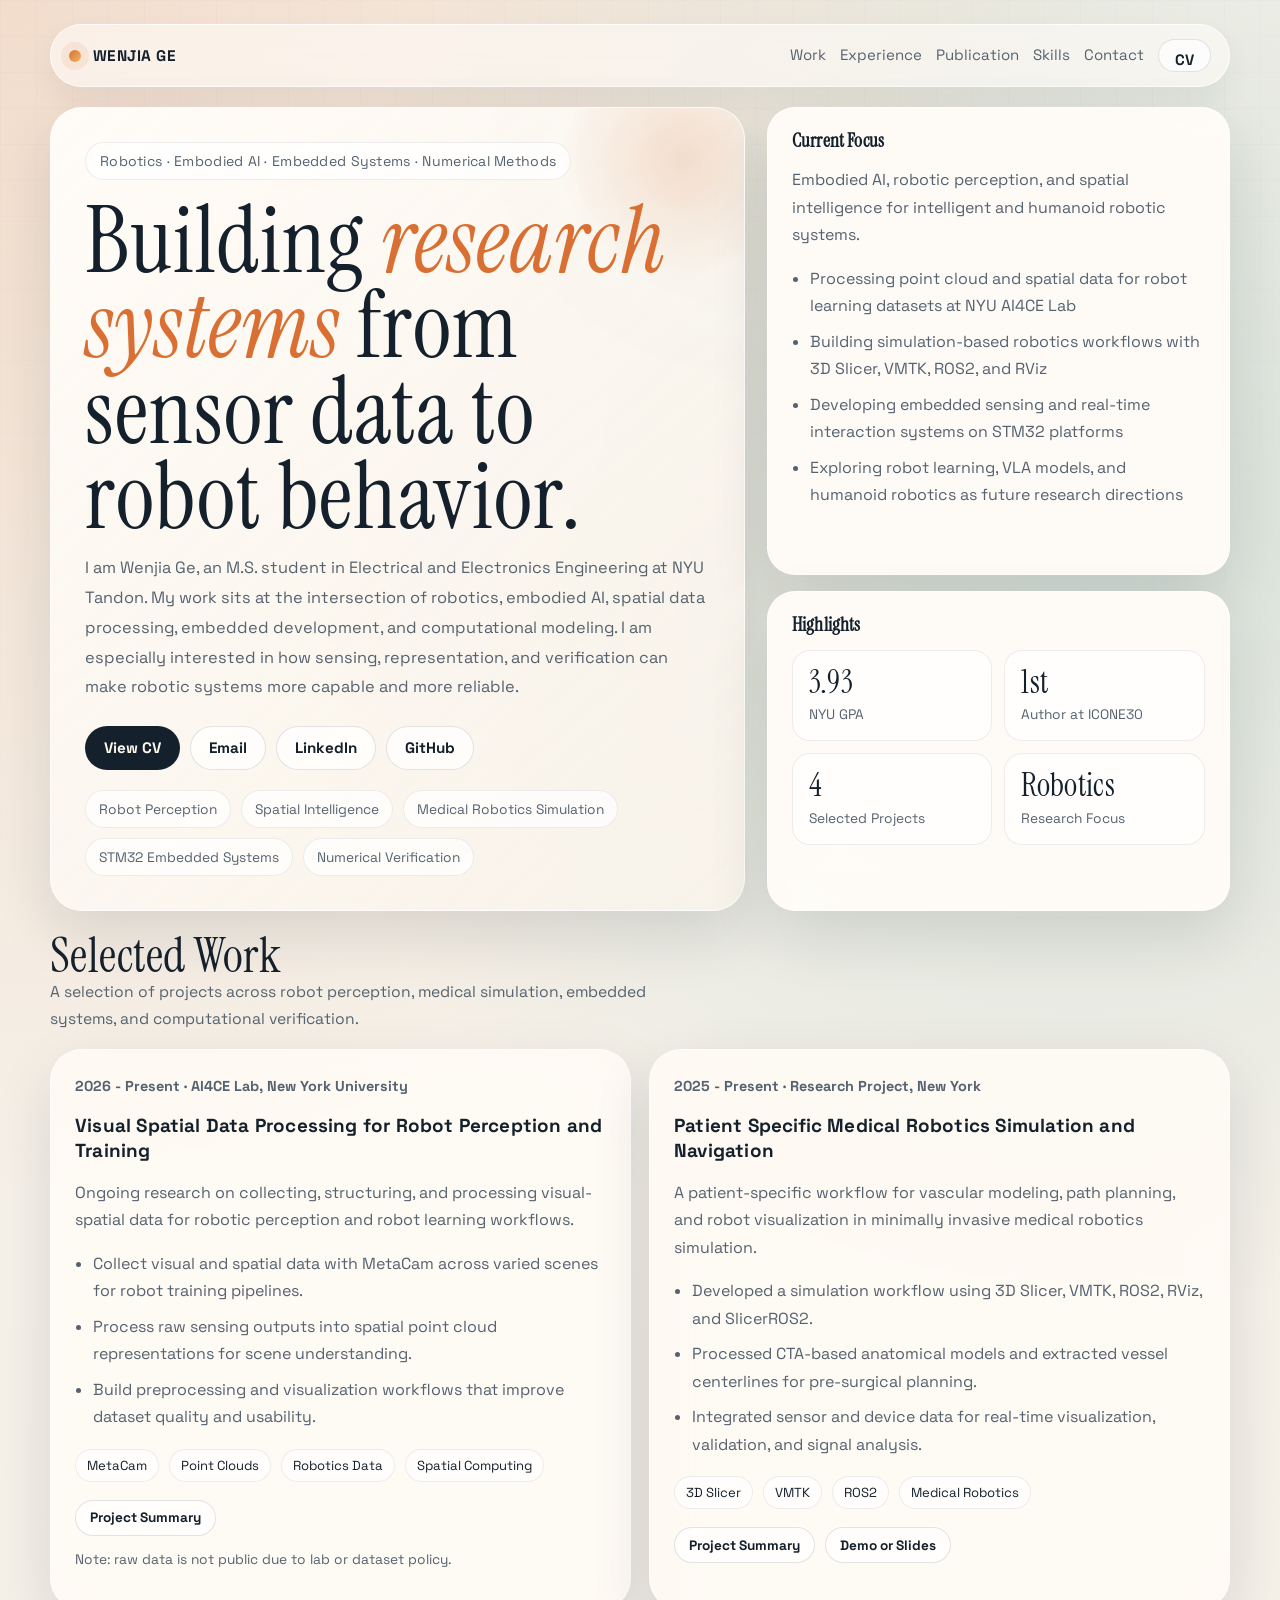
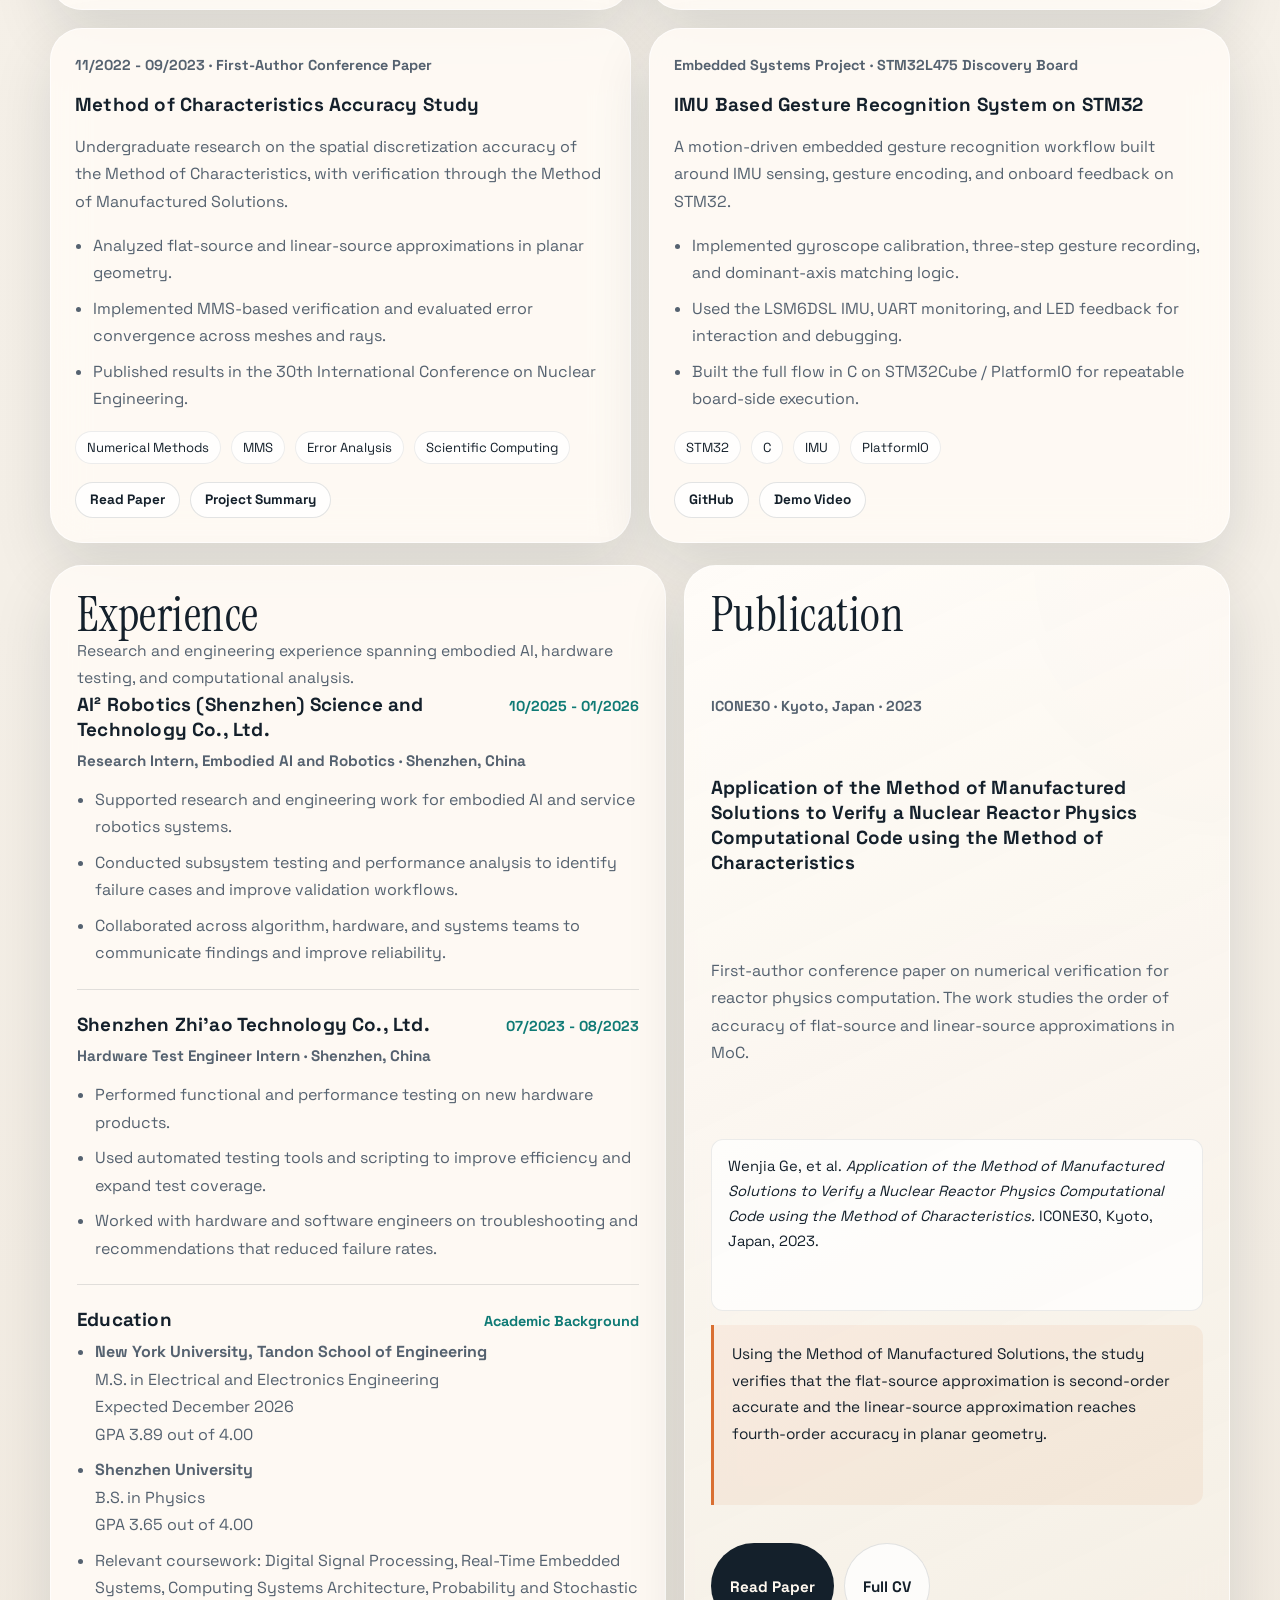
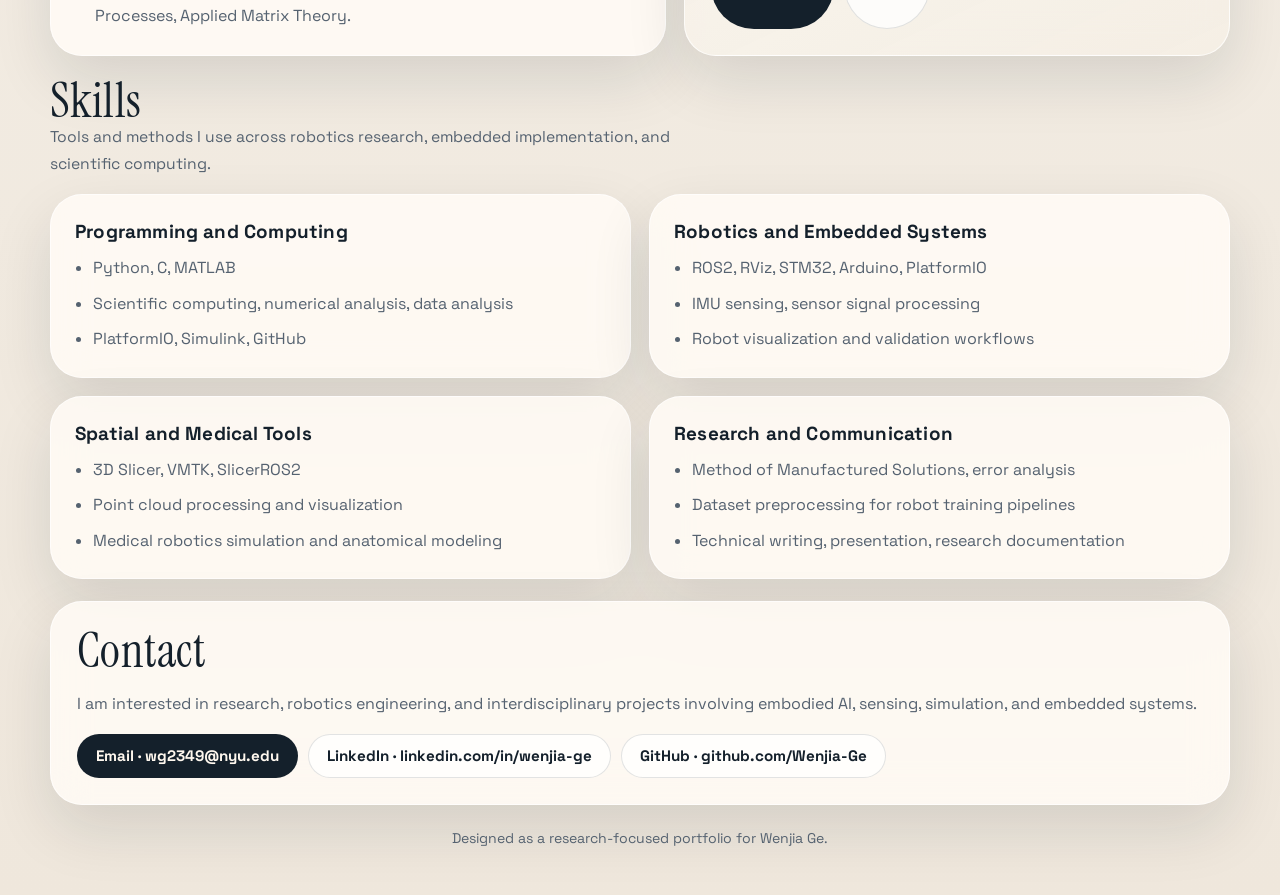
==== index.html @ d8199628 "Revise portfolio details and enhance styling Updated portfolio content and improved layout styles." ====
<!DOCTYPE html>
<html lang="en">
<head>
  <meta charset="UTF-8">
  <meta name="viewport" content="width=device-width, initial-scale=1.0">
  <title>Wenjia Ge | Robotics & Research Portfolio</title>
  <meta
    name="description"
    content="Portfolio of Wenjia Ge, an NYU Tandon M.S. student working across robotics, embodied AI, spatial intelligence, embedded systems, and computational research."
  >
  <script>
    document.documentElement.classList.add("js");
  </script>
  <link rel="preconnect" href="https://fonts.googleapis.com">
  <link rel="preconnect" href="https://fonts.gstatic.com" crossorigin>
  <link href="https://fonts.googleapis.com/css2?family=Instrument+Serif:ital@0;1&family=Space+Grotesk:wght@400;500;700&display=swap" rel="stylesheet">
  <style>
    :root {
      --bg: #f4efe7;
      --paper: rgba(255, 251, 245, 0.88);
      --paper-strong: rgba(255, 252, 248, 0.96);
      --ink: #14202b;
      --muted: #556270;
      --line: rgba(20, 32, 43, 0.12);
      --accent: #d96f32;
      --teal: #0f7a75;
      --shadow: 0 24px 60px rgba(20, 32, 43, 0.12);
      --radius-xl: 32px;
      --radius-lg: 24px;
      --radius-md: 18px;
      --radius-sm: 12px;
      --max-width: 1180px;
    }

    * {
      box-sizing: border-box;
    }

    html {
      scroll-behavior: smooth;
    }

    body {
      margin: 0;
      font-family: "Space Grotesk", sans-serif;
      color: var(--ink);
      background:
        radial-gradient(circle at top left, rgba(217, 111, 50, 0.16), transparent 28%),
        radial-gradient(circle at 84% 12%, rgba(15, 122, 117, 0.14), transparent 22%),
        linear-gradient(180deg, #f7f2ea 0%, #f4efe7 54%, #efe7dc 100%);
      min-height: 100vh;
      overflow-x: hidden;
    }

    body::before {
      content: "";
      position: fixed;
      inset: 0;
      pointer-events: none;
      background-image:
        linear-gradient(rgba(20, 32, 43, 0.022) 1px, transparent 1px),
        linear-gradient(90deg, rgba(20, 32, 43, 0.022) 1px, transparent 1px);
      background-size: 36px 36px;
      mask-image: linear-gradient(180deg, rgba(0, 0, 0, 0.55), transparent 92%);
      z-index: 0;
    }

    a {
      color: inherit;
      text-decoration: none;
    }

    .page {
      position: relative;
      z-index: 1;
      width: min(calc(100% - 28px), var(--max-width));
      margin: 0 auto;
      padding: 24px 0 48px;
    }

    .topbar {
      display: flex;
      align-items: center;
      justify-content: space-between;
      gap: 20px;
      margin-bottom: 20px;
      padding: 14px 18px;
      background: rgba(255, 252, 248, 0.6);
      border: 1px solid rgba(255, 255, 255, 0.8);
      border-radius: 999px;
      backdrop-filter: blur(16px);
      box-shadow: 0 14px 30px rgba(20, 32, 43, 0.06);
    }

    .brand {
      display: flex;
      align-items: center;
      gap: 12px;
      font-size: 0.96rem;
      font-weight: 700;
      letter-spacing: 0.03em;
      text-transform: uppercase;
    }

    .brand-mark {
      width: 12px;
      height: 12px;
      border-radius: 50%;
      background: linear-gradient(135deg, var(--accent), #f0b45f);
      box-shadow: 0 0 0 8px rgba(217, 111, 50, 0.1);
    }

    .nav {
      display: flex;
      flex-wrap: wrap;
      justify-content: flex-end;
      gap: 14px;
      color: var(--muted);
      font-size: 0.94rem;
      align-items: center;
    }

    .nav a {
      padding-bottom: 2px;
      border-bottom: 1px solid transparent;
      transition: color 180ms ease, border-color 180ms ease, transform 180ms ease;
    }

    .nav a:hover {
      color: var(--ink);
      border-color: var(--ink);
    }

    .nav-cv {
      padding: 10px 16px;
      border: 1px solid var(--line);
      border-radius: 999px;
      background: rgba(255, 255, 255, 0.76);
      color: var(--ink);
      font-weight: 700;
      border-bottom-color: var(--line) !important;
    }

    .nav-cv:hover {
      transform: translateY(-2px);
      box-shadow: 0 10px 22px rgba(20, 32, 43, 0.08);
      border-color: var(--ink) !important;
    }

    .hero {
      display: grid;
      grid-template-columns: minmax(0, 1.2fr) minmax(320px, 0.8fr);
      gap: 22px;
      align-items: stretch;
      margin-bottom: 22px;
    }

    .hero-panel,
    .card,
    .timeline,
    .publication,
    .contact-panel {
      background: var(--paper);
      border: 1px solid rgba(255, 255, 255, 0.7);
      border-radius: var(--radius-xl);
      box-shadow: var(--shadow);
      backdrop-filter: blur(18px);
    }

    .hero-panel {
      position: relative;
      overflow: hidden;
      padding: 34px;
      background:
        linear-gradient(140deg, rgba(255, 252, 248, 0.96), rgba(250, 244, 235, 0.82)),
        radial-gradient(circle at top right, rgba(15, 122, 117, 0.16), transparent 28%);
    }

    .hero-panel::after {
      content: "";
      position: absolute;
      width: 260px;
      height: 260px;
      top: -80px;
      right: -70px;
      border-radius: 50%;
      background: radial-gradient(circle, rgba(217, 111, 50, 0.18), transparent 68%);
      pointer-events: none;
    }

    .eyebrow,
    .pill,
    .tag,
    .stat-label {
      display: inline-flex;
      align-items: center;
      gap: 8px;
      border-radius: 999px;
      white-space: nowrap;
    }

    .eyebrow {
      padding: 9px 14px;
      background: rgba(255, 255, 255, 0.78);
      border: 1px solid rgba(20, 32, 43, 0.08);
      color: var(--muted);
      font-size: 0.88rem;
      letter-spacing: 0.02em;
    }

    h1,
    h2,
    .stat-number {
      font-family: "Instrument Serif", serif;
      font-weight: 400;
      letter-spacing: 0.01em;
    }

    h1 {
      margin: 18px 0 14px;
      font-size: clamp(3.1rem, 8vw, 5.8rem);
      line-height: 0.92;
    }

    h1 span {
      color: var(--accent);
      font-style: italic;
    }

    .hero-copy {
      position: relative;
      z-index: 1;
      max-width: 700px;
      margin: 0;
      color: var(--muted);
      font-size: 1.02rem;
      line-height: 1.82;
    }

    .hero-actions,
    .hero-tags,
    .tag-row,
    .mini-actions,
    .contact-links {
      display: flex;
      flex-wrap: wrap;
      gap: 10px;
    }

    .hero-actions {
      margin-top: 24px;
    }

    .button {
      display: inline-flex;
      align-items: center;
      justify-content: center;
      gap: 8px;
      min-height: 44px;
      padding: 0 18px;
      border-radius: 999px;
      border: 1px solid var(--line);
      font-size: 0.95rem;
      font-weight: 700;
      transition: transform 180ms ease, box-shadow 180ms ease, background 180ms ease;
    }

    .button:hover {
      transform: translateY(-2px);
      box-shadow: 0 12px 24px rgba(20, 32, 43, 0.1);
    }

    .button-primary {
      background: var(--ink);
      color: #fff8ef;
      border-color: transparent;
    }

    .button-secondary {
      background: rgba(255, 255, 255, 0.76);
      color: var(--ink);
    }

    .button-small {
      min-height: 36px;
      padding: 0 14px;
      font-size: 0.85rem;
      background: rgba(255, 255, 255, 0.76);
      color: var(--ink);
    }

    .hero-tags {
      margin-top: 20px;
    }

    .pill {
      padding: 9px 13px;
      background: rgba(255, 255, 255, 0.72);
      border: 1px solid rgba(20, 32, 43, 0.08);
      color: var(--muted);
      font-size: 0.86rem;
    }

    .hero-aside {
      display: grid;
      gap: 16px;
    }

    .aside-block {
      padding: 24px;
      background: var(--paper-strong);
      border: 1px solid rgba(255, 255, 255, 0.78);
      border-radius: 28px;
      box-shadow: var(--shadow);
    }

    .aside-title,
    .card h3,
    .timeline h3,
    .publication h3,
    .contact-panel h3 {
      margin: 0 0 10px;
      font-size: 1.18rem;
      font-weight: 700;
      letter-spacing: 0.01em;
    }

    .aside-copy,
    .section-copy,
    .meta,
    .card p,
    .timeline p,
    .publication p,
    .contact-panel p,
    li {
      color: var(--muted);
      line-height: 1.72;
    }

    .aside-list,
    .detail-list,
    .timeline-list,
    .skill-list {
      margin: 0;
      padding-left: 18px;
    }

    .layout {
      display: grid;
      grid-template-columns: minmax(0, 1fr);
      gap: 22px;
    }

    .section-header {
      display: flex;
      align-items: flex-end;
      justify-content: space-between;
      gap: 18px;
      margin-bottom: 16px;
    }

    h2 {
      margin: 0;
      font-size: clamp(2rem, 4vw, 3rem);
      line-height: 0.96;
    }

    .section-copy {
      max-width: 620px;
      margin: 0;
      font-size: 0.98rem;
    }

    .cards {
      display: grid;
      grid-template-columns: repeat(2, minmax(0, 1fr));
      gap: 18px;
    }

    .card {
      padding: 24px;
      transition: transform 180ms ease, box-shadow 180ms ease;
    }

    .card:hover {
      transform: translateY(-4px);
      box-shadow: 0 28px 60px rgba(20, 32, 43, 0.14);
    }

    .meta {
      margin: 0 0 14px;
      font-size: 0.9rem;
      color: var(--teal);
      font-weight: 700;
    }

    .detail-list {
      margin-top: 14px;
    }

    .tag-row {
      margin-top: 18px;
    }

    .tag {
      padding: 7px 11px;
      background: rgba(255, 255, 255, 0.76);
      border: 1px solid rgba(20, 32, 43, 0.08);
      font-size: 0.82rem;
      color: var(--ink);
    }

    .mini-actions {
      margin-top: 18px;
    }

    .card-note {
      margin-top: 12px;
      font-size: 0.86rem;
      color: var(--muted);
    }

    .split {
      display: grid;
      grid-template-columns: minmax(0, 1.06fr) minmax(320px, 0.94fr);
      gap: 18px;
    }

    .timeline,
    .publication,
    .contact-panel {
      padding: 26px;
    }

    .timeline-item + .timeline-item {
      margin-top: 22px;
      padding-top: 22px;
      border-top: 1px solid var(--line);
    }

    .timeline-head {
      display: flex;
      align-items: baseline;
      justify-content: space-between;
      gap: 16px;
      margin-bottom: 6px;
    }

    .timeline-head h3 {
      margin-bottom: 0;
    }

    .timeline-date {
      color: var(--teal);
      font-size: 0.9rem;
      font-weight: 700;
      white-space: nowrap;
    }

    .role {
      margin: 0 0 12px;
      font-size: 0.95rem;
      color: var(--ink);
      font-weight: 700;
    }

    .timeline-list li + li,
    .detail-list li + li,
    .skill-list li + li,
    .aside-list li + li {
      margin-top: 8px;
    }

    .publication {
      display: grid;
      gap: 14px;
      background:
        linear-gradient(155deg, rgba(255, 252, 248, 0.98), rgba(245, 239, 229, 0.9)),
        radial-gradient(circle at top right, rgba(217, 111, 50, 0.12), transparent 32%);
    }

    .publication .meta {
      margin-bottom: 0;
    }

    .quote {
      padding: 16px 18px;
      border-left: 3px solid var(--accent);
      border-radius: 0 var(--radius-sm) var(--radius-sm) 0;
      background: rgba(217, 111, 50, 0.08);
      color: var(--ink);
      font-size: 0.96rem;
      line-height: 1.72;
    }

    .citation {
      padding: 14px 16px;
      border-radius: var(--radius-sm);
      background: rgba(255, 255, 255, 0.7);
      border: 1px solid rgba(20, 32, 43, 0.08);
      font-size: 0.92rem;
      color: var(--ink);
      line-height: 1.7;
    }

    .skills-grid {
      display: grid;
      grid-template-columns: repeat(2, minmax(0, 1fr));
      gap: 18px;
    }

    .stat-grid {
      display: grid;
      grid-template-columns: repeat(2, minmax(0, 1fr));
      gap: 12px;
      margin-top: 16px;
    }

    .stat {
      padding: 16px;
      border-radius: var(--radius-md);
      background: rgba(255, 255, 255, 0.68);
      border: 1px solid rgba(20, 32, 43, 0.08);
    }

    .stat-number {
      display: block;
      margin-bottom: 6px;
      font-size: 2rem;
      line-height: 0.95;
    }

    .stat-label {
      color: var(--muted);
      font-size: 0.86rem;
    }

    .contact-panel {
      display: grid;
      grid-template-columns: minmax(0, 1fr);
      gap: 16px;
      align-items: end;
    }

    .footer {
      margin-top: 24px;
      text-align: center;
      color: var(--muted);
      font-size: 0.88rem;
    }

    .reveal {
      opacity: 1;
      transform: translateY(0);
    }

    .js .reveal {
      opacity: 0;
      transform: translateY(24px);
      transition: opacity 700ms ease, transform 700ms ease;
    }

    .js .reveal.visible {
      opacity: 1;
      transform: translateY(0);
    }

    @media (max-width: 980px) {
      .hero,
      .split,
      .cards,
      .skills-grid {
        grid-template-columns: 1fr;
      }

      .topbar,
      .section-header,
      .timeline-head {
        align-items: flex-start;
        flex-direction: column;
      }

      .nav {
        justify-content: flex-start;
      }
    }

    @media (max-width: 720px) {
      .page {
        width: min(calc(100% - 18px), var(--max-width));
        padding-top: 14px;
      }

      .topbar,
      .hero-panel,
      .card,
      .timeline,
      .publication,
      .contact-panel,
      .aside-block {
        padding: 20px;
      }

      h1 {
        font-size: clamp(2.8rem, 16vw, 4rem);
      }

      .stat-grid {
        grid-template-columns: 1fr;
      }
    }
  </style>
</head>
<body>
  <div class="page">
    <header class="topbar reveal">
      <div class="brand">
        <span class="brand-mark"></span>
        <span>Wenjia Ge</span>
      </div>
      <nav class="nav" aria-label="Primary">
        <a href="#work">Work</a>
        <a href="#experience">Experience</a>
        <a href="#publication">Publication</a>
        <a href="#skills">Skills</a>
        <a href="#contact">Contact</a>
        <a class="nav-cv" href="CV_Wenjia_Ge.pdf" target="_blank" rel="noopener">CV</a>
      </nav>
    </header>

    <section class="hero">
      <div class="hero-panel reveal">
        <div class="eyebrow">Robotics · Embodied AI · Embedded Systems · Numerical Methods</div>
        <h1>Building <span>research systems</span> from sensor data to robot behavior.</h1>
        <p class="hero-copy">
          I am Wenjia Ge, an M.S. student in Electrical and Electronics Engineering at NYU Tandon.
          My work sits at the intersection of robotics, embodied AI, spatial data processing, embedded
          development, and computational modeling. I am especially interested in how sensing,
          representation, and verification can make robotic systems more capable and more reliable.
        </p>
        <div class="hero-actions">
          <a class="button button-primary" href="CV_Wenjia_Ge.pdf" target="_blank" rel="noopener">View CV</a>
          <a class="button button-secondary" href="mailto:wg2349@nyu.edu">Email</a>
          <a class="button button-secondary" href="https://www.linkedin.com/in/wenjia-ge" target="_blank" rel="noopener">LinkedIn</a>
          <a class="button button-secondary" href="https://github.com/Wenjia-Ge" target="_blank" rel="noopener">GitHub</a>
        </div>
        <div class="hero-tags" aria-label="Research areas">
          <span class="pill">Robot Perception</span>
          <span class="pill">Spatial Intelligence</span>
          <span class="pill">Medical Robotics Simulation</span>
          <span class="pill">STM32 Embedded Systems</span>
          <span class="pill">Numerical Verification</span>
        </div>
      </div>

      <aside class="hero-aside">
        <div class="aside-block reveal">
          <h2 class="aside-title">Current Focus</h2>
          <p class="aside-copy">
            Embodied AI, robotic perception, and spatial intelligence for intelligent and humanoid
            robotic systems.
          </p>
          <ul class="aside-list">
            <li>Processing point cloud and spatial data for robot learning datasets at NYU AI4CE Lab</li>
            <li>Building simulation-based robotics workflows with 3D Slicer, VMTK, ROS2, and RViz</li>
            <li>Developing embedded sensing and real-time interaction systems on STM32 platforms</li>
            <li>Exploring robot learning, VLA models, and humanoid robotics as future research directions</li>
          </ul>
        </div>

        <div class="aside-block reveal">
          <h2 class="aside-title">Highlights</h2>
          <div class="stat-grid">
            <div class="stat">
              <span class="stat-number">3.93</span>
              <span class="stat-label">NYU GPA</span>
            </div>
            <div class="stat">
              <span class="stat-number">1st</span>
              <span class="stat-label">Author at ICONE30</span>
            </div>
            <div class="stat">
              <span class="stat-number">4</span>
              <span class="stat-label">Selected Projects</span>
            </div>
            <div class="stat">
              <span class="stat-number">Robotics</span>
              <span class="stat-label">Research Focus</span>
            </div>
          </div>
        </div>
      </aside>
    </section>

    <main class="layout">
      <section id="work" class="reveal">
        <div class="section-header">
          <div>
            <h2>Selected Work</h2>
            <p class="section-copy">
              A selection of projects across robot perception, medical simulation, embedded systems,
              and computational verification.
            </p>
          </div>
        </div>

        <div class="cards">
          <article class="card">
            <p class="meta">2026 - Present · AI4CE Lab, New York University</p>
            <h3>Visual Spatial Data Processing for Robot Perception and Training</h3>
            <p>
              Ongoing research on collecting, structuring, and processing visual-spatial data for
              robotic perception and robot learning workflows.
            </p>
            <ul class="detail-list">
              <li>Collect visual and spatial data with MetaCam across varied scenes for robot training pipelines.</li>
              <li>Process raw sensing outputs into spatial point cloud representations for scene understanding.</li>
              <li>Build preprocessing and visualization workflows that improve dataset quality and usability.</li>
            </ul>
            <div class="tag-row">
              <span class="tag">MetaCam</span>
              <span class="tag">Point Clouds</span>
              <span class="tag">Robotics Data</span>
              <span class="tag">Spatial Computing</span>
            </div>
            <div class="mini-actions">
              <a class="button button-small" href="#">Project Summary</a>
            </div>
            <p class="card-note">Note: raw data is not public due to lab or dataset policy.</p>
          </article>

          <article class="card">
            <p class="meta">2025 - Present · Research Project, New York</p>
            <h3>Patient Specific Medical Robotics Simulation and Navigation</h3>
            <p>
              A patient-specific workflow for vascular modeling, path planning, and robot visualization
              in minimally invasive medical robotics simulation.
            </p>
            <ul class="detail-list">
              <li>Developed a simulation workflow using 3D Slicer, VMTK, ROS2, RViz, and SlicerROS2.</li>
              <li>Processed CTA-based anatomical models and extracted vessel centerlines for pre-surgical planning.</li>
              <li>Integrated sensor and device data for real-time visualization, validation, and signal analysis.</li>
            </ul>
            <div class="tag-row">
              <span class="tag">3D Slicer</span>
              <span class="tag">VMTK</span>
              <span class="tag">ROS2</span>
              <span class="tag">Medical Robotics</span>
            </div>
            <div class="mini-actions">
              <a class="button button-small" href="#">Project Summary</a>
              <a class="button button-small" href="#">Demo or Slides</a>
            </div>
          </article>

          <article class="card">
            <p class="meta">11/2022 - 09/2023 · First-Author Conference Paper</p>
            <h3>Method of Characteristics Accuracy Study</h3>
            <p>
              Undergraduate research on the spatial discretization accuracy of the Method of Characteristics,
              with verification through the Method of Manufactured Solutions.
            </p>
            <ul class="detail-list">
              <li>Analyzed flat-source and linear-source approximations in planar geometry.</li>
              <li>Implemented MMS-based verification and evaluated error convergence across meshes and rays.</li>
              <li>Published results in the 30th International Conference on Nuclear Engineering.</li>
            </ul>
            <div class="tag-row">
              <span class="tag">Numerical Methods</span>
              <span class="tag">MMS</span>
              <span class="tag">Error Analysis</span>
              <span class="tag">Scientific Computing</span>
            </div>
            <div class="mini-actions">
              <a class="button button-small" href="#">Read Paper</a>
              <a class="button button-small" href="#">Project Summary</a>
            </div>
          </article>

          <article class="card">
            <p class="meta">Embedded Systems Project · STM32L475 Discovery Board</p>
            <h3>IMU Based Gesture Recognition System on STM32</h3>
            <p>
              A motion-driven embedded gesture recognition workflow built around IMU sensing,
              gesture encoding, and onboard feedback on STM32.
            </p>
            <ul class="detail-list">
              <li>Implemented gyroscope calibration, three-step gesture recording, and dominant-axis matching logic.</li>
              <li>Used the LSM6DSL IMU, UART monitoring, and LED feedback for interaction and debugging.</li>
              <li>Built the full flow in C on STM32Cube / PlatformIO for repeatable board-side execution.</li>
            </ul>
            <div class="tag-row">
              <span class="tag">STM32</span>
              <span class="tag">C</span>
              <span class="tag">IMU</span>
              <span class="tag">PlatformIO</span>
            </div>
            <div class="mini-actions">
              <a class="button button-small" href="#">GitHub</a>
              <a class="button button-small" href="#">Demo Video</a>
            </div>
          </article>
        </div>
      </section>

      <section id="experience" class="split reveal">
        <div class="timeline">
          <h2>Experience</h2>
          <p class="section-copy">
            Research and engineering experience spanning embodied AI, hardware testing, and computational analysis.
          </p>

          <div class="timeline-item">
            <div class="timeline-head">
              <h3>AI² Robotics (Shenzhen) Science and Technology Co., Ltd.</h3>
              <span class="timeline-date">10/2025 - 01/2026</span>
            </div>
            <p class="role">Research Intern, Embodied AI and Robotics · Shenzhen, China</p>
            <ul class="timeline-list">
              <li>Supported research and engineering work for embodied AI and service robotics systems.</li>
              <li>Conducted subsystem testing and performance analysis to identify failure cases and improve validation workflows.</li>
              <li>Collaborated across algorithm, hardware, and systems teams to communicate findings and improve reliability.</li>
            </ul>
          </div>

          <div class="timeline-item">
            <div class="timeline-head">
              <h3>Shenzhen Zhi'ao Technology Co., Ltd.</h3>
              <span class="timeline-date">07/2023 - 08/2023</span>
            </div>
            <p class="role">Hardware Test Engineer Intern · Shenzhen, China</p>
            <ul class="timeline-list">
              <li>Performed functional and performance testing on new hardware products.</li>
              <li>Used automated testing tools and scripting to improve efficiency and expand test coverage.</li>
              <li>Worked with hardware and software engineers on troubleshooting and recommendations that reduced failure rates.</li>
            </ul>
          </div>

          <div class="timeline-item">
            <div class="timeline-head">
              <h3>Education</h3>
              <span class="timeline-date">Academic Background</span>
            </div>
            <ul class="timeline-list">
              <li><strong>New York University, Tandon School of Engineering</strong><br>M.S. in Electrical and Electronics Engineering<br>Expected December 2026<br>GPA 3.89 out of 4.00</li>
              <li><strong>Shenzhen University</strong><br>B.S. in Physics<br>GPA 3.65 out of 4.00</li>
              <li>Relevant coursework: Digital Signal Processing, Real-Time Embedded Systems, Computing Systems Architecture, Probability and Stochastic Processes, Applied Matrix Theory.</li>
            </ul>
          </div>
        </div>

        <aside id="publication" class="publication">
          <h2>Publication</h2>
          <p class="meta">ICONE30 · Kyoto, Japan · 2023</p>
          <h3>Application of the Method of Manufactured Solutions to Verify a Nuclear Reactor Physics Computational Code using the Method of Characteristics</h3>
          <p>
            First-author conference paper on numerical verification for reactor physics computation.
            The work studies the order of accuracy of flat-source and linear-source approximations in MoC.
          </p>
          <div class="citation">
            Wenjia Ge, et al. <em>Application of the Method of Manufactured Solutions to Verify a Nuclear Reactor Physics Computational Code using the Method of Characteristics.</em> ICONE30, Kyoto, Japan, 2023.
          </div>
          <div class="quote">
            Using the Method of Manufactured Solutions, the study verifies that the flat-source
            approximation is second-order accurate and the linear-source approximation reaches
            fourth-order accuracy in planar geometry.
          </div>
          <div class="hero-actions">
            <a class="button button-primary" href="#">Read Paper</a>
            <a class="button button-secondary" href="CV_Wenjia_Ge.pdf" target="_blank" rel="noopener">Full CV</a>
          </div>
        </aside>
      </section>

      <section id="skills" class="reveal">
        <div class="section-header">
          <div>
            <h2>Skills</h2>
            <p class="section-copy">
              Tools and methods I use across robotics research, embedded implementation, and scientific computing.
            </p>
          </div>
        </div>

        <div class="skills-grid">
          <article class="card">
            <h3>Programming and Computing</h3>
            <ul class="skill-list">
              <li>Python, C, MATLAB</li>
              <li>Scientific computing, numerical analysis, data analysis</li>
              <li>PlatformIO, Simulink, GitHub</li>
            </ul>
          </article>

          <article class="card">
            <h3>Robotics and Embedded Systems</h3>
            <ul class="skill-list">
              <li>ROS2, RViz, STM32, Arduino, PlatformIO</li>
              <li>IMU sensing, sensor signal processing</li>
              <li>Robot visualization and validation workflows</li>
            </ul>
          </article>

          <article class="card">
            <h3>Spatial and Medical Tools</h3>
            <ul class="skill-list">
              <li>3D Slicer, VMTK, SlicerROS2</li>
              <li>Point cloud processing and visualization</li>
              <li>Medical robotics simulation and anatomical modeling</li>
            </ul>
          </article>

          <article class="card">
            <h3>Research and Communication</h3>
            <ul class="skill-list">
              <li>Method of Manufactured Solutions, error analysis</li>
              <li>Dataset preprocessing for robot training pipelines</li>
              <li>Technical writing, presentation, research documentation</li>
            </ul>
          </article>
        </div>
      </section>

      <section id="contact" class="contact-panel reveal">
        <div>
          <h2>Contact</h2>
          <p>
            I am interested in research, robotics engineering, and interdisciplinary projects
            involving embodied AI, sensing, simulation, and embedded systems.
          </p>
          <div class="contact-links">
            <a class="button button-primary" href="mailto:wg2349@nyu.edu">Email · wg2349@nyu.edu</a>
            <a class="button button-secondary" href="https://www.linkedin.com/in/wenjia-ge" target="_blank" rel="noopener">LinkedIn · linkedin.com/in/wenjia-ge</a>
            <a class="button button-secondary" href="https://github.com/Wenjia-Ge" target="_blank" rel="noopener">GitHub · github.com/Wenjia-Ge</a>
          </div>
        </div>
      </section>
    </main>

    <footer class="footer reveal">
      Designed as a research-focused portfolio for Wenjia Ge.
    </footer>
  </div>

  <script>
    const observer = new IntersectionObserver((entries) => {
      entries.forEach((entry) => {
        if (entry.isIntersecting) {
          entry.target.classList.add("visible");
        }
      });
    }, { threshold: 0.14 });

    document.querySelectorAll(".reveal").forEach((element) => {
      observer.observe(element);
    });
  </script>
</body>
</html>
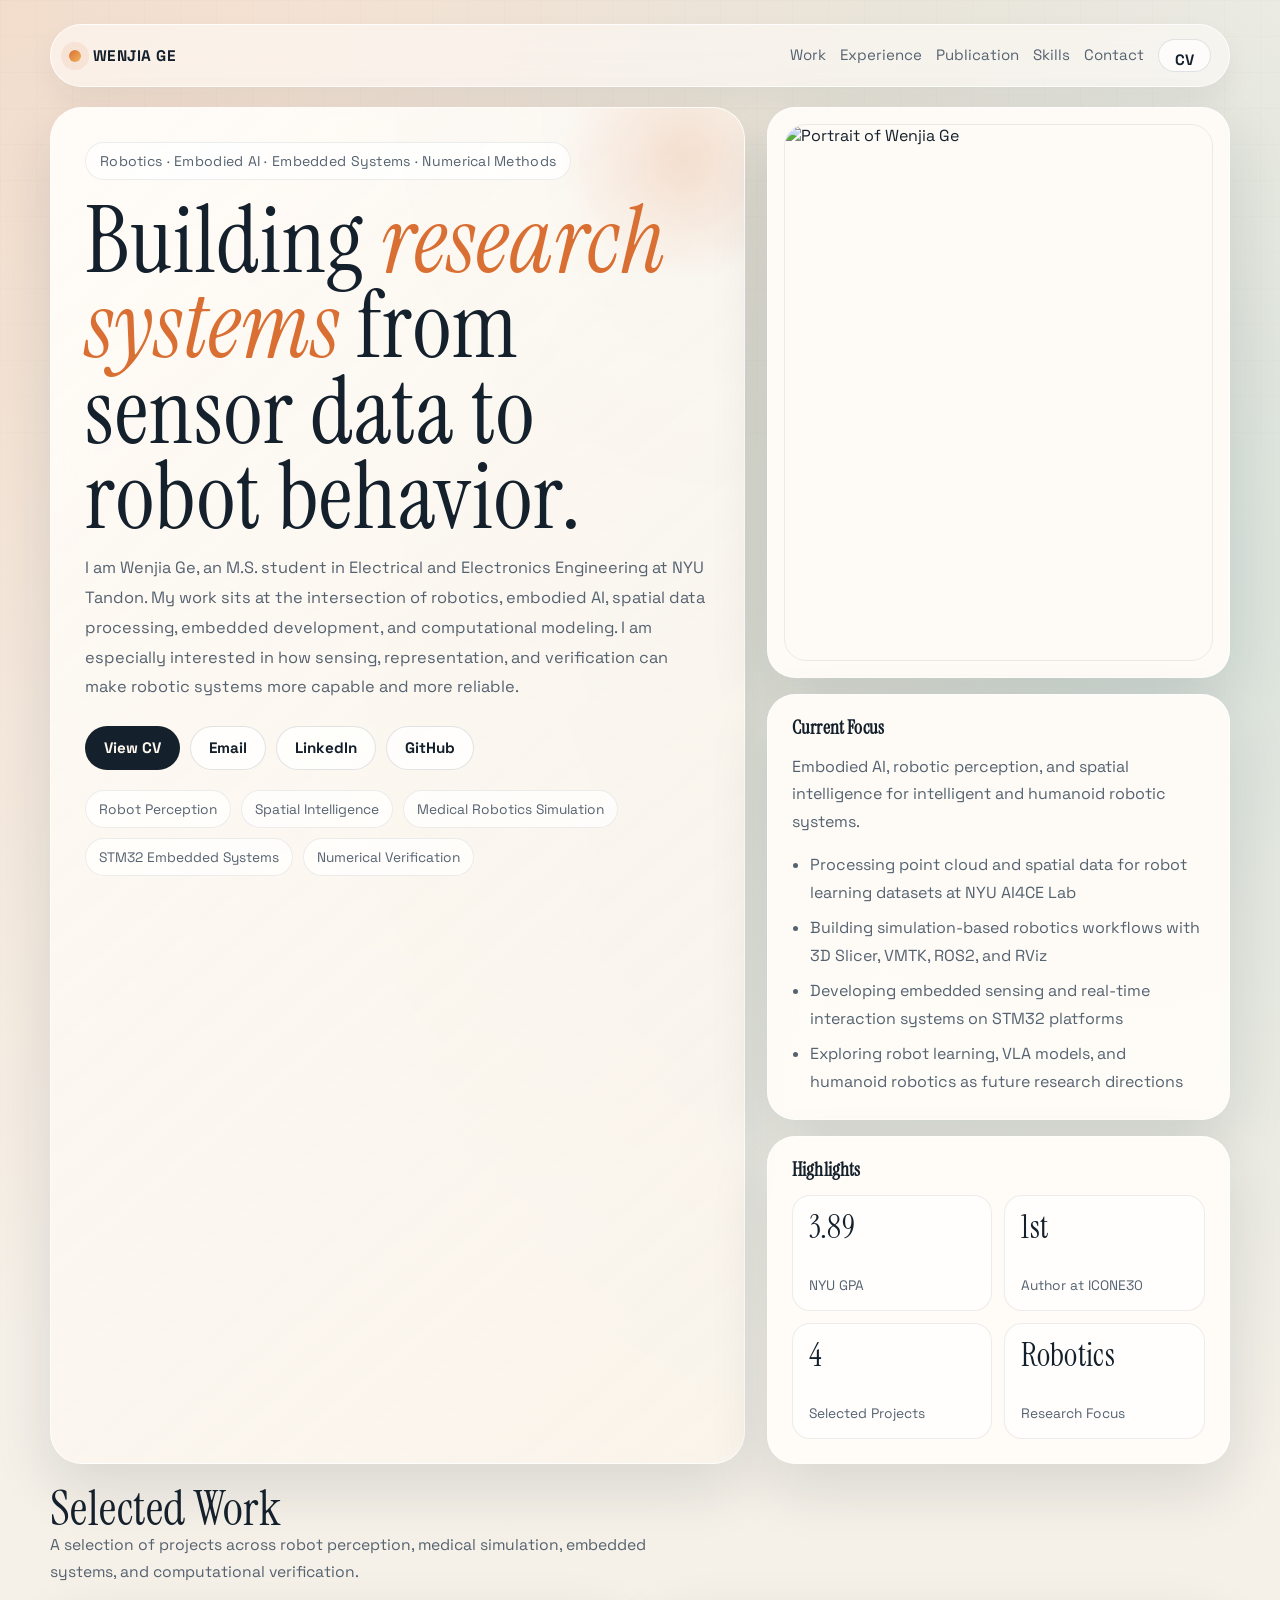
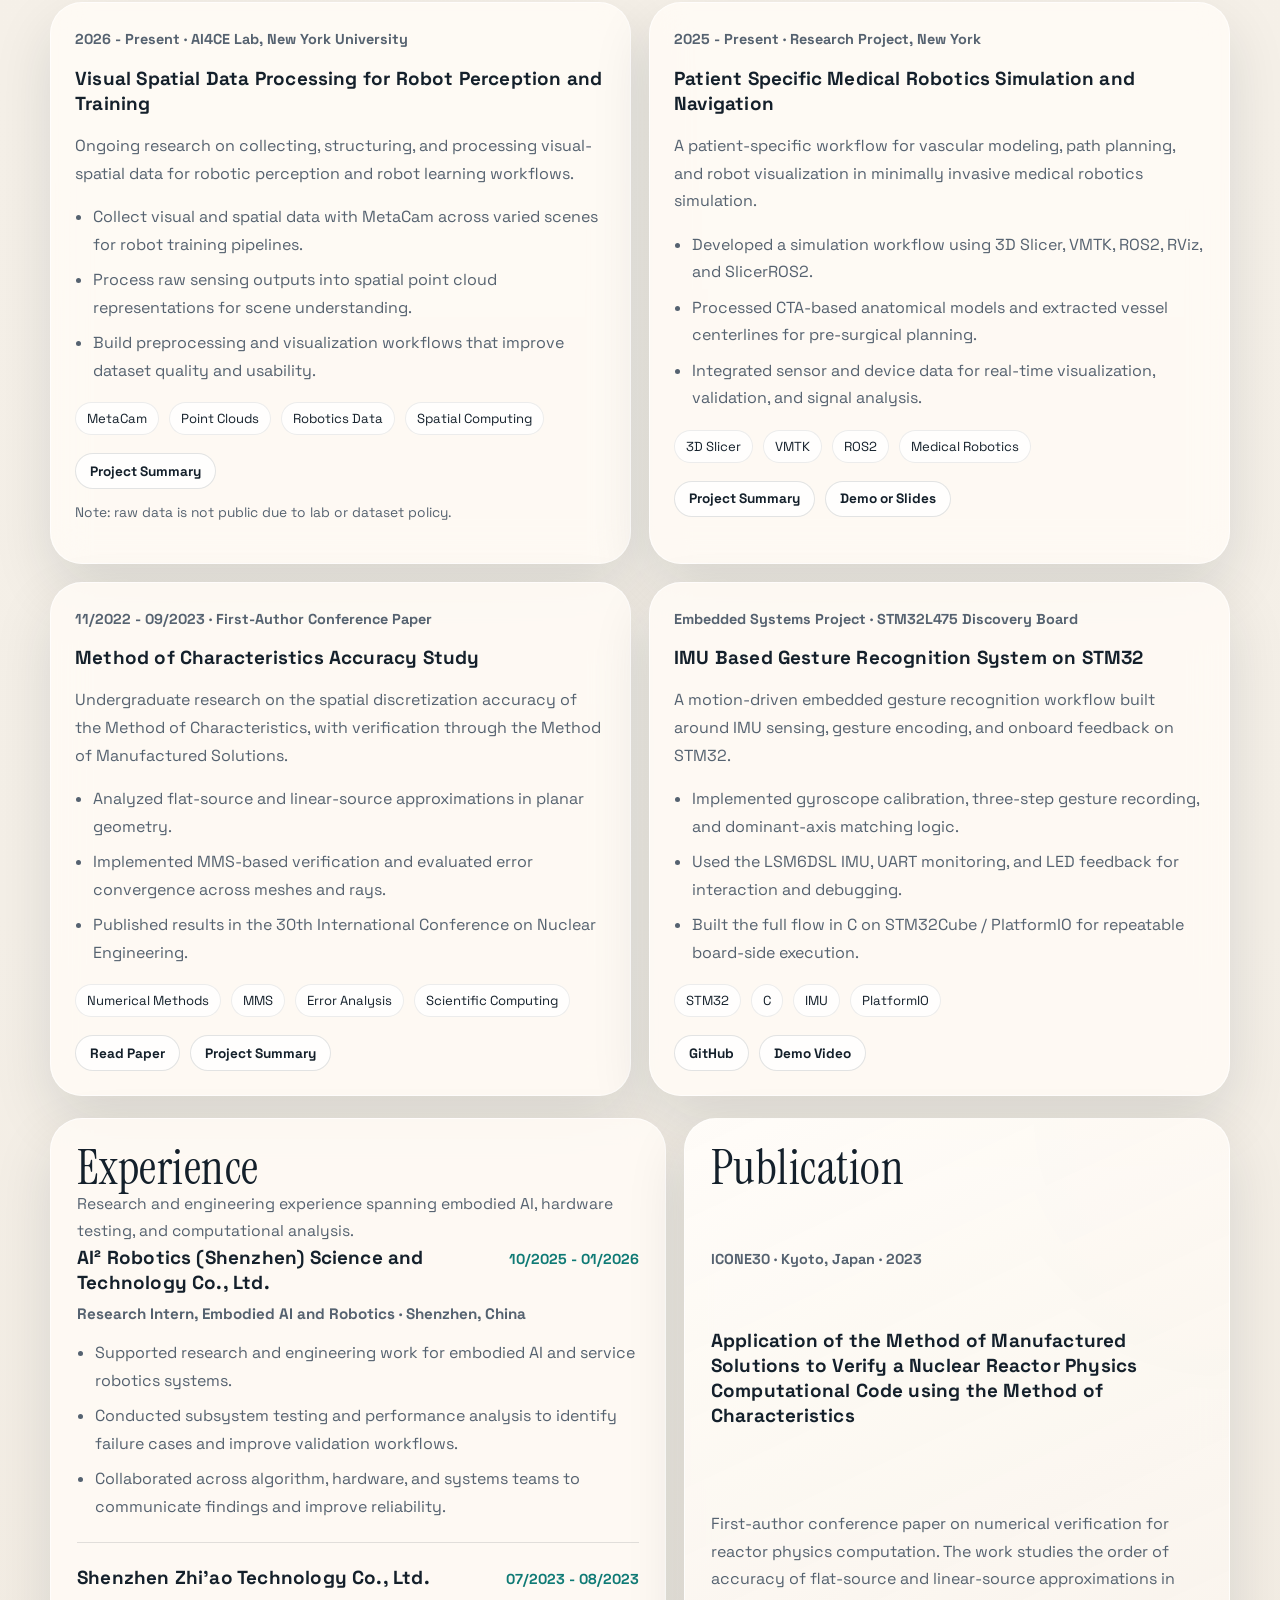
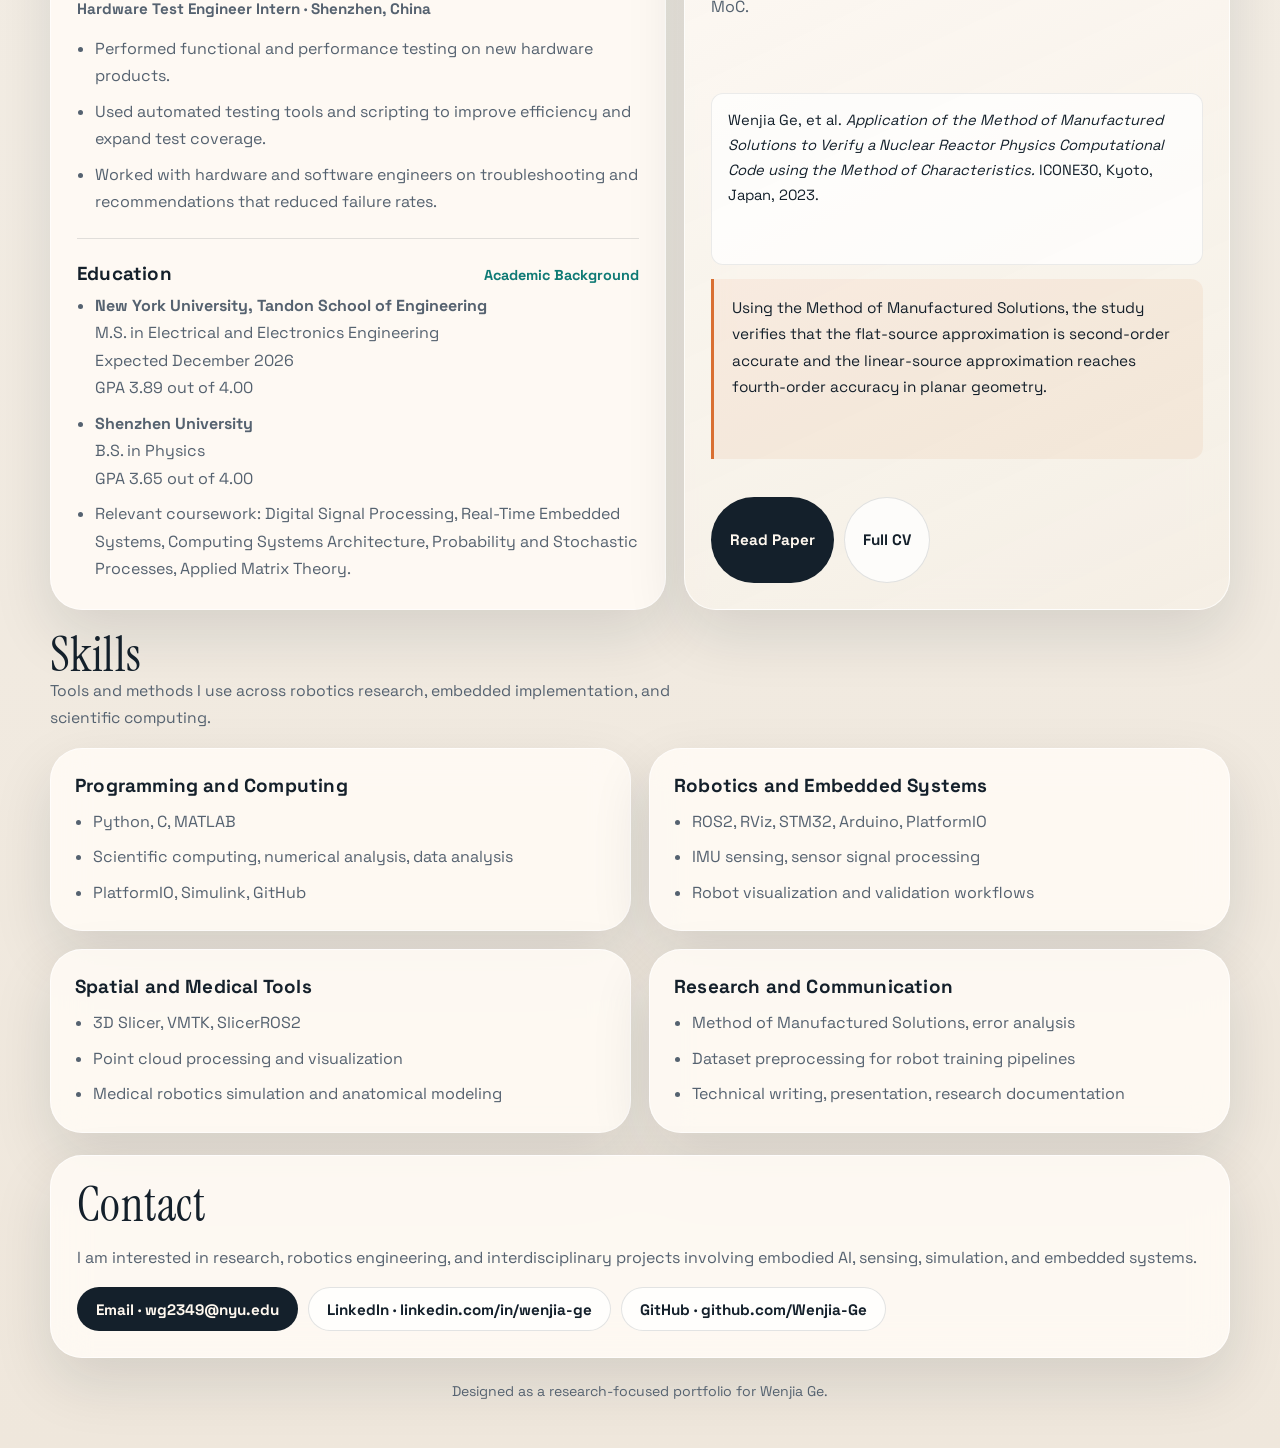
==== commit d41c3b01: "Add styles for profile card and photo in index.html" ====
--- a/index.html
+++ b/index.html
@@ -70,6 +70,11 @@
       text-decoration: none;
     }
 
+    img {
+      max-width: 100%;
+      display: block;
+    }
+
     .page {
       position: relative;
       z-index: 1;
@@ -314,6 +319,18 @@
       box-shadow: var(--shadow);
     }
 
+    .profile-card {
+      padding: 16px;
+    }
+
+    .profile-photo {
+      width: 100%;
+      aspect-ratio: 4 / 5;
+      object-fit: cover;
+      border-radius: 22px;
+      border: 1px solid rgba(20, 32, 43, 0.08);
+    }
+
     .aside-title,
     .card h3,
     .timeline h3,
@@ -521,6 +538,10 @@
       border-radius: var(--radius-md);
       background: rgba(255, 255, 255, 0.68);
       border: 1px solid rgba(20, 32, 43, 0.08);
+      display: flex;
+      flex-direction: column;
+      justify-content: space-between;
+      min-height: 116px;
     }
 
     .stat-number {
@@ -528,6 +549,7 @@
       margin-bottom: 6px;
       font-size: 2rem;
       line-height: 0.95;
+      word-break: break-word;
     }
 
     .stat-label {
@@ -654,6 +676,10 @@
       </div>
 
       <aside class="hero-aside">
+        <div class="aside-block profile-card reveal">
+          <img src="Profile.JPG" alt="Portrait of Wenjia Ge" class="profile-photo">
+        </div>
+
         <div class="aside-block reveal">
           <h2 class="aside-title">Current Focus</h2>
           <p class="aside-copy">
@@ -672,7 +698,7 @@
           <h2 class="aside-title">Highlights</h2>
           <div class="stat-grid">
             <div class="stat">
-              <span class="stat-number">3.93</span>
+              <span class="stat-number">3.89</span>
               <span class="stat-label">NYU GPA</span>
             </div>
             <div class="stat">
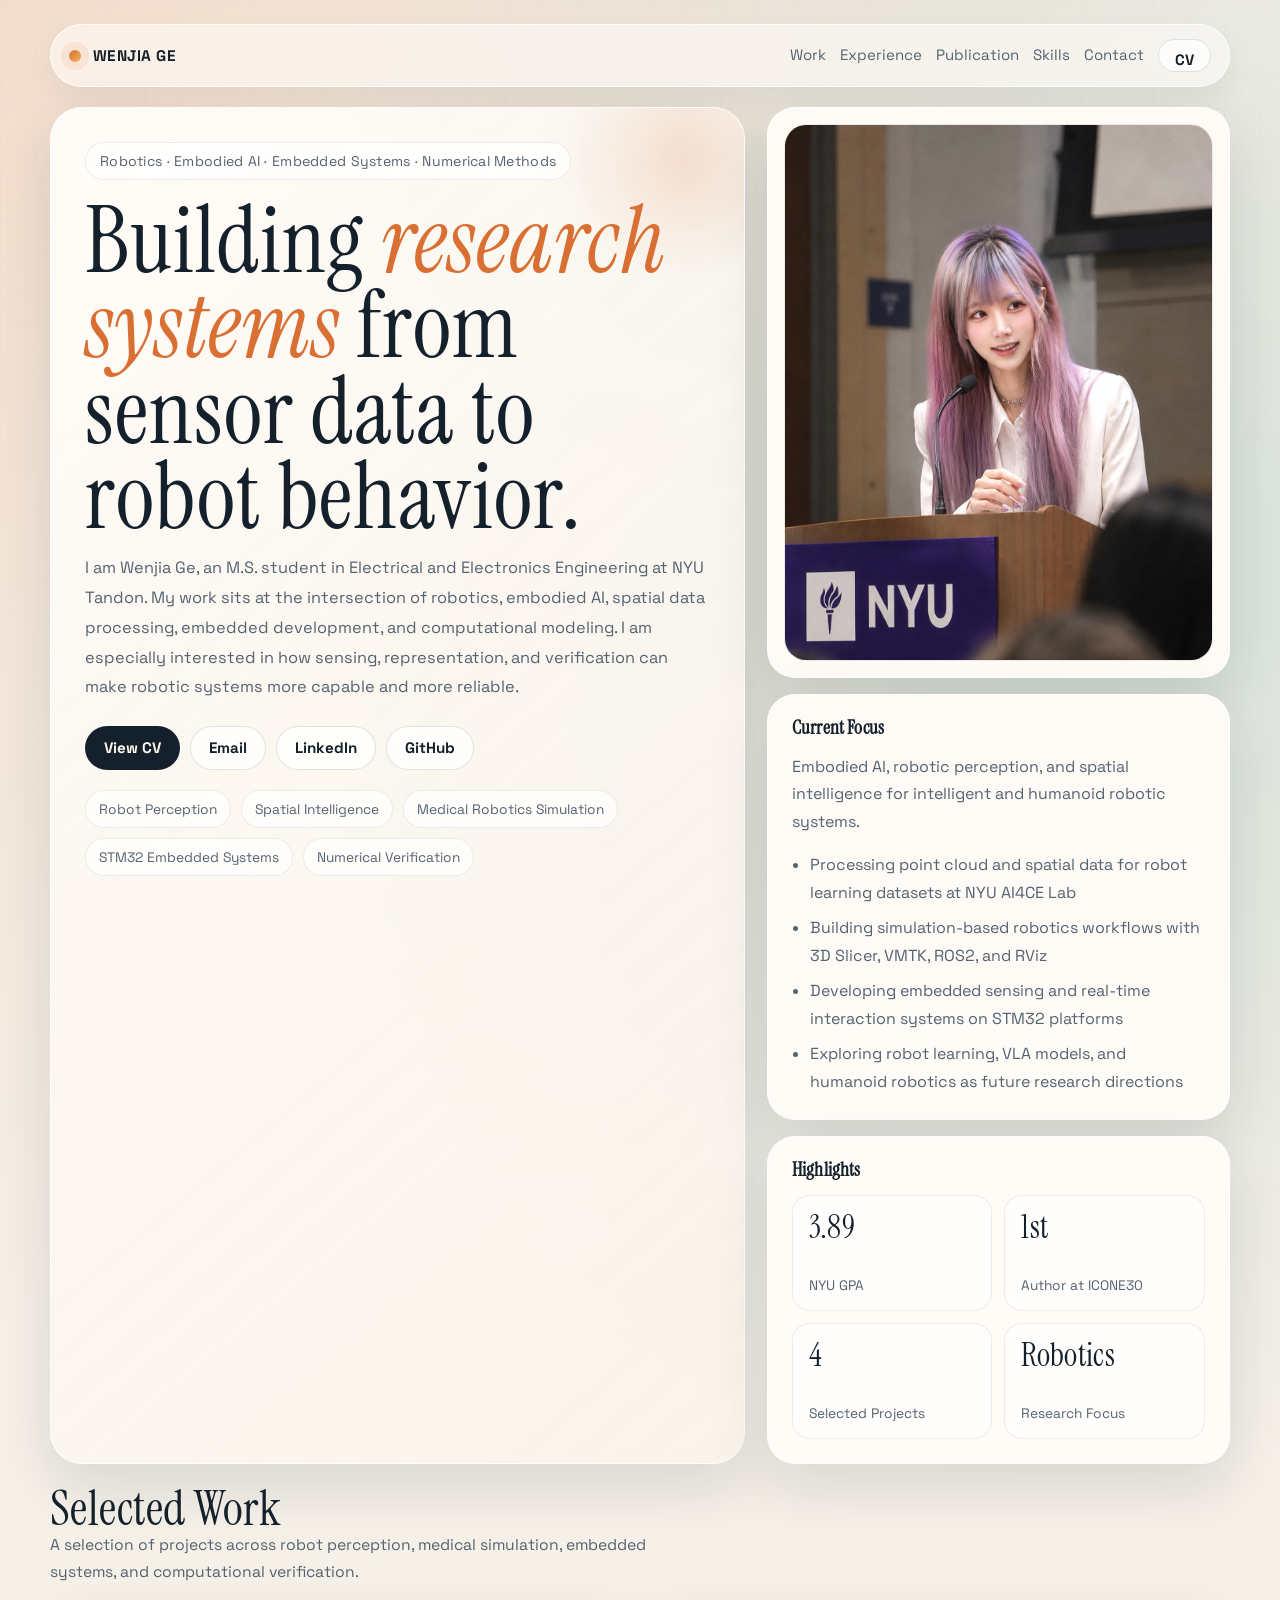
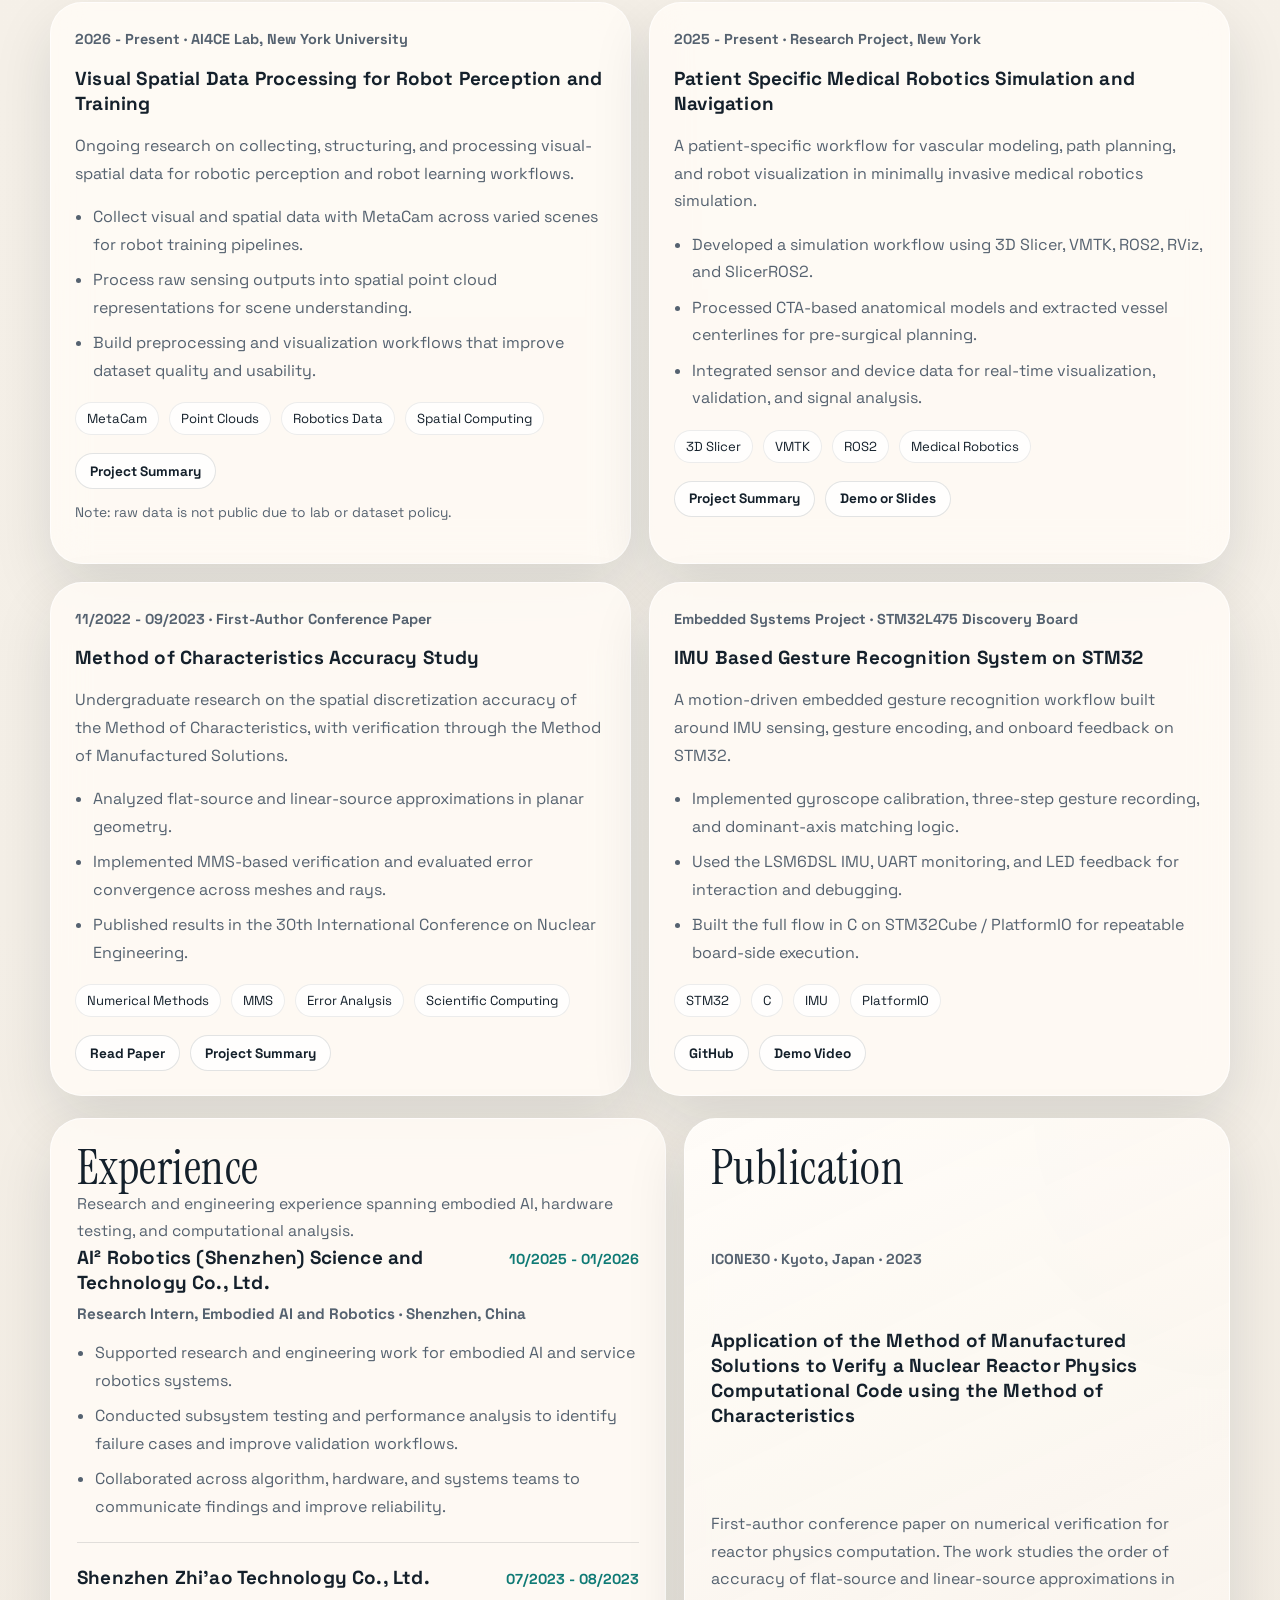
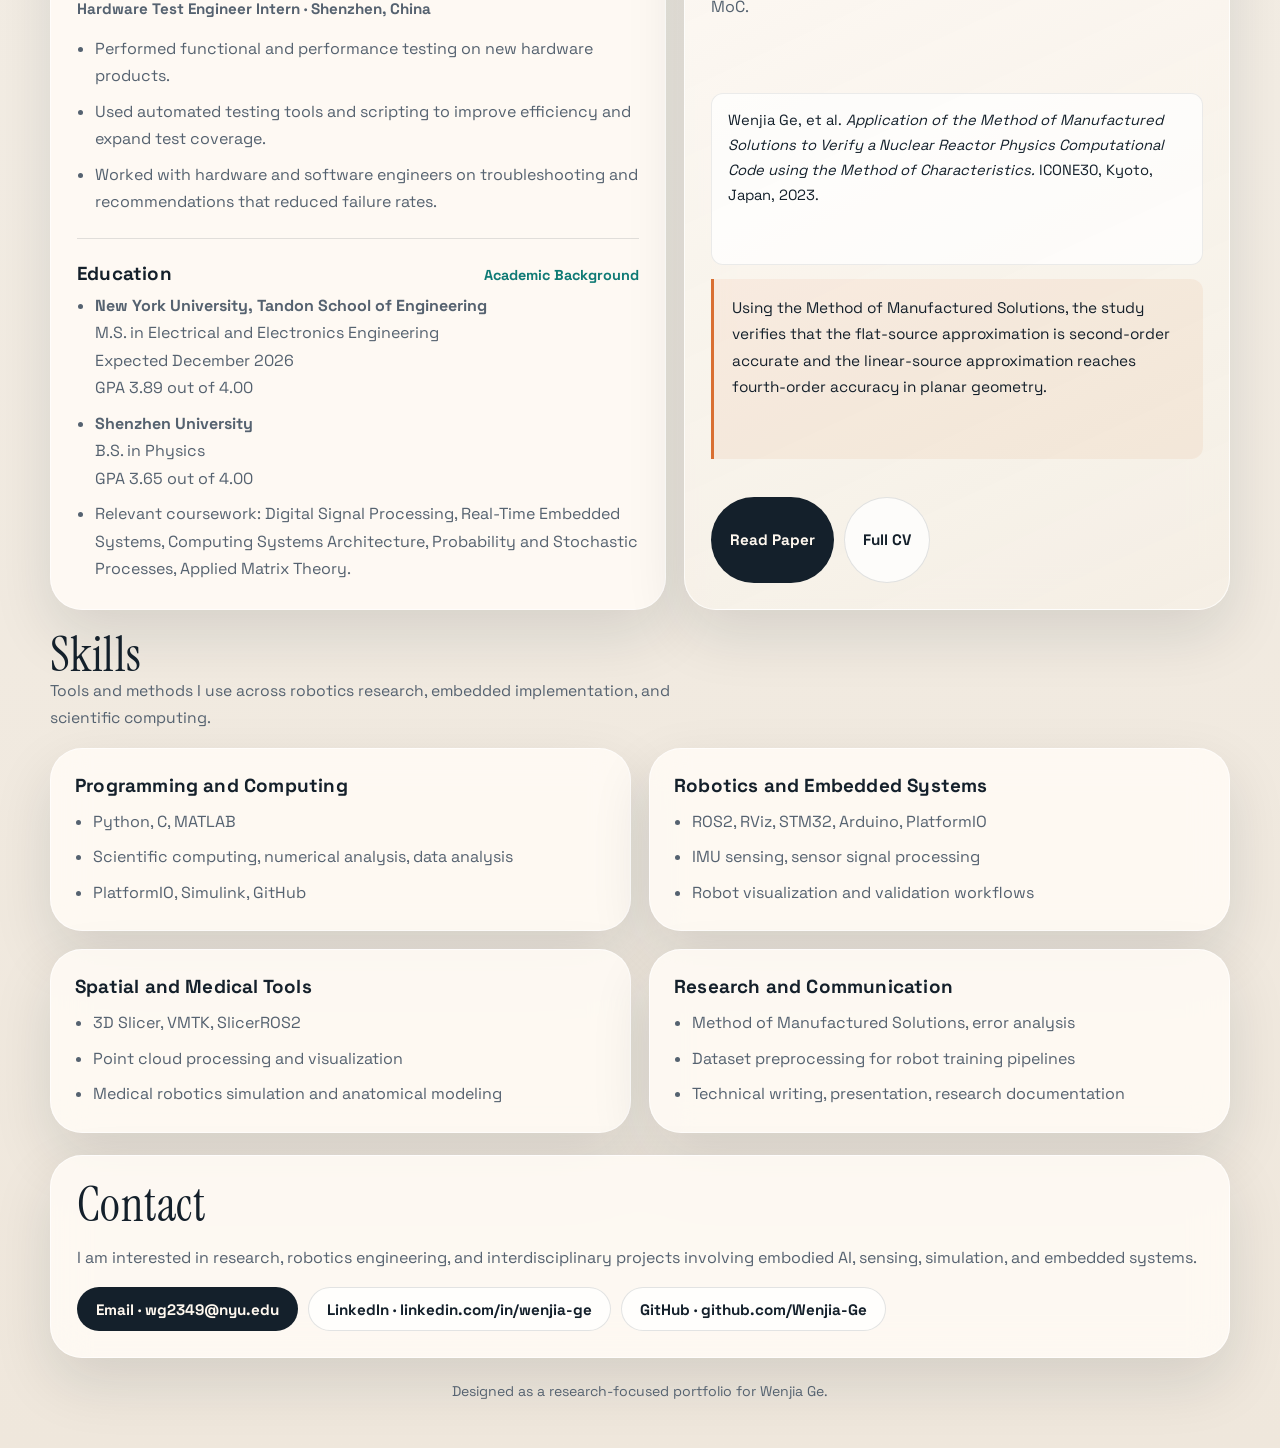
==== commit c64a1457: "Update image source path and fix HTML structure" ====
--- a/index.html
+++ b/index.html
@@ -677,7 +677,7 @@
 
       <aside class="hero-aside">
         <div class="aside-block profile-card reveal">
-          <img src="Profile.JPG" alt="Portrait of Wenjia Ge" class="profile-photo">
+          <img src="images/Profile.JPG" alt="Portrait of Wenjia Ge" class="profile-photo">
         </div>
 
         <div class="aside-block reveal">
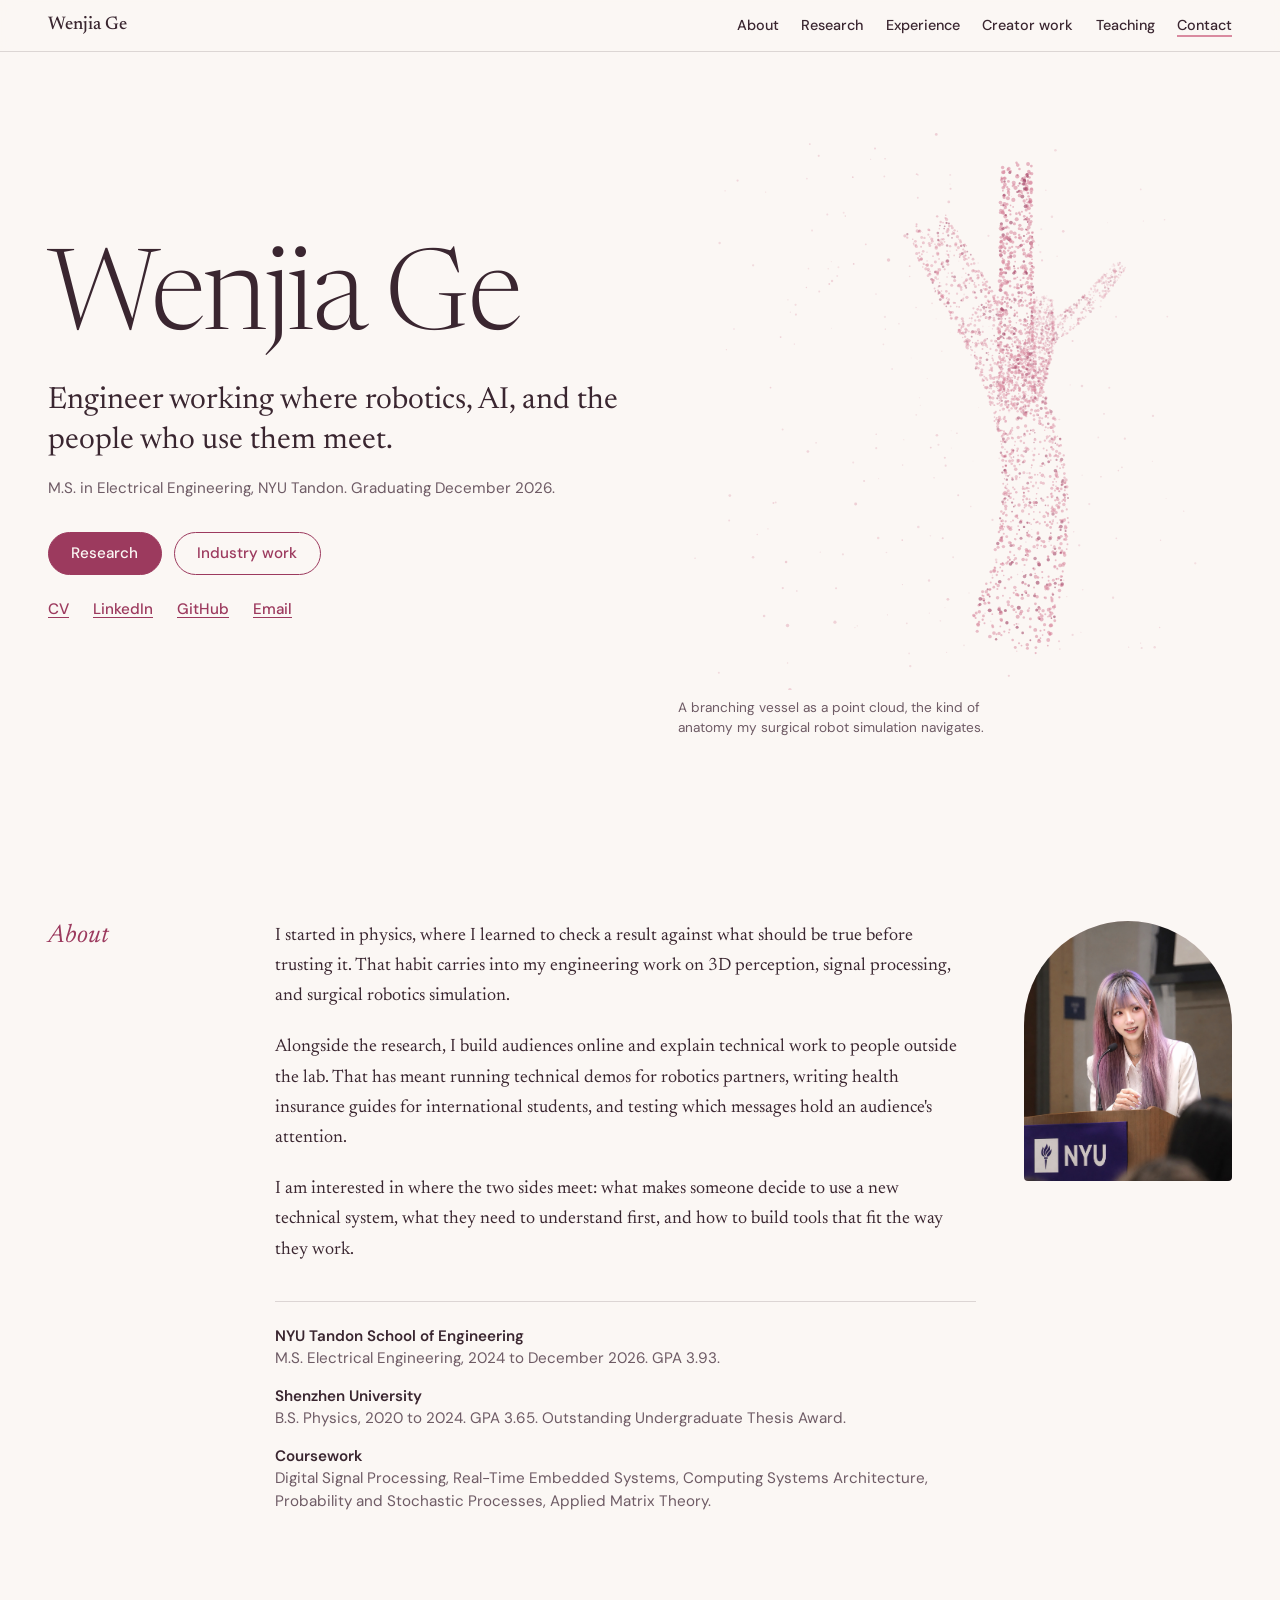
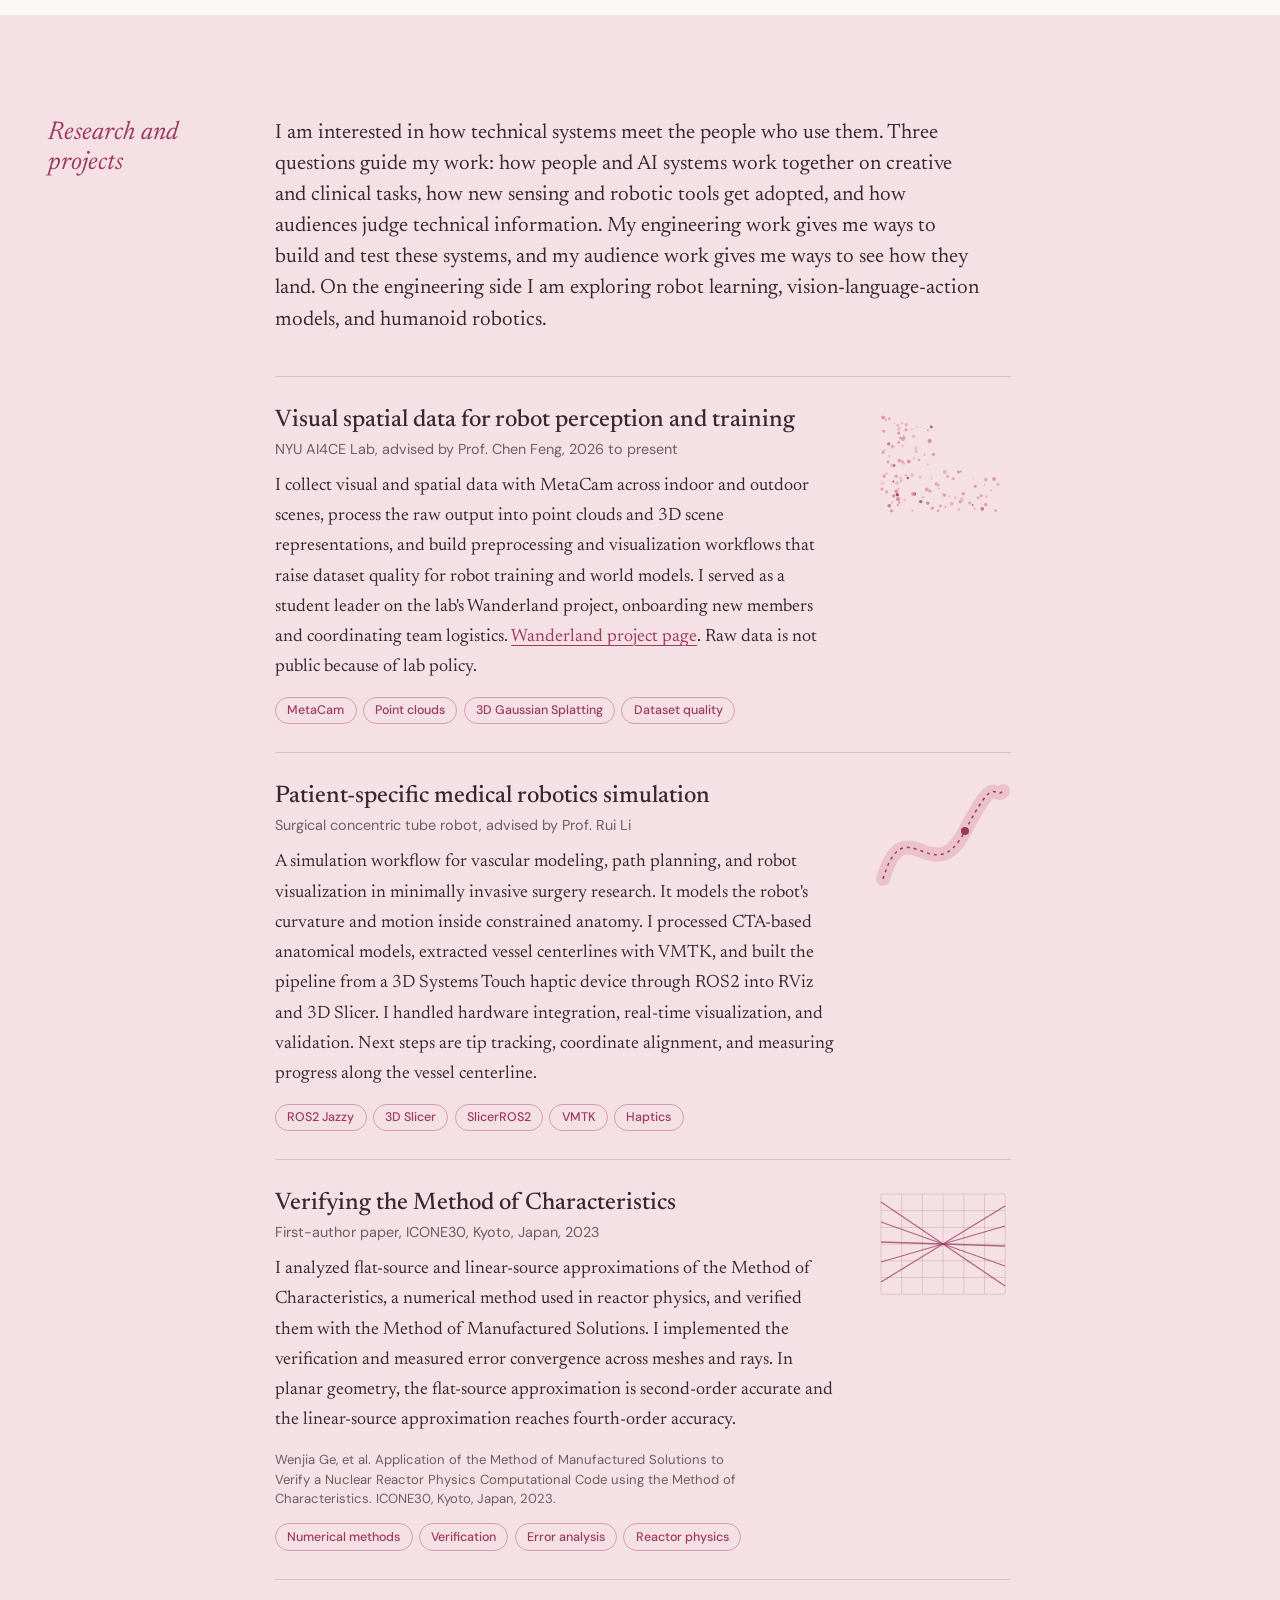
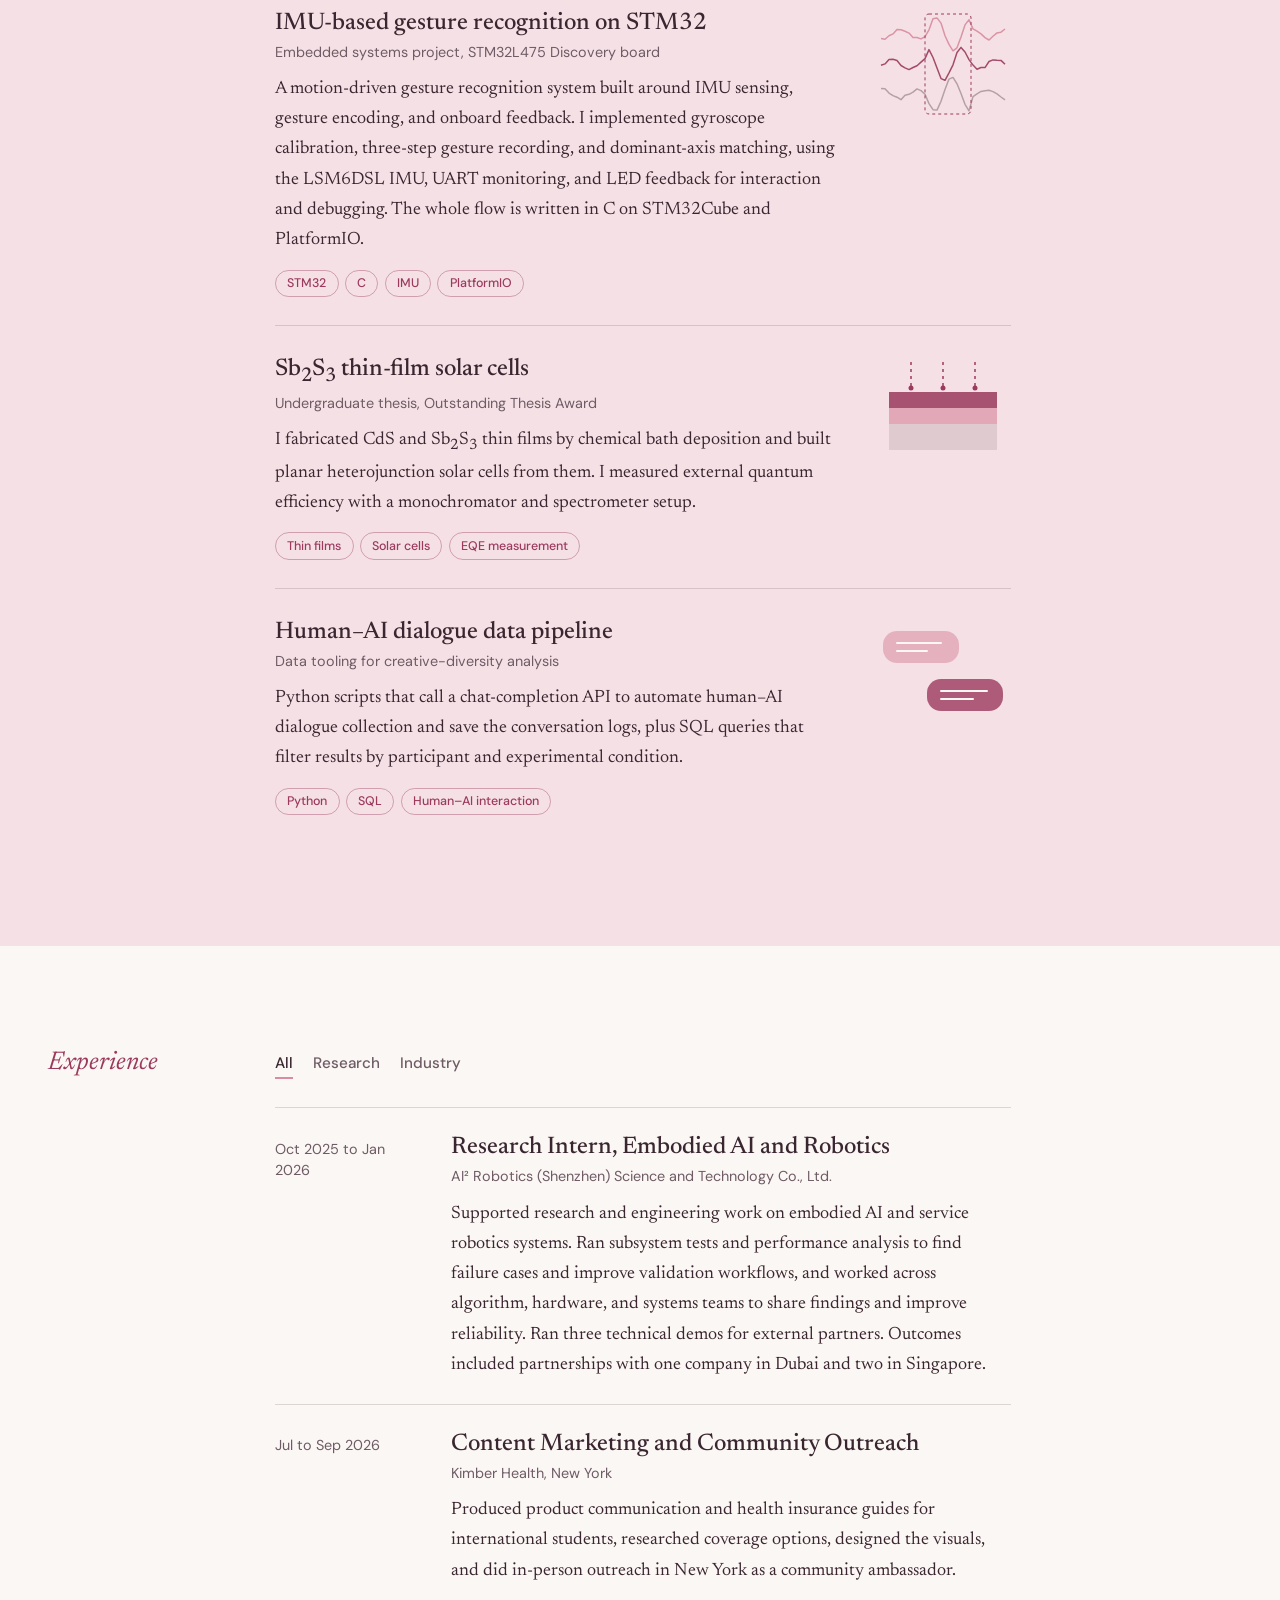
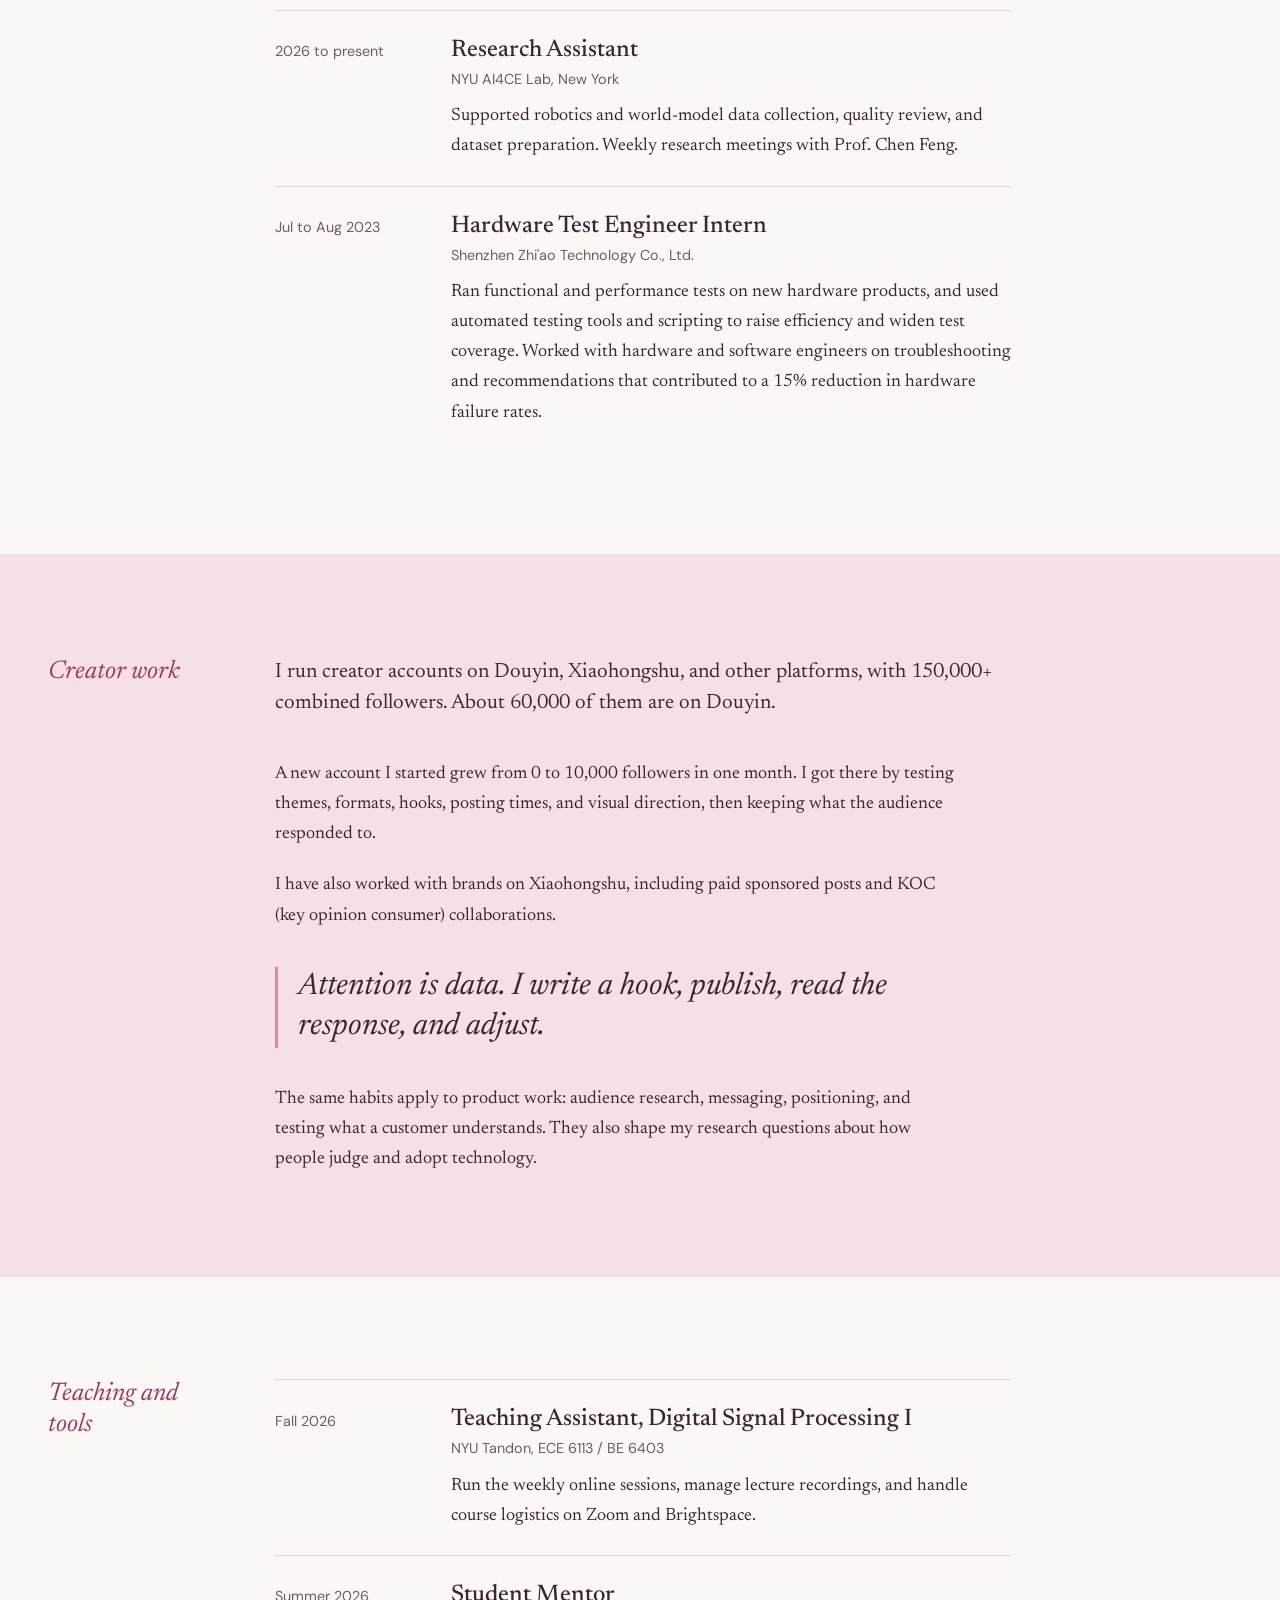
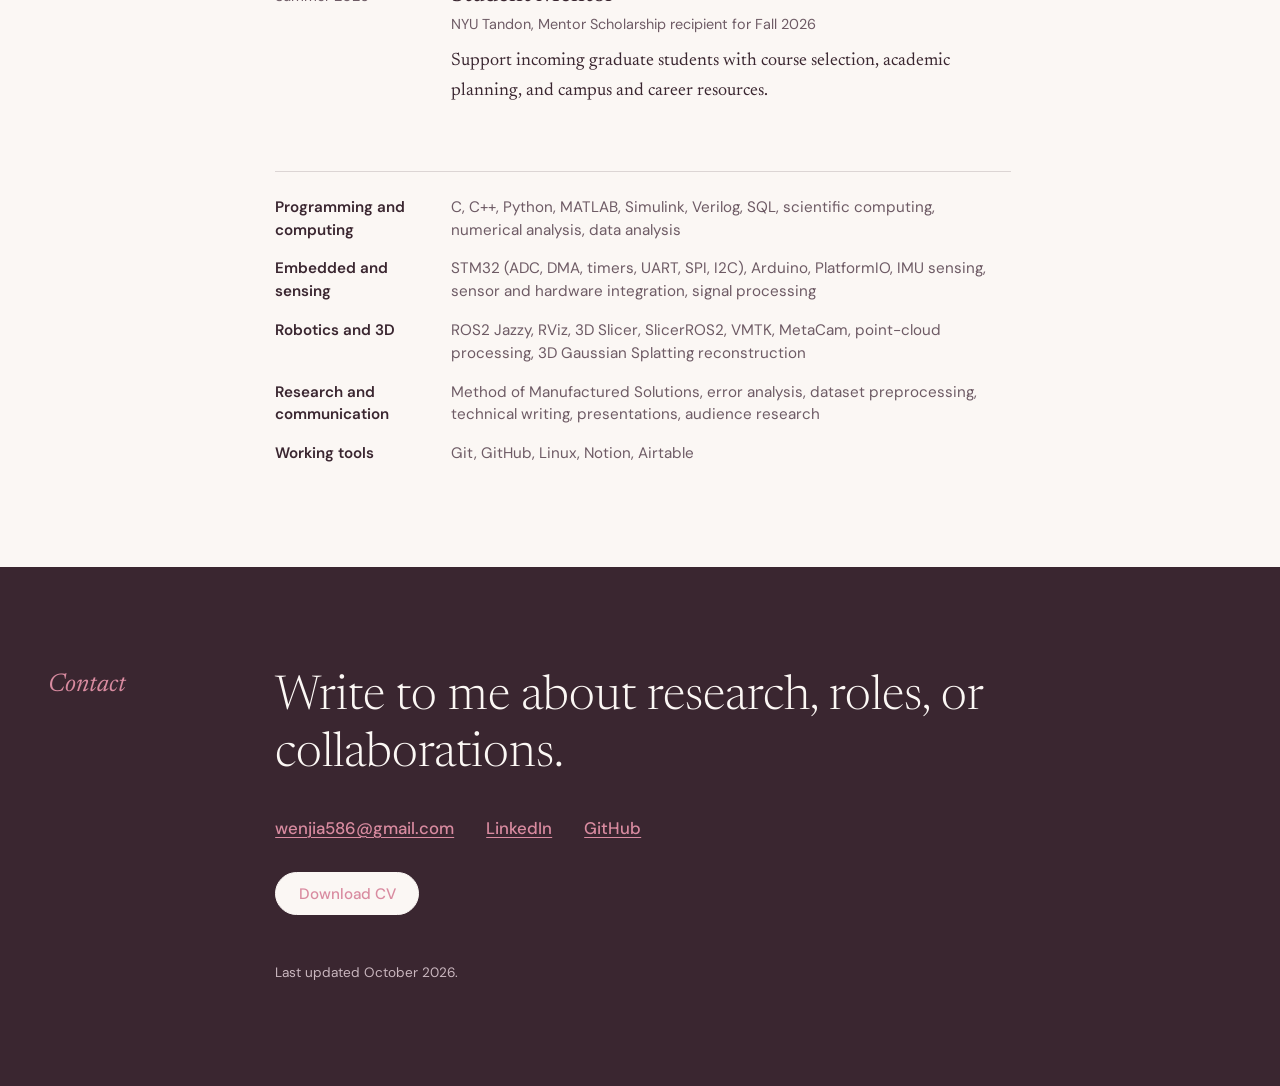
==== commit 53b64bb6: "Redesign personal website Replace index.html with a new design and add style.css and script.js. Imag" ====
--- a/index.html
+++ b/index.html
@@ -1,985 +1,280 @@
-<!DOCTYPE html>
+<!doctype html>
 <html lang="en">
 <head>
-  <meta charset="UTF-8">
-  <meta name="viewport" content="width=device-width, initial-scale=1.0">
-  <title>Wenjia Ge | Robotics & Research Portfolio</title>
-  <meta
-    name="description"
-    content="Portfolio of Wenjia Ge, an NYU Tandon M.S. student working across robotics, embodied AI, spatial intelligence, embedded systems, and computational research."
-  >
-  <script>
-    document.documentElement.classList.add("js");
-  </script>
+  <meta charset="utf-8">
+  <meta name="viewport" content="width=device-width, initial-scale=1">
+  <title>Wenjia Ge</title>
+  <meta name="description" content="Wenjia Ge is an engineer working on 3D perception, medical robotics, and technical communication. M.S. in Electrical Engineering at NYU Tandon.">
+  <meta name="theme-color" content="#FBF7F4">
+  <meta property="og:type" content="website">
+  <meta property="og:title" content="Wenjia Ge">
+  <meta property="og:description" content="Engineer working where robotics, AI, and the people who use them meet.">
+  <link rel="icon" href="data:image/svg+xml,%3Csvg xmlns='http://www.w3.org/2000/svg' viewBox='0 0 32 32'%3E%3Ccircle cx='16' cy='16' r='9' fill='%23D98BA0'/%3E%3C/svg%3E">
   <link rel="preconnect" href="https://fonts.googleapis.com">
   <link rel="preconnect" href="https://fonts.gstatic.com" crossorigin>
-  <link href="https://fonts.googleapis.com/css2?family=Instrument+Serif:ital@0;1&family=Space+Grotesk:wght@400;500;700&display=swap" rel="stylesheet">
-  <style>
-    :root {
-      --bg: #f4efe7;
-      --paper: rgba(255, 251, 245, 0.88);
-      --paper-strong: rgba(255, 252, 248, 0.96);
-      --ink: #14202b;
-      --muted: #556270;
-      --line: rgba(20, 32, 43, 0.12);
-      --accent: #d96f32;
-      --teal: #0f7a75;
-      --shadow: 0 24px 60px rgba(20, 32, 43, 0.12);
-      --radius-xl: 32px;
-      --radius-lg: 24px;
-      --radius-md: 18px;
-      --radius-sm: 12px;
-      --max-width: 1180px;
-    }
-
-    * {
-      box-sizing: border-box;
-    }
-
-    html {
-      scroll-behavior: smooth;
-    }
-
-    body {
-      margin: 0;
-      font-family: "Space Grotesk", sans-serif;
-      color: var(--ink);
-      background:
-        radial-gradient(circle at top left, rgba(217, 111, 50, 0.16), transparent 28%),
-        radial-gradient(circle at 84% 12%, rgba(15, 122, 117, 0.14), transparent 22%),
-        linear-gradient(180deg, #f7f2ea 0%, #f4efe7 54%, #efe7dc 100%);
-      min-height: 100vh;
-      overflow-x: hidden;
-    }
-
-    body::before {
-      content: "";
-      position: fixed;
-      inset: 0;
-      pointer-events: none;
-      background-image:
-        linear-gradient(rgba(20, 32, 43, 0.022) 1px, transparent 1px),
-        linear-gradient(90deg, rgba(20, 32, 43, 0.022) 1px, transparent 1px);
-      background-size: 36px 36px;
-      mask-image: linear-gradient(180deg, rgba(0, 0, 0, 0.55), transparent 92%);
-      z-index: 0;
-    }
-
-    a {
-      color: inherit;
-      text-decoration: none;
-    }
-
-    img {
-      max-width: 100%;
-      display: block;
-    }
-
-    .page {
-      position: relative;
-      z-index: 1;
-      width: min(calc(100% - 28px), var(--max-width));
-      margin: 0 auto;
-      padding: 24px 0 48px;
-    }
-
-    .topbar {
-      display: flex;
-      align-items: center;
-      justify-content: space-between;
-      gap: 20px;
-      margin-bottom: 20px;
-      padding: 14px 18px;
-      background: rgba(255, 252, 248, 0.6);
-      border: 1px solid rgba(255, 255, 255, 0.8);
-      border-radius: 999px;
-      backdrop-filter: blur(16px);
-      box-shadow: 0 14px 30px rgba(20, 32, 43, 0.06);
-    }
-
-    .brand {
-      display: flex;
-      align-items: center;
-      gap: 12px;
-      font-size: 0.96rem;
-      font-weight: 700;
-      letter-spacing: 0.03em;
-      text-transform: uppercase;
-    }
-
-    .brand-mark {
-      width: 12px;
-      height: 12px;
-      border-radius: 50%;
-      background: linear-gradient(135deg, var(--accent), #f0b45f);
-      box-shadow: 0 0 0 8px rgba(217, 111, 50, 0.1);
-    }
-
-    .nav {
-      display: flex;
-      flex-wrap: wrap;
-      justify-content: flex-end;
-      gap: 14px;
-      color: var(--muted);
-      font-size: 0.94rem;
-      align-items: center;
-    }
-
-    .nav a {
-      padding-bottom: 2px;
-      border-bottom: 1px solid transparent;
-      transition: color 180ms ease, border-color 180ms ease, transform 180ms ease;
-    }
-
-    .nav a:hover {
-      color: var(--ink);
-      border-color: var(--ink);
-    }
-
-    .nav-cv {
-      padding: 10px 16px;
-      border: 1px solid var(--line);
-      border-radius: 999px;
-      background: rgba(255, 255, 255, 0.76);
-      color: var(--ink);
-      font-weight: 700;
-      border-bottom-color: var(--line) !important;
-    }
-
-    .nav-cv:hover {
-      transform: translateY(-2px);
-      box-shadow: 0 10px 22px rgba(20, 32, 43, 0.08);
-      border-color: var(--ink) !important;
-    }
-
-    .hero {
-      display: grid;
-      grid-template-columns: minmax(0, 1.2fr) minmax(320px, 0.8fr);
-      gap: 22px;
-      align-items: stretch;
-      margin-bottom: 22px;
-    }
-
-    .hero-panel,
-    .card,
-    .timeline,
-    .publication,
-    .contact-panel {
-      background: var(--paper);
-      border: 1px solid rgba(255, 255, 255, 0.7);
-      border-radius: var(--radius-xl);
-      box-shadow: var(--shadow);
-      backdrop-filter: blur(18px);
-    }
-
-    .hero-panel {
-      position: relative;
-      overflow: hidden;
-      padding: 34px;
-      background:
-        linear-gradient(140deg, rgba(255, 252, 248, 0.96), rgba(250, 244, 235, 0.82)),
-        radial-gradient(circle at top right, rgba(15, 122, 117, 0.16), transparent 28%);
-    }
-
-    .hero-panel::after {
-      content: "";
-      position: absolute;
-      width: 260px;
-      height: 260px;
-      top: -80px;
-      right: -70px;
-      border-radius: 50%;
-      background: radial-gradient(circle, rgba(217, 111, 50, 0.18), transparent 68%);
-      pointer-events: none;
-    }
-
-    .eyebrow,
-    .pill,
-    .tag,
-    .stat-label {
-      display: inline-flex;
-      align-items: center;
-      gap: 8px;
-      border-radius: 999px;
-      white-space: nowrap;
-    }
-
-    .eyebrow {
-      padding: 9px 14px;
-      background: rgba(255, 255, 255, 0.78);
-      border: 1px solid rgba(20, 32, 43, 0.08);
-      color: var(--muted);
-      font-size: 0.88rem;
-      letter-spacing: 0.02em;
-    }
-
-    h1,
-    h2,
-    .stat-number {
-      font-family: "Instrument Serif", serif;
-      font-weight: 400;
-      letter-spacing: 0.01em;
-    }
-
-    h1 {
-      margin: 18px 0 14px;
-      font-size: clamp(3.1rem, 8vw, 5.8rem);
-      line-height: 0.92;
-    }
-
-    h1 span {
-      color: var(--accent);
-      font-style: italic;
-    }
-
-    .hero-copy {
-      position: relative;
-      z-index: 1;
-      max-width: 700px;
-      margin: 0;
-      color: var(--muted);
-      font-size: 1.02rem;
-      line-height: 1.82;
-    }
-
-    .hero-actions,
-    .hero-tags,
-    .tag-row,
-    .mini-actions,
-    .contact-links {
-      display: flex;
-      flex-wrap: wrap;
-      gap: 10px;
-    }
-
-    .hero-actions {
-      margin-top: 24px;
-    }
-
-    .button {
-      display: inline-flex;
-      align-items: center;
-      justify-content: center;
-      gap: 8px;
-      min-height: 44px;
-      padding: 0 18px;
-      border-radius: 999px;
-      border: 1px solid var(--line);
-      font-size: 0.95rem;
-      font-weight: 700;
-      transition: transform 180ms ease, box-shadow 180ms ease, background 180ms ease;
-    }
-
-    .button:hover {
-      transform: translateY(-2px);
-      box-shadow: 0 12px 24px rgba(20, 32, 43, 0.1);
-    }
-
-    .button-primary {
-      background: var(--ink);
-      color: #fff8ef;
-      border-color: transparent;
-    }
-
-    .button-secondary {
-      background: rgba(255, 255, 255, 0.76);
-      color: var(--ink);
-    }
-
-    .button-small {
-      min-height: 36px;
-      padding: 0 14px;
-      font-size: 0.85rem;
-      background: rgba(255, 255, 255, 0.76);
-      color: var(--ink);
-    }
-
-    .hero-tags {
-      margin-top: 20px;
-    }
-
-    .pill {
-      padding: 9px 13px;
-      background: rgba(255, 255, 255, 0.72);
-      border: 1px solid rgba(20, 32, 43, 0.08);
-      color: var(--muted);
-      font-size: 0.86rem;
-    }
-
-    .hero-aside {
-      display: grid;
-      gap: 16px;
-    }
-
-    .aside-block {
-      padding: 24px;
-      background: var(--paper-strong);
-      border: 1px solid rgba(255, 255, 255, 0.78);
-      border-radius: 28px;
-      box-shadow: var(--shadow);
-    }
-
-    .profile-card {
-      padding: 16px;
-    }
-
-    .profile-photo {
-      width: 100%;
-      aspect-ratio: 4 / 5;
-      object-fit: cover;
-      border-radius: 22px;
-      border: 1px solid rgba(20, 32, 43, 0.08);
-    }
-
-    .aside-title,
-    .card h3,
-    .timeline h3,
-    .publication h3,
-    .contact-panel h3 {
-      margin: 0 0 10px;
-      font-size: 1.18rem;
-      font-weight: 700;
-      letter-spacing: 0.01em;
-    }
-
-    .aside-copy,
-    .section-copy,
-    .meta,
-    .card p,
-    .timeline p,
-    .publication p,
-    .contact-panel p,
-    li {
-      color: var(--muted);
-      line-height: 1.72;
-    }
-
-    .aside-list,
-    .detail-list,
-    .timeline-list,
-    .skill-list {
-      margin: 0;
-      padding-left: 18px;
-    }
-
-    .layout {
-      display: grid;
-      grid-template-columns: minmax(0, 1fr);
-      gap: 22px;
-    }
-
-    .section-header {
-      display: flex;
-      align-items: flex-end;
-      justify-content: space-between;
-      gap: 18px;
-      margin-bottom: 16px;
-    }
-
-    h2 {
-      margin: 0;
-      font-size: clamp(2rem, 4vw, 3rem);
-      line-height: 0.96;
-    }
-
-    .section-copy {
-      max-width: 620px;
-      margin: 0;
-      font-size: 0.98rem;
-    }
-
-    .cards {
-      display: grid;
-      grid-template-columns: repeat(2, minmax(0, 1fr));
-      gap: 18px;
-    }
-
-    .card {
-      padding: 24px;
-      transition: transform 180ms ease, box-shadow 180ms ease;
-    }
-
-    .card:hover {
-      transform: translateY(-4px);
-      box-shadow: 0 28px 60px rgba(20, 32, 43, 0.14);
-    }
-
-    .meta {
-      margin: 0 0 14px;
-      font-size: 0.9rem;
-      color: var(--teal);
-      font-weight: 700;
-    }
-
-    .detail-list {
-      margin-top: 14px;
-    }
-
-    .tag-row {
-      margin-top: 18px;
-    }
-
-    .tag {
-      padding: 7px 11px;
-      background: rgba(255, 255, 255, 0.76);
-      border: 1px solid rgba(20, 32, 43, 0.08);
-      font-size: 0.82rem;
-      color: var(--ink);
-    }
-
-    .mini-actions {
-      margin-top: 18px;
-    }
-
-    .card-note {
-      margin-top: 12px;
-      font-size: 0.86rem;
-      color: var(--muted);
-    }
-
-    .split {
-      display: grid;
-      grid-template-columns: minmax(0, 1.06fr) minmax(320px, 0.94fr);
-      gap: 18px;
-    }
-
-    .timeline,
-    .publication,
-    .contact-panel {
-      padding: 26px;
-    }
-
-    .timeline-item + .timeline-item {
-      margin-top: 22px;
-      padding-top: 22px;
-      border-top: 1px solid var(--line);
-    }
-
-    .timeline-head {
-      display: flex;
-      align-items: baseline;
-      justify-content: space-between;
-      gap: 16px;
-      margin-bottom: 6px;
-    }
-
-    .timeline-head h3 {
-      margin-bottom: 0;
-    }
-
-    .timeline-date {
-      color: var(--teal);
-      font-size: 0.9rem;
-      font-weight: 700;
-      white-space: nowrap;
-    }
-
-    .role {
-      margin: 0 0 12px;
-      font-size: 0.95rem;
-      color: var(--ink);
-      font-weight: 700;
-    }
-
-    .timeline-list li + li,
-    .detail-list li + li,
-    .skill-list li + li,
-    .aside-list li + li {
-      margin-top: 8px;
-    }
-
-    .publication {
-      display: grid;
-      gap: 14px;
-      background:
-        linear-gradient(155deg, rgba(255, 252, 248, 0.98), rgba(245, 239, 229, 0.9)),
-        radial-gradient(circle at top right, rgba(217, 111, 50, 0.12), transparent 32%);
-    }
-
-    .publication .meta {
-      margin-bottom: 0;
-    }
-
-    .quote {
-      padding: 16px 18px;
-      border-left: 3px solid var(--accent);
-      border-radius: 0 var(--radius-sm) var(--radius-sm) 0;
-      background: rgba(217, 111, 50, 0.08);
-      color: var(--ink);
-      font-size: 0.96rem;
-      line-height: 1.72;
-    }
-
-    .citation {
-      padding: 14px 16px;
-      border-radius: var(--radius-sm);
-      background: rgba(255, 255, 255, 0.7);
-      border: 1px solid rgba(20, 32, 43, 0.08);
-      font-size: 0.92rem;
-      color: var(--ink);
-      line-height: 1.7;
-    }
-
-    .skills-grid {
-      display: grid;
-      grid-template-columns: repeat(2, minmax(0, 1fr));
-      gap: 18px;
-    }
-
-    .stat-grid {
-      display: grid;
-      grid-template-columns: repeat(2, minmax(0, 1fr));
-      gap: 12px;
-      margin-top: 16px;
-    }
-
-    .stat {
-      padding: 16px;
-      border-radius: var(--radius-md);
-      background: rgba(255, 255, 255, 0.68);
-      border: 1px solid rgba(20, 32, 43, 0.08);
-      display: flex;
-      flex-direction: column;
-      justify-content: space-between;
-      min-height: 116px;
-    }
-
-    .stat-number {
-      display: block;
-      margin-bottom: 6px;
-      font-size: 2rem;
-      line-height: 0.95;
-      word-break: break-word;
-    }
-
-    .stat-label {
-      color: var(--muted);
-      font-size: 0.86rem;
-    }
-
-    .contact-panel {
-      display: grid;
-      grid-template-columns: minmax(0, 1fr);
-      gap: 16px;
-      align-items: end;
-    }
-
-    .footer {
-      margin-top: 24px;
-      text-align: center;
-      color: var(--muted);
-      font-size: 0.88rem;
-    }
-
-    .reveal {
-      opacity: 1;
-      transform: translateY(0);
-    }
-
-    .js .reveal {
-      opacity: 0;
-      transform: translateY(24px);
-      transition: opacity 700ms ease, transform 700ms ease;
-    }
-
-    .js .reveal.visible {
-      opacity: 1;
-      transform: translateY(0);
-    }
-
-    @media (max-width: 980px) {
-      .hero,
-      .split,
-      .cards,
-      .skills-grid {
-        grid-template-columns: 1fr;
-      }
-
-      .topbar,
-      .section-header,
-      .timeline-head {
-        align-items: flex-start;
-        flex-direction: column;
-      }
-
-      .nav {
-        justify-content: flex-start;
-      }
-    }
-
-    @media (max-width: 720px) {
-      .page {
-        width: min(calc(100% - 18px), var(--max-width));
-        padding-top: 14px;
-      }
-
-      .topbar,
-      .hero-panel,
-      .card,
-      .timeline,
-      .publication,
-      .contact-panel,
-      .aside-block {
-        padding: 20px;
-      }
-
-      h1 {
-        font-size: clamp(2.8rem, 16vw, 4rem);
-      }
-
-      .stat-grid {
-        grid-template-columns: 1fr;
-      }
-    }
-  </style>
+  <link href="https://fonts.googleapis.com/css2?family=DM+Sans:wght@400;500;600&family=Newsreader:ital,opsz,wght@0,6..72,300..600;1,6..72,300..600&display=swap" rel="stylesheet">
+  <link rel="stylesheet" href="style.css">
+  <script src="script.js" defer></script>
 </head>
 <body>
-  <div class="page">
-    <header class="topbar reveal">
-      <div class="brand">
-        <span class="brand-mark"></span>
-        <span>Wenjia Ge</span>
-      </div>
-      <nav class="nav" aria-label="Primary">
-        <a href="#work">Work</a>
-        <a href="#experience">Experience</a>
-        <a href="#publication">Publication</a>
-        <a href="#skills">Skills</a>
-        <a href="#contact">Contact</a>
-        <a class="nav-cv" href="CV_Wenjia_Ge.pdf" target="_blank" rel="noopener">CV</a>
+  <a class="skip" href="#main">Skip to content</a>
+
+  <header class="nav">
+    <div class="nav__inner">
+      <a class="nav__name" href="#top">Wenjia Ge</a>
+      <nav aria-label="Primary">
+        <ul>
+          <li><a href="#about">About</a></li>
+          <li><a href="#research">Research</a></li>
+          <li><a href="#experience">Experience</a></li>
+          <li><a href="#creator">Creator work</a></li>
+          <li><a href="#teaching">Teaching</a></li>
+          <li><a href="#contact">Contact</a></li>
+        </ul>
       </nav>
-    </header>
-
-    <section class="hero">
-      <div class="hero-panel reveal">
-        <div class="eyebrow">Robotics · Embodied AI · Embedded Systems · Numerical Methods</div>
-        <h1>Building <span>research systems</span> from sensor data to robot behavior.</h1>
-        <p class="hero-copy">
-          I am Wenjia Ge, an M.S. student in Electrical and Electronics Engineering at NYU Tandon.
-          My work sits at the intersection of robotics, embodied AI, spatial data processing, embedded
-          development, and computational modeling. I am especially interested in how sensing,
-          representation, and verification can make robotic systems more capable and more reliable.
+    </div>
+  </header>
+
+  <main id="main">
+
+    <section class="hero" id="top">
+      <div class="hero__text">
+        <h1>Wenjia Ge</h1>
+        <p class="hero__lede">Engineer working where robotics, AI, and the people who use them meet.</p>
+        <p class="hero__meta">M.S. in Electrical Engineering, NYU Tandon. Graduating December 2026.</p>
+        <div class="hero__actions">
+          <a class="btn btn--solid" href="#research">Research</a>
+          <a class="btn btn--line" href="#experience" data-lens="industry">Industry work</a>
+        </div>
+        <p class="hero__links">
+          <a href="CV_Wenjia_Ge.pdf">CV</a>
+          <a href="https://www.linkedin.com/in/wenjia-ge" rel="noopener">LinkedIn</a>
+          <a href="https://github.com/Wenjia-Ge" rel="noopener">GitHub</a>
+          <a data-email href="#contact">Email</a>
         </p>
-        <div class="hero-actions">
-          <a class="button button-primary" href="CV_Wenjia_Ge.pdf" target="_blank" rel="noopener">View CV</a>
-          <a class="button button-secondary" href="mailto:wg2349@nyu.edu">Email</a>
-          <a class="button button-secondary" href="https://www.linkedin.com/in/wenjia-ge" target="_blank" rel="noopener">LinkedIn</a>
-          <a class="button button-secondary" href="https://github.com/Wenjia-Ge" target="_blank" rel="noopener">GitHub</a>
-        </div>
-        <div class="hero-tags" aria-label="Research areas">
-          <span class="pill">Robot Perception</span>
-          <span class="pill">Spatial Intelligence</span>
-          <span class="pill">Medical Robotics Simulation</span>
-          <span class="pill">STM32 Embedded Systems</span>
-          <span class="pill">Numerical Verification</span>
-        </div>
-      </div>
-
-      <aside class="hero-aside">
-        <div class="aside-block profile-card reveal">
-          <img src="images/Profile.JPG" alt="Portrait of Wenjia Ge" class="profile-photo">
-        </div>
-
-        <div class="aside-block reveal">
-          <h2 class="aside-title">Current Focus</h2>
-          <p class="aside-copy">
-            Embodied AI, robotic perception, and spatial intelligence for intelligent and humanoid
-            robotic systems.
+      </div>
+      <figure class="hero__figure">
+        <canvas id="cloud" role="img" aria-label="Animated point cloud of a branching blood vessel"></canvas>
+        <figcaption>A branching vessel as a point cloud, the kind of anatomy my surgical robot simulation navigates.</figcaption>
+      </figure>
+    </section>
+
+    <section class="band" id="about" aria-labelledby="about-title">
+      <div class="wrap">
+        <h2 class="rail" id="about-title">About</h2>
+        <div class="about">
+          <div class="prose">
+            <p>I started in physics, where I learned to check a result against what should be true before trusting it. That habit carries into my engineering work on 3D perception, signal processing, and surgical robotics simulation.</p>
+            <p>Alongside the research, I build audiences online and explain technical work to people outside the lab. That has meant running technical demos for robotics partners, writing health insurance guides for international students, and testing which messages hold an audience's attention.</p>
+            <p>I am interested in where the two sides meet: what makes someone decide to use a new technical system, what they need to understand first, and how to build tools that fit the way they work.</p>
+            <dl class="facts">
+              <div>
+                <dt>NYU Tandon School of Engineering</dt>
+                <dd>M.S. Electrical Engineering, 2024 to December 2026. GPA 3.93.</dd>
+              </div>
+              <div>
+                <dt>Shenzhen University</dt>
+                <dd>B.S. Physics, 2020 to 2024. GPA 3.65. Outstanding Undergraduate Thesis Award.</dd>
+              </div>
+              <div>
+                <dt>Coursework</dt>
+                <dd>Digital Signal Processing, Real-Time Embedded Systems, Computing Systems Architecture, Probability and Stochastic Processes, Applied Matrix Theory.</dd>
+              </div>
+            </dl>
+          </div>
+          <div class="portrait">
+            <span aria-hidden="true">WG</span>
+            <img src="images/Profile.JPG" alt="Portrait of Wenjia Ge" onerror="this.remove()">
+          </div>
+        </div>
+      </div>
+    </section>
+
+    <section class="band band--blush" id="research" aria-labelledby="research-title">
+      <div class="wrap">
+        <h2 class="rail" id="research-title">Research and projects</h2>
+        <div class="content">
+          <p class="lead">I am interested in how technical systems meet the people who use them. Three questions guide my work: how people and AI systems work together on creative and clinical tasks, how new sensing and robotic tools get adopted, and how audiences judge technical information. My engineering work gives me ways to build and test these systems, and my audience work gives me ways to see how they land. On the engineering side I am exploring robot learning, vision-language-action models, and humanoid robotics.</p>
+
+          <article class="entry">
+            <div>
+              <h3>Visual spatial data for robot perception and training</h3>
+              <p class="entry__meta">NYU AI4CE Lab, advised by Prof. Chen Feng, 2026 to present</p>
+              <p>I collect visual and spatial data with MetaCam across indoor and outdoor scenes, process the raw output into point clouds and 3D scene representations, and build preprocessing and visualization workflows that raise dataset quality for robot training and world models. I served as a student leader on the lab's Wanderland project, onboarding new members and coordinating team logistics. <a href="https://ai4ce.github.io/wanderland/" rel="noopener">Wanderland project page</a>. Raw data is not public because of lab policy.</p>
+              <ul class="tags"><li>MetaCam</li><li>Point clouds</li><li>3D Gaussian Splatting</li><li>Dataset quality</li></ul>
+            </div>
+            <svg class="motif" data-motif="cloud" viewBox="0 0 136 112" aria-hidden="true"></svg>
+          </article>
+
+          <article class="entry">
+            <div>
+              <h3>Patient-specific medical robotics simulation</h3>
+              <p class="entry__meta">Surgical concentric tube robot, advised by Prof. Rui Li</p>
+              <p>A simulation workflow for vascular modeling, path planning, and robot visualization in minimally invasive surgery research. It models the robot's curvature and motion inside constrained anatomy. I processed CTA-based anatomical models, extracted vessel centerlines with VMTK, and built the pipeline from a 3D Systems Touch haptic device through ROS2 into RViz and 3D Slicer. I handled hardware integration, real-time visualization, and validation. Next steps are tip tracking, coordinate alignment, and measuring progress along the vessel centerline.</p>
+              <ul class="tags"><li>ROS2 Jazzy</li><li>3D Slicer</li><li>SlicerROS2</li><li>VMTK</li><li>Haptics</li></ul>
+            </div>
+            <svg class="motif" data-motif="tube" viewBox="0 0 136 112" aria-hidden="true"></svg>
+          </article>
+
+          <article class="entry">
+            <div>
+              <h3>Verifying the Method of Characteristics</h3>
+              <p class="entry__meta">First-author paper, ICONE30, Kyoto, Japan, 2023</p>
+              <p>I analyzed flat-source and linear-source approximations of the Method of Characteristics, a numerical method used in reactor physics, and verified them with the Method of Manufactured Solutions. I implemented the verification and measured error convergence across meshes and rays. In planar geometry, the flat-source approximation is second-order accurate and the linear-source approximation reaches fourth-order accuracy.</p>
+              <p class="cite">Wenjia Ge, et al. Application of the Method of Manufactured Solutions to Verify a Nuclear Reactor Physics Computational Code using the Method of Characteristics. ICONE30, Kyoto, Japan, 2023.</p>
+              <ul class="tags"><li>Numerical methods</li><li>Verification</li><li>Error analysis</li><li>Reactor physics</li></ul>
+            </div>
+            <svg class="motif" data-motif="rays" viewBox="0 0 136 112" aria-hidden="true"></svg>
+          </article>
+
+          <article class="entry">
+            <div>
+              <h3>IMU-based gesture recognition on STM32</h3>
+              <p class="entry__meta">Embedded systems project, STM32L475 Discovery board</p>
+              <p>A motion-driven gesture recognition system built around IMU sensing, gesture encoding, and onboard feedback. I implemented gyroscope calibration, three-step gesture recording, and dominant-axis matching, using the LSM6DSL IMU, UART monitoring, and LED feedback for interaction and debugging. The whole flow is written in C on STM32Cube and PlatformIO.</p>
+              <ul class="tags"><li>STM32</li><li>C</li><li>IMU</li><li>PlatformIO</li></ul>
+            </div>
+            <svg class="motif" data-motif="imu" viewBox="0 0 136 112" aria-hidden="true"></svg>
+          </article>
+
+          <article class="entry">
+            <div>
+              <h3>Sb<sub>2</sub>S<sub>3</sub> thin-film solar cells</h3>
+              <p class="entry__meta">Undergraduate thesis, Outstanding Thesis Award</p>
+              <p>I fabricated CdS and Sb<sub>2</sub>S<sub>3</sub> thin films by chemical bath deposition and built planar heterojunction solar cells from them. I measured external quantum efficiency with a monochromator and spectrometer setup.</p>
+              <ul class="tags"><li>Thin films</li><li>Solar cells</li><li>EQE measurement</li></ul>
+            </div>
+            <svg class="motif" data-motif="film" viewBox="0 0 136 112" aria-hidden="true"></svg>
+          </article>
+
+          <article class="entry">
+            <div>
+              <h3>Human–AI dialogue data pipeline</h3>
+              <p class="entry__meta">Data tooling for creative-diversity analysis</p>
+              <p>Python scripts that call a chat-completion API to automate human–AI dialogue collection and save the conversation logs, plus SQL queries that filter results by participant and experimental condition.</p>
+              <ul class="tags"><li>Python</li><li>SQL</li><li>Human–AI interaction</li></ul>
+            </div>
+            <svg class="motif" data-motif="dialogue" viewBox="0 0 136 112" aria-hidden="true"></svg>
+          </article>
+        </div>
+      </div>
+    </section>
+
+    <section class="band" id="experience" aria-labelledby="experience-title">
+      <div class="wrap">
+        <h2 class="rail" id="experience-title">Experience</h2>
+        <div class="content">
+          <div class="filter" role="group" aria-label="Filter experience">
+            <button type="button" data-filter="all" aria-pressed="true">All</button>
+            <button type="button" data-filter="research" aria-pressed="false">Research</button>
+            <button type="button" data-filter="industry" aria-pressed="false">Industry</button>
+          </div>
+          <p class="sr" id="filter-status" role="status" aria-live="polite"></p>
+
+          <ol class="timeline">
+            <li class="job" data-kind="industry research">
+              <p class="job__when">Oct 2025 to Jan 2026</p>
+              <div>
+                <h3>Research Intern, Embodied AI and Robotics</h3>
+                <p class="job__org">AI² Robotics (Shenzhen) Science and Technology Co., Ltd.</p>
+                <p>Supported research and engineering work on embodied AI and service robotics systems. Ran subsystem tests and performance analysis to find failure cases and improve validation workflows, and worked across algorithm, hardware, and systems teams to share findings and improve reliability. Ran three technical demos for external partners. Outcomes included partnerships with one company in Dubai and two in Singapore.</p>
+              </div>
+            </li>
+            <li class="job" data-kind="industry">
+              <p class="job__when">Jul to Sep 2026</p>
+              <div>
+                <h3>Content Marketing and Community Outreach</h3>
+                <p class="job__org">Kimber Health, New York</p>
+                <p>Produced product communication and health insurance guides for international students, researched coverage options, designed the visuals, and did in-person outreach in New York as a community ambassador.</p>
+              </div>
+            </li>
+            <li class="job" data-kind="research">
+              <p class="job__when">2026 to present</p>
+              <div>
+                <h3>Research Assistant</h3>
+                <p class="job__org">NYU AI4CE Lab, New York</p>
+                <p>Supported robotics and world-model data collection, quality review, and dataset preparation. Weekly research meetings with Prof. Chen Feng.</p>
+              </div>
+            </li>
+            <li class="job" data-kind="industry">
+              <p class="job__when">Jul to Aug 2023</p>
+              <div>
+                <h3>Hardware Test Engineer Intern</h3>
+                <p class="job__org">Shenzhen Zhi'ao Technology Co., Ltd.</p>
+                <p>Ran functional and performance tests on new hardware products, and used automated testing tools and scripting to raise efficiency and widen test coverage. Worked with hardware and software engineers on troubleshooting and recommendations that contributed to a 15% reduction in hardware failure rates.</p>
+              </div>
+            </li>
+          </ol>
+        </div>
+      </div>
+    </section>
+
+    <section class="band band--blush" id="creator" aria-labelledby="creator-title">
+      <div class="wrap">
+        <h2 class="rail" id="creator-title">Creator work</h2>
+        <div class="content prose">
+          <p class="lead">I run creator accounts on Douyin, Xiaohongshu, and other platforms, with 150,000+ combined followers. About 60,000 of them are on Douyin.</p>
+          <p>A new account I started grew from 0 to 10,000 followers in one month. I got there by testing themes, formats, hooks, posting times, and visual direction, then keeping what the audience responded to.</p>
+          <p>I have also worked with brands on Xiaohongshu, including paid sponsored posts and KOC (key opinion consumer) collaborations.</p>
+          <blockquote class="pull">Attention is data. I write a hook, publish, read the response, and adjust.</blockquote>
+          <p>The same habits apply to product work: audience research, messaging, positioning, and testing what a customer understands. They also shape my research questions about how people judge and adopt technology.</p>
+        </div>
+      </div>
+    </section>
+
+    <section class="band" id="teaching" aria-labelledby="teaching-title">
+      <div class="wrap">
+        <h2 class="rail" id="teaching-title">Teaching and tools</h2>
+        <div class="content">
+          <ol class="timeline">
+            <li class="job">
+              <p class="job__when">Fall 2026</p>
+              <div>
+                <h3>Teaching Assistant, Digital Signal Processing I</h3>
+                <p class="job__org">NYU Tandon, ECE 6113 / BE 6403</p>
+                <p>Run the weekly online sessions, manage lecture recordings, and handle course logistics on Zoom and Brightspace.</p>
+              </div>
+            </li>
+            <li class="job">
+              <p class="job__when">Summer 2026</p>
+              <div>
+                <h3>Student Mentor</h3>
+                <p class="job__org">NYU Tandon, Mentor Scholarship recipient for Fall 2026</p>
+                <p>Support incoming graduate students with course selection, academic planning, and campus and career resources.</p>
+              </div>
+            </li>
+          </ol>
+
+          <dl class="skills">
+            <div><dt>Programming and computing</dt><dd>C, C++, Python, MATLAB, Simulink, Verilog, SQL, scientific computing, numerical analysis, data analysis</dd></div>
+            <div><dt>Embedded and sensing</dt><dd>STM32 (ADC, DMA, timers, UART, SPI, I2C), Arduino, PlatformIO, IMU sensing, sensor and hardware integration, signal processing</dd></div>
+            <div><dt>Robotics and 3D</dt><dd>ROS2 Jazzy, RViz, 3D Slicer, SlicerROS2, VMTK, MetaCam, point-cloud processing, 3D Gaussian Splatting reconstruction</dd></div>
+            <div><dt>Research and communication</dt><dd>Method of Manufactured Solutions, error analysis, dataset preprocessing, technical writing, presentations, audience research</dd></div>
+            <div><dt>Working tools</dt><dd>Git, GitHub, Linux, Notion, Airtable</dd></div>
+          </dl>
+        </div>
+      </div>
+    </section>
+
+    <section class="band band--plum" id="contact" aria-labelledby="contact-title">
+      <div class="wrap">
+        <h2 class="rail" id="contact-title">Contact</h2>
+        <div class="content">
+          <p class="contact__lead">Write to me about research, roles, or collaborations.</p>
+          <ul class="contact__links">
+            <li><a data-email="show" href="#contact">Email</a><noscript>wenjia586 at gmail dot com</noscript></li>
+            <li><a href="https://www.linkedin.com/in/wenjia-ge" rel="noopener">LinkedIn</a></li>
+            <li><a href="https://github.com/Wenjia-Ge" rel="noopener">GitHub</a></li>
+          </ul>
+          <p class="contact__files">
+            <a class="btn btn--cream" href="CV_Wenjia_Ge.pdf">Download CV</a>
+            <a class="btn btn--cream" href="resume-industry.pdf" data-file hidden>Industry resume</a>
           </p>
-          <ul class="aside-list">
-            <li>Processing point cloud and spatial data for robot learning datasets at NYU AI4CE Lab</li>
-            <li>Building simulation-based robotics workflows with 3D Slicer, VMTK, ROS2, and RViz</li>
-            <li>Developing embedded sensing and real-time interaction systems on STM32 platforms</li>
-            <li>Exploring robot learning, VLA models, and humanoid robotics as future research directions</li>
-          </ul>
-        </div>
-
-        <div class="aside-block reveal">
-          <h2 class="aside-title">Highlights</h2>
-          <div class="stat-grid">
-            <div class="stat">
-              <span class="stat-number">3.89</span>
-              <span class="stat-label">NYU GPA</span>
-            </div>
-            <div class="stat">
-              <span class="stat-number">1st</span>
-              <span class="stat-label">Author at ICONE30</span>
-            </div>
-            <div class="stat">
-              <span class="stat-number">4</span>
-              <span class="stat-label">Selected Projects</span>
-            </div>
-            <div class="stat">
-              <span class="stat-number">Robotics</span>
-              <span class="stat-label">Research Focus</span>
-            </div>
-          </div>
-        </div>
-      </aside>
-    </section>
-
-    <main class="layout">
-      <section id="work" class="reveal">
-        <div class="section-header">
-          <div>
-            <h2>Selected Work</h2>
-            <p class="section-copy">
-              A selection of projects across robot perception, medical simulation, embedded systems,
-              and computational verification.
-            </p>
-          </div>
-        </div>
-
-        <div class="cards">
-          <article class="card">
-            <p class="meta">2026 - Present · AI4CE Lab, New York University</p>
-            <h3>Visual Spatial Data Processing for Robot Perception and Training</h3>
-            <p>
-              Ongoing research on collecting, structuring, and processing visual-spatial data for
-              robotic perception and robot learning workflows.
-            </p>
-            <ul class="detail-list">
-              <li>Collect visual and spatial data with MetaCam across varied scenes for robot training pipelines.</li>
-              <li>Process raw sensing outputs into spatial point cloud representations for scene understanding.</li>
-              <li>Build preprocessing and visualization workflows that improve dataset quality and usability.</li>
-            </ul>
-            <div class="tag-row">
-              <span class="tag">MetaCam</span>
-              <span class="tag">Point Clouds</span>
-              <span class="tag">Robotics Data</span>
-              <span class="tag">Spatial Computing</span>
-            </div>
-            <div class="mini-actions">
-              <a class="button button-small" href="#">Project Summary</a>
-            </div>
-            <p class="card-note">Note: raw data is not public due to lab or dataset policy.</p>
-          </article>
-
-          <article class="card">
-            <p class="meta">2025 - Present · Research Project, New York</p>
-            <h3>Patient Specific Medical Robotics Simulation and Navigation</h3>
-            <p>
-              A patient-specific workflow for vascular modeling, path planning, and robot visualization
-              in minimally invasive medical robotics simulation.
-            </p>
-            <ul class="detail-list">
-              <li>Developed a simulation workflow using 3D Slicer, VMTK, ROS2, RViz, and SlicerROS2.</li>
-              <li>Processed CTA-based anatomical models and extracted vessel centerlines for pre-surgical planning.</li>
-              <li>Integrated sensor and device data for real-time visualization, validation, and signal analysis.</li>
-            </ul>
-            <div class="tag-row">
-              <span class="tag">3D Slicer</span>
-              <span class="tag">VMTK</span>
-              <span class="tag">ROS2</span>
-              <span class="tag">Medical Robotics</span>
-            </div>
-            <div class="mini-actions">
-              <a class="button button-small" href="#">Project Summary</a>
-              <a class="button button-small" href="#">Demo or Slides</a>
-            </div>
-          </article>
-
-          <article class="card">
-            <p class="meta">11/2022 - 09/2023 · First-Author Conference Paper</p>
-            <h3>Method of Characteristics Accuracy Study</h3>
-            <p>
-              Undergraduate research on the spatial discretization accuracy of the Method of Characteristics,
-              with verification through the Method of Manufactured Solutions.
-            </p>
-            <ul class="detail-list">
-              <li>Analyzed flat-source and linear-source approximations in planar geometry.</li>
-              <li>Implemented MMS-based verification and evaluated error convergence across meshes and rays.</li>
-              <li>Published results in the 30th International Conference on Nuclear Engineering.</li>
-            </ul>
-            <div class="tag-row">
-              <span class="tag">Numerical Methods</span>
-              <span class="tag">MMS</span>
-              <span class="tag">Error Analysis</span>
-              <span class="tag">Scientific Computing</span>
-            </div>
-            <div class="mini-actions">
-              <a class="button button-small" href="#">Read Paper</a>
-              <a class="button button-small" href="#">Project Summary</a>
-            </div>
-          </article>
-
-          <article class="card">
-            <p class="meta">Embedded Systems Project · STM32L475 Discovery Board</p>
-            <h3>IMU Based Gesture Recognition System on STM32</h3>
-            <p>
-              A motion-driven embedded gesture recognition workflow built around IMU sensing,
-              gesture encoding, and onboard feedback on STM32.
-            </p>
-            <ul class="detail-list">
-              <li>Implemented gyroscope calibration, three-step gesture recording, and dominant-axis matching logic.</li>
-              <li>Used the LSM6DSL IMU, UART monitoring, and LED feedback for interaction and debugging.</li>
-              <li>Built the full flow in C on STM32Cube / PlatformIO for repeatable board-side execution.</li>
-            </ul>
-            <div class="tag-row">
-              <span class="tag">STM32</span>
-              <span class="tag">C</span>
-              <span class="tag">IMU</span>
-              <span class="tag">PlatformIO</span>
-            </div>
-            <div class="mini-actions">
-              <a class="button button-small" href="#">GitHub</a>
-              <a class="button button-small" href="#">Demo Video</a>
-            </div>
-          </article>
-        </div>
-      </section>
-
-      <section id="experience" class="split reveal">
-        <div class="timeline">
-          <h2>Experience</h2>
-          <p class="section-copy">
-            Research and engineering experience spanning embodied AI, hardware testing, and computational analysis.
-          </p>
-
-          <div class="timeline-item">
-            <div class="timeline-head">
-              <h3>AI² Robotics (Shenzhen) Science and Technology Co., Ltd.</h3>
-              <span class="timeline-date">10/2025 - 01/2026</span>
-            </div>
-            <p class="role">Research Intern, Embodied AI and Robotics · Shenzhen, China</p>
-            <ul class="timeline-list">
-              <li>Supported research and engineering work for embodied AI and service robotics systems.</li>
-              <li>Conducted subsystem testing and performance analysis to identify failure cases and improve validation workflows.</li>
-              <li>Collaborated across algorithm, hardware, and systems teams to communicate findings and improve reliability.</li>
-            </ul>
-          </div>
-
-          <div class="timeline-item">
-            <div class="timeline-head">
-              <h3>Shenzhen Zhi'ao Technology Co., Ltd.</h3>
-              <span class="timeline-date">07/2023 - 08/2023</span>
-            </div>
-            <p class="role">Hardware Test Engineer Intern · Shenzhen, China</p>
-            <ul class="timeline-list">
-              <li>Performed functional and performance testing on new hardware products.</li>
-              <li>Used automated testing tools and scripting to improve efficiency and expand test coverage.</li>
-              <li>Worked with hardware and software engineers on troubleshooting and recommendations that reduced failure rates.</li>
-            </ul>
-          </div>
-
-          <div class="timeline-item">
-            <div class="timeline-head">
-              <h3>Education</h3>
-              <span class="timeline-date">Academic Background</span>
-            </div>
-            <ul class="timeline-list">
-              <li><strong>New York University, Tandon School of Engineering</strong><br>M.S. in Electrical and Electronics Engineering<br>Expected December 2026<br>GPA 3.89 out of 4.00</li>
-              <li><strong>Shenzhen University</strong><br>B.S. in Physics<br>GPA 3.65 out of 4.00</li>
-              <li>Relevant coursework: Digital Signal Processing, Real-Time Embedded Systems, Computing Systems Architecture, Probability and Stochastic Processes, Applied Matrix Theory.</li>
-            </ul>
-          </div>
-        </div>
-
-        <aside id="publication" class="publication">
-          <h2>Publication</h2>
-          <p class="meta">ICONE30 · Kyoto, Japan · 2023</p>
-          <h3>Application of the Method of Manufactured Solutions to Verify a Nuclear Reactor Physics Computational Code using the Method of Characteristics</h3>
-          <p>
-            First-author conference paper on numerical verification for reactor physics computation.
-            The work studies the order of accuracy of flat-source and linear-source approximations in MoC.
-          </p>
-          <div class="citation">
-            Wenjia Ge, et al. <em>Application of the Method of Manufactured Solutions to Verify a Nuclear Reactor Physics Computational Code using the Method of Characteristics.</em> ICONE30, Kyoto, Japan, 2023.
-          </div>
-          <div class="quote">
-            Using the Method of Manufactured Solutions, the study verifies that the flat-source
-            approximation is second-order accurate and the linear-source approximation reaches
-            fourth-order accuracy in planar geometry.
-          </div>
-          <div class="hero-actions">
-            <a class="button button-primary" href="#">Read Paper</a>
-            <a class="button button-secondary" href="CV_Wenjia_Ge.pdf" target="_blank" rel="noopener">Full CV</a>
-          </div>
-        </aside>
-      </section>
-
-      <section id="skills" class="reveal">
-        <div class="section-header">
-          <div>
-            <h2>Skills</h2>
-            <p class="section-copy">
-              Tools and methods I use across robotics research, embedded implementation, and scientific computing.
-            </p>
-          </div>
-        </div>
-
-        <div class="skills-grid">
-          <article class="card">
-            <h3>Programming and Computing</h3>
-            <ul class="skill-list">
-              <li>Python, C, MATLAB</li>
-              <li>Scientific computing, numerical analysis, data analysis</li>
-              <li>PlatformIO, Simulink, GitHub</li>
-            </ul>
-          </article>
-
-          <article class="card">
-            <h3>Robotics and Embedded Systems</h3>
-            <ul class="skill-list">
-              <li>ROS2, RViz, STM32, Arduino, PlatformIO</li>
-              <li>IMU sensing, sensor signal processing</li>
-              <li>Robot visualization and validation workflows</li>
-            </ul>
-          </article>
-
-          <article class="card">
-            <h3>Spatial and Medical Tools</h3>
-            <ul class="skill-list">
-              <li>3D Slicer, VMTK, SlicerROS2</li>
-              <li>Point cloud processing and visualization</li>
-              <li>Medical robotics simulation and anatomical modeling</li>
-            </ul>
-          </article>
-
-          <article class="card">
-            <h3>Research and Communication</h3>
-            <ul class="skill-list">
-              <li>Method of Manufactured Solutions, error analysis</li>
-              <li>Dataset preprocessing for robot training pipelines</li>
-              <li>Technical writing, presentation, research documentation</li>
-            </ul>
-          </article>
-        </div>
-      </section>
-
-      <section id="contact" class="contact-panel reveal">
-        <div>
-          <h2>Contact</h2>
-          <p>
-            I am interested in research, robotics engineering, and interdisciplinary projects
-            involving embodied AI, sensing, simulation, and embedded systems.
-          </p>
-          <div class="contact-links">
-            <a class="button button-primary" href="mailto:wg2349@nyu.edu">Email · wg2349@nyu.edu</a>
-            <a class="button button-secondary" href="https://www.linkedin.com/in/wenjia-ge" target="_blank" rel="noopener">LinkedIn · linkedin.com/in/wenjia-ge</a>
-            <a class="button button-secondary" href="https://github.com/Wenjia-Ge" target="_blank" rel="noopener">GitHub · github.com/Wenjia-Ge</a>
-          </div>
-        </div>
-      </section>
-    </main>
-
-    <footer class="footer reveal">
-      Designed as a research-focused portfolio for Wenjia Ge.
-    </footer>
-  </div>
-
-  <script>
-    const observer = new IntersectionObserver((entries) => {
-      entries.forEach((entry) => {
-        if (entry.isIntersecting) {
-          entry.target.classList.add("visible");
-        }
-      });
-    }, { threshold: 0.14 });
-
-    document.querySelectorAll(".reveal").forEach((element) => {
-      observer.observe(element);
-    });
-  </script>
+          <p class="foot">Last updated October 2026.</p>
+        </div>
+      </div>
+    </section>
+
+  </main>
 </body>
 </html>
--- a/style.css
+++ b/style.css
@@ -0,0 +1,429 @@
+/* Tokens */
+:root {
+  --cream: #FBF7F4;
+  --blush: #F5E1E5;
+  --rose: #D98BA0;
+  --rose-ink: #9C3A5E;
+  --plum: #3A2630;
+  --mauve: #6E5B65;
+  --line: rgba(58, 38, 48, 0.16);
+  --serif: "Newsreader", Georgia, "Times New Roman", serif;
+  --sans: "DM Sans", system-ui, -apple-system, "Segoe UI", sans-serif;
+  --rail: 11rem;
+  --gutter: clamp(1.25rem, 4vw, 3rem);
+  --maxw: 80rem;
+  --nav-h: 3.6rem;
+}
+
+/* Base */
+*, *::before, *::after { box-sizing: border-box; }
+
+html {
+  -webkit-text-size-adjust: 100%;
+  scroll-padding-top: calc(var(--nav-h) + 1rem);
+}
+
+@media (prefers-reduced-motion: no-preference) {
+  html { scroll-behavior: smooth; }
+}
+
+body {
+  margin: 0;
+  background: var(--cream);
+  color: var(--plum);
+  font: 400 1.125rem/1.68 var(--serif);
+  font-optical-sizing: auto;
+  -webkit-font-smoothing: antialiased;
+}
+
+h1, h2, h3, p, ul, ol, dl, dd, figure, blockquote { margin: 0; }
+ul, ol { padding: 0; list-style: none; }
+
+a {
+  color: var(--rose-ink);
+  text-decoration-thickness: 1px;
+  text-underline-offset: 0.2em;
+}
+a:hover { text-decoration-thickness: 2px; }
+
+:focus-visible {
+  outline: 2px solid var(--rose-ink);
+  outline-offset: 3px;
+  border-radius: 2px;
+}
+.band--plum :focus-visible { outline-color: var(--rose); }
+
+[hidden] { display: none !important; }
+
+.sr {
+  position: absolute;
+  width: 1px;
+  height: 1px;
+  overflow: hidden;
+  clip: rect(0 0 0 0);
+  white-space: nowrap;
+}
+
+.skip {
+  position: absolute;
+  left: 1rem;
+  top: -4rem;
+  z-index: 20;
+  padding: 0.6rem 1rem;
+  background: var(--plum);
+  color: var(--cream);
+  font: 500 0.9rem var(--sans);
+  border-radius: 999px;
+}
+.skip:focus { top: 0.75rem; }
+
+/* Navigation */
+.nav {
+  position: sticky;
+  top: 0;
+  z-index: 10;
+  padding: 0.85rem var(--gutter);
+  background: rgba(251, 247, 244, 0.92);
+  -webkit-backdrop-filter: blur(8px);
+  backdrop-filter: blur(8px);
+  border-bottom: 1px solid var(--line);
+}
+
+.nav__inner {
+  max-width: var(--maxw);
+  margin: 0 auto;
+  display: flex;
+  flex-wrap: wrap;
+  align-items: center;
+  justify-content: space-between;
+  gap: 0.4rem 2rem;
+}
+
+.nav__name {
+  font: 500 1.15rem/1.2 var(--serif);
+  color: var(--plum);
+  text-decoration: none;
+}
+
+.nav ul {
+  display: flex;
+  gap: 1.4rem;
+  font: 500 0.9rem/1.2 var(--sans);
+}
+
+.nav ul a {
+  display: inline-block;
+  padding: 0.2rem 0;
+  color: var(--plum);
+  text-decoration: none;
+}
+.nav ul a:hover { color: var(--rose-ink); }
+.nav ul a[aria-current="true"] { box-shadow: inset 0 -2px var(--rose); }
+
+/* Hero */
+.hero {
+  max-width: var(--maxw);
+  margin: 0 auto;
+  min-height: min(46rem, calc(100svh - var(--nav-h)));
+  padding: clamp(2.5rem, 7vw, 5rem) var(--gutter) clamp(3rem, 7vw, 5rem);
+  display: grid;
+  grid-template-columns: minmax(0, 1.05fr) minmax(0, 1fr);
+  align-items: center;
+  gap: 2rem clamp(1.5rem, 4vw, 3rem);
+}
+
+.hero h1 {
+  font: 300 clamp(3.4rem, 9vw, 7rem)/0.95 var(--serif);
+  letter-spacing: -0.025em;
+  margin-bottom: 1.6rem;
+}
+
+.hero__lede {
+  max-width: 21em;
+  font-size: clamp(1.4rem, 2.6vw, 1.9rem);
+  line-height: 1.3;
+  margin-bottom: 1rem;
+}
+
+.hero__meta {
+  font: 400 0.95rem/1.5 var(--sans);
+  color: var(--mauve);
+}
+
+.hero__actions {
+  display: flex;
+  flex-wrap: wrap;
+  gap: 0.75rem;
+  margin-top: 2rem;
+}
+
+.hero__links {
+  display: flex;
+  gap: 1.5rem;
+  margin-top: 1.5rem;
+  font: 500 0.95rem/1.4 var(--sans);
+}
+
+.hero__figure canvas {
+  display: block;
+  width: 100%;
+  height: clamp(22rem, 62vh, 36rem);
+}
+
+.hero__figure figcaption {
+  max-width: 24em;
+  margin-top: 0.5rem;
+  font: 400 0.85rem/1.5 var(--sans);
+  color: var(--mauve);
+}
+
+/* Buttons */
+.btn {
+  display: inline-flex;
+  align-items: center;
+  padding: 0.7rem 1.4rem;
+  border: 1.5px solid var(--rose-ink);
+  border-radius: 999px;
+  font: 500 0.95rem/1.2 var(--sans);
+  text-decoration: none;
+  transition: background-color 0.2s, color 0.2s, border-color 0.2s;
+}
+.btn--solid { background: var(--rose-ink); color: var(--cream); }
+.btn--solid:hover { background: var(--plum); border-color: var(--plum); }
+.btn--line { background: transparent; color: var(--rose-ink); }
+.btn--line:hover { background: var(--blush); }
+.btn--cream { background: var(--cream); border-color: var(--cream); color: var(--plum); }
+.btn--cream:hover { background: var(--blush); border-color: var(--blush); }
+
+/* Bands and layout */
+.band { padding: clamp(3.5rem, 8vw, 6.5rem) 0; }
+.band--blush { background: var(--blush); }
+.band--plum { background: var(--plum); color: var(--cream); }
+.band--plum a { color: var(--rose); }
+
+.wrap {
+  max-width: var(--maxw);
+  margin: 0 auto;
+  padding: 0 var(--gutter);
+  display: grid;
+  grid-template-columns: var(--rail) minmax(0, 1fr);
+  column-gap: clamp(1.5rem, 4vw, 3.5rem);
+}
+
+.rail {
+  align-self: start;
+  position: sticky;
+  top: calc(var(--nav-h) + 1.5rem);
+  font: italic 400 1.6rem/1.2 var(--serif);
+  color: var(--rose-ink);
+}
+.band--plum .rail { color: var(--rose); }
+
+.content { max-width: 46rem; }
+
+.prose p + p { margin-top: 1.15em; }
+.prose p { max-width: 38em; }
+
+.lead {
+  max-width: 34em;
+  font-size: 1.3rem;
+  line-height: 1.5;
+  margin-bottom: 2.5rem;
+}
+
+/* About */
+.about {
+  display: grid;
+  grid-template-columns: minmax(0, 1fr) 13rem;
+  gap: clamp(1.5rem, 4vw, 3rem);
+  align-items: start;
+}
+
+.portrait {
+  position: relative;
+  width: 100%;
+  aspect-ratio: 4 / 5;
+  display: grid;
+  place-items: center;
+  overflow: hidden;
+  background: var(--blush);
+  border-radius: 6.5rem 6.5rem 0.25rem 0.25rem;
+}
+.portrait span {
+  font: italic 300 3.2rem/1 var(--serif);
+  color: var(--rose-ink);
+}
+.portrait img {
+  position: absolute;
+  inset: 0;
+  width: 100%;
+  height: 100%;
+  object-fit: cover;
+}
+
+.facts {
+  margin-top: 2.25rem;
+  padding-top: 1.5rem;
+  border-top: 1px solid var(--line);
+  display: grid;
+  gap: 1rem;
+}
+.facts dt { font: 600 0.95rem/1.4 var(--sans); }
+.facts dd { font: 400 0.95rem/1.5 var(--sans); color: var(--mauve); }
+
+/* Research entries */
+.entry {
+  display: grid;
+  grid-template-columns: minmax(0, 1fr) 8.5rem;
+  gap: 1.5rem 2rem;
+  padding: 1.75rem 0;
+  border-top: 1px solid var(--line);
+}
+
+.entry h3,
+.job h3 {
+  font: 500 1.5rem/1.25 var(--serif);
+  margin-bottom: 0.25rem;
+}
+
+.entry__meta,
+.job__org {
+  font: 400 0.9rem/1.4 var(--sans);
+  color: var(--mauve);
+  margin-bottom: 0.75rem;
+}
+
+.entry p + p,
+.entry__meta + p { max-width: 36em; }
+.entry > div > p:not(.entry__meta) { max-width: 36em; margin-bottom: 0.9rem; }
+.entry > div > p.cite {
+  font: 400 0.82rem/1.5 var(--sans);
+  color: var(--mauve);
+}
+
+.motif {
+  display: block;
+  width: 100%;
+  height: auto;
+  align-self: start;
+}
+
+.tags {
+  display: flex;
+  flex-wrap: wrap;
+  gap: 0.4rem;
+}
+.tags li {
+  padding: 0.4rem 0.7rem;
+  border: 1px solid rgba(156, 58, 94, 0.4);
+  border-radius: 999px;
+  font: 500 0.78rem/1 var(--sans);
+  color: var(--rose-ink);
+}
+
+/* Experience and teaching timeline */
+.filter {
+  display: flex;
+  gap: 1.25rem;
+  margin-bottom: 1.75rem;
+  font: 500 0.95rem/1.2 var(--sans);
+}
+.filter button {
+  padding: 0.35rem 0;
+  border: 0;
+  border-bottom: 2px solid transparent;
+  background: none;
+  color: var(--mauve);
+  font: inherit;
+  cursor: pointer;
+}
+.filter button:hover { color: var(--plum); }
+.filter button[aria-pressed="true"] {
+  color: var(--plum);
+  border-bottom-color: var(--rose);
+}
+
+.job {
+  display: grid;
+  grid-template-columns: 9rem minmax(0, 1fr);
+  gap: 0.5rem 2rem;
+  padding: 1.5rem 0;
+  border-top: 1px solid var(--line);
+}
+.job__when {
+  margin-top: 0.4rem;
+  font: 400 0.9rem/1.5 var(--sans);
+  color: var(--mauve);
+}
+.job p:not(.job__when):not(.job__org) { max-width: 36em; }
+
+/* Creator work */
+.pull {
+  max-width: 20em;
+  margin: 2.25rem 0;
+  padding-left: 1.25rem;
+  border-left: 3px solid var(--rose);
+  font: italic 400 clamp(1.5rem, 3vw, 1.95rem)/1.3 var(--serif);
+}
+
+/* Skills */
+.skills {
+  margin-top: 2.5rem;
+  padding-top: 1.5rem;
+  border-top: 1px solid var(--line);
+  display: grid;
+  gap: 1rem;
+}
+.skills > div {
+  display: grid;
+  grid-template-columns: 9rem minmax(0, 1fr);
+  gap: 0.25rem 2rem;
+}
+.skills dt { font: 600 0.95rem/1.5 var(--sans); }
+.skills dd { font: 400 0.95rem/1.5 var(--sans); color: var(--mauve); max-width: 36em; }
+
+/* Contact */
+.contact__lead {
+  max-width: 20em;
+  margin-bottom: 2rem;
+  font: 300 clamp(1.9rem, 4.2vw, 3rem)/1.2 var(--serif);
+}
+.contact__links {
+  display: flex;
+  flex-wrap: wrap;
+  gap: 0.6rem 2rem;
+  margin-bottom: 2rem;
+  font: 500 1.05rem/1.4 var(--sans);
+}
+.contact__files { display: flex; flex-wrap: wrap; gap: 0.75rem; }
+.foot {
+  margin-top: 3rem;
+  font: 400 0.85rem/1.5 var(--sans);
+  color: #C9B6BE;
+}
+
+/* Small screens */
+@media (max-width: 860px) {
+  body { font-size: 1.05rem; }
+
+  .nav ul {
+    width: 100%;
+    overflow-x: auto;
+    padding-bottom: 0.2rem;
+    white-space: nowrap;
+  }
+
+  .hero { grid-template-columns: minmax(0, 1fr); min-height: 0; }
+  .hero__figure canvas { height: clamp(18rem, 70vw, 26rem); }
+
+  .wrap { grid-template-columns: minmax(0, 1fr); }
+  .rail { position: static; margin-bottom: 1.5rem; }
+
+  .about { grid-template-columns: minmax(0, 1fr); }
+  .portrait { max-width: 11rem; order: -1; border-radius: 5.5rem 5.5rem 0.25rem 0.25rem; }
+
+  .entry { grid-template-columns: minmax(0, 1fr); }
+  .motif { max-width: 8.5rem; }
+
+  .job, .skills > div { grid-template-columns: minmax(0, 1fr); }
+}
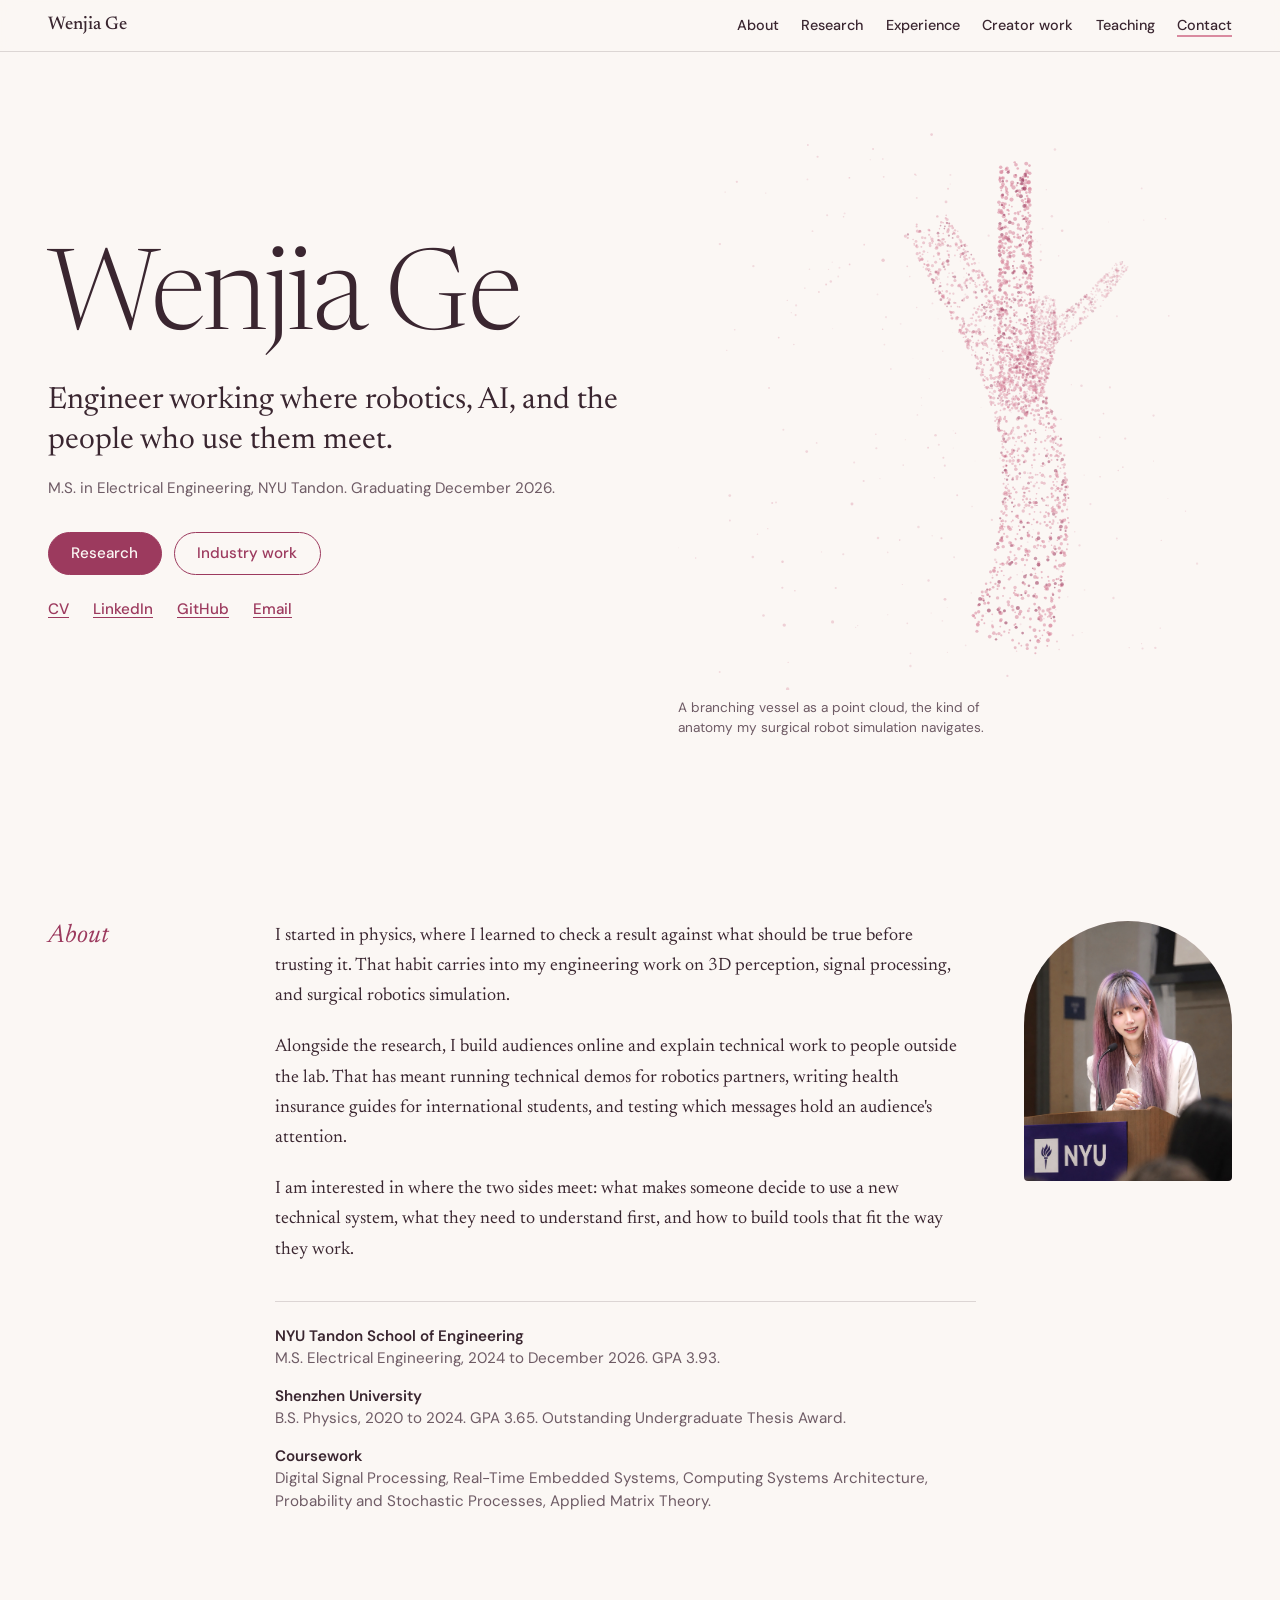
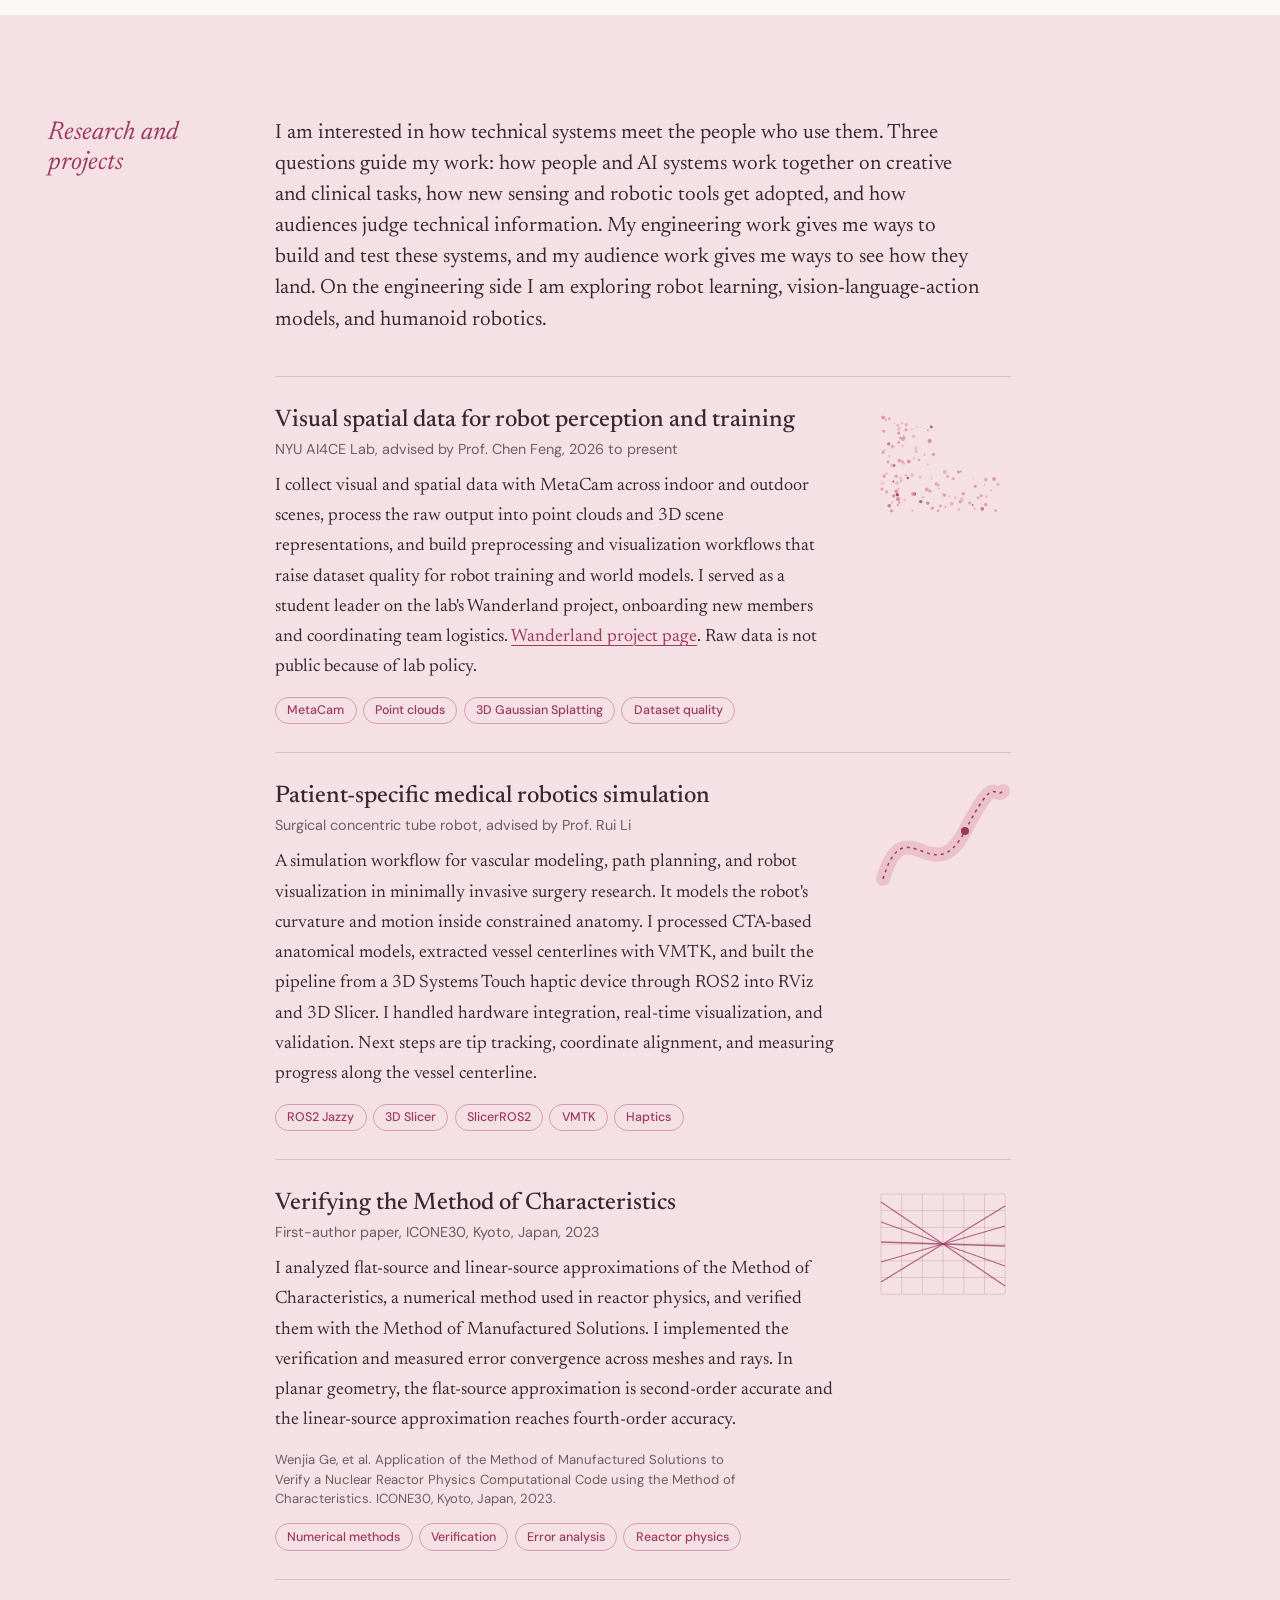
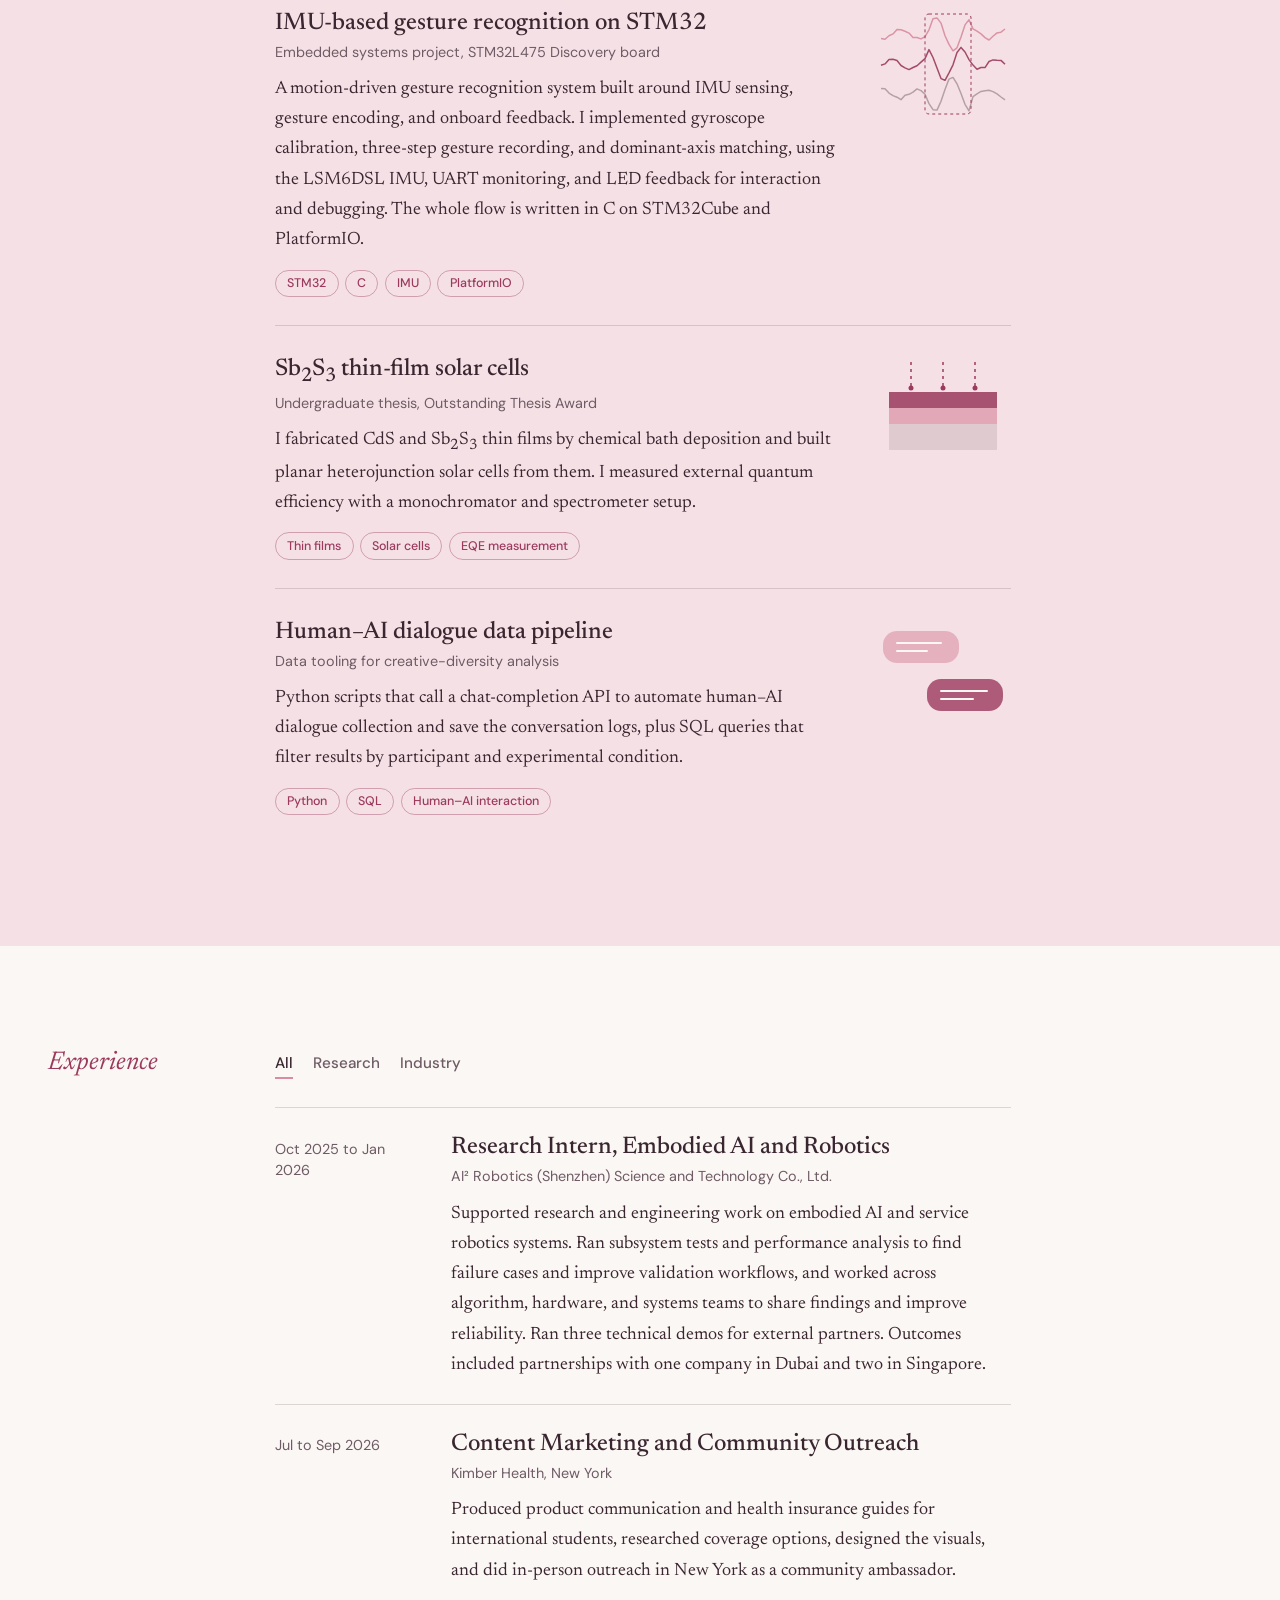
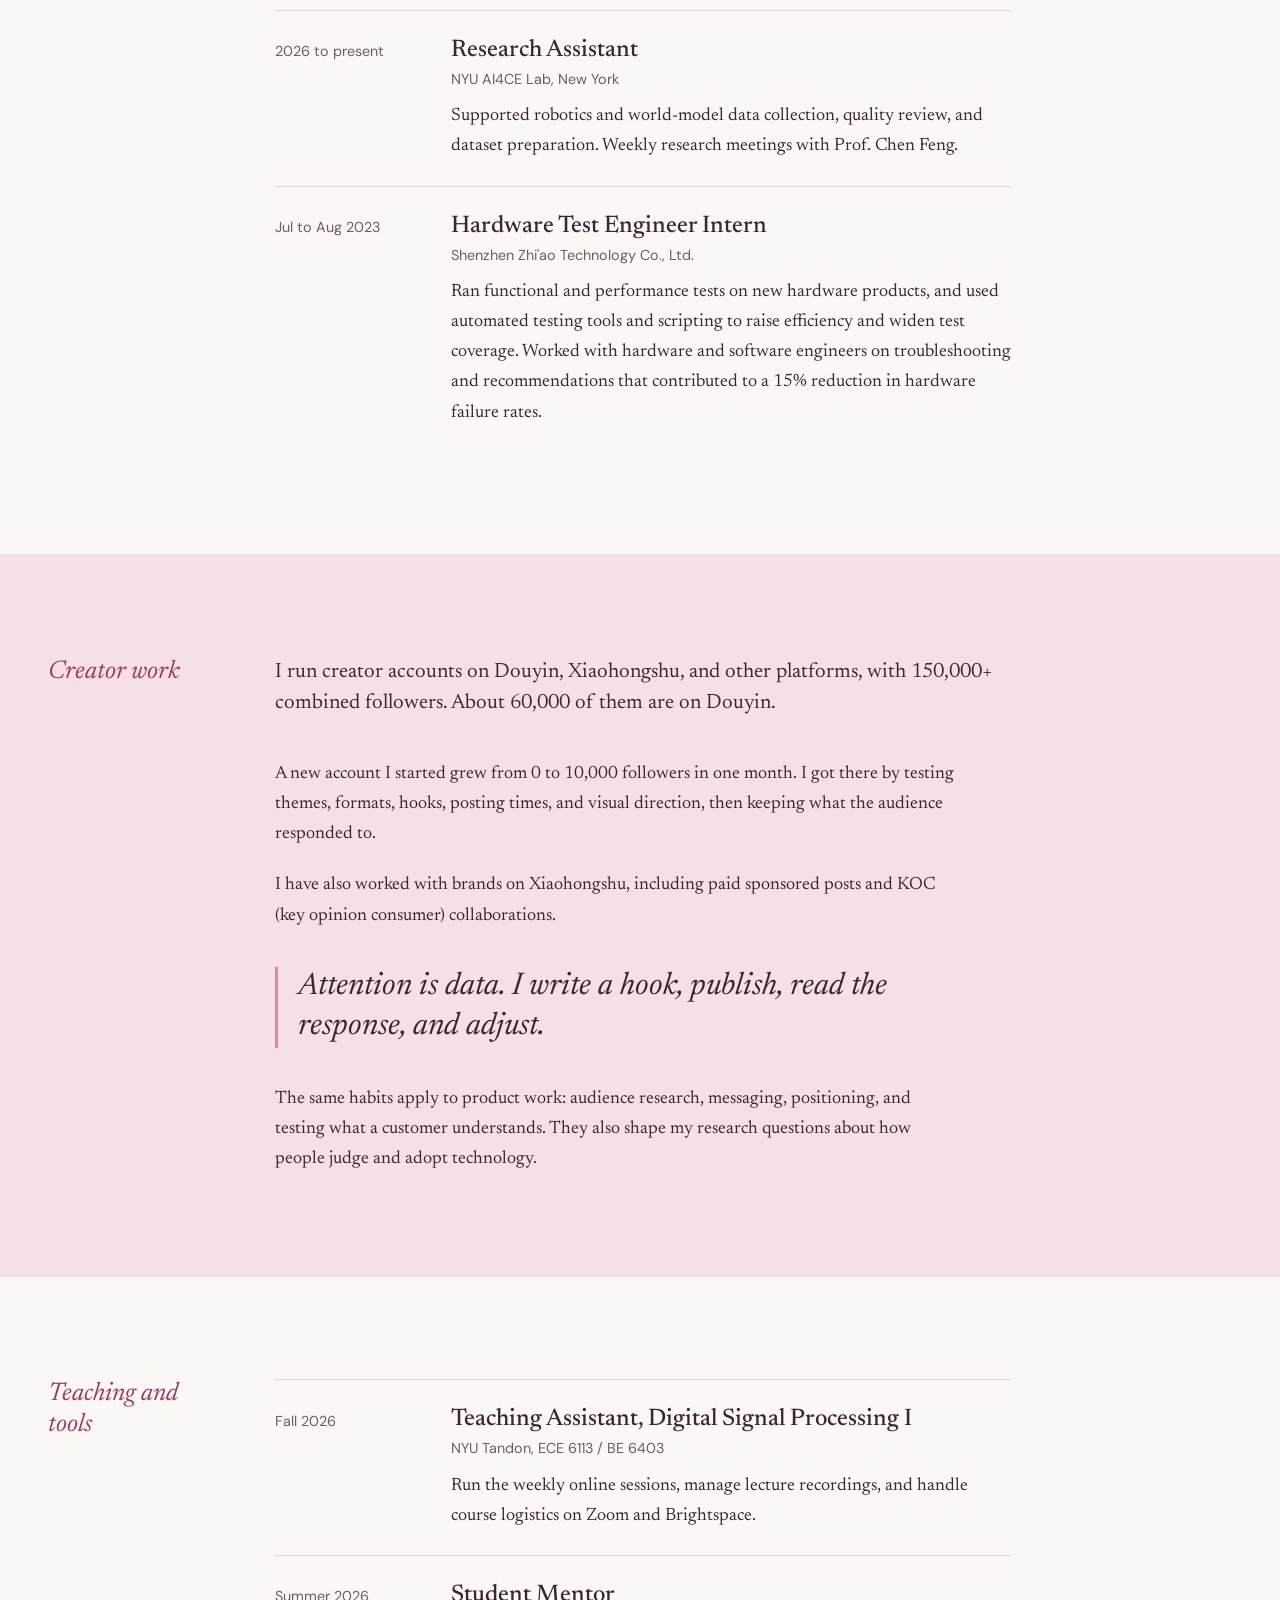
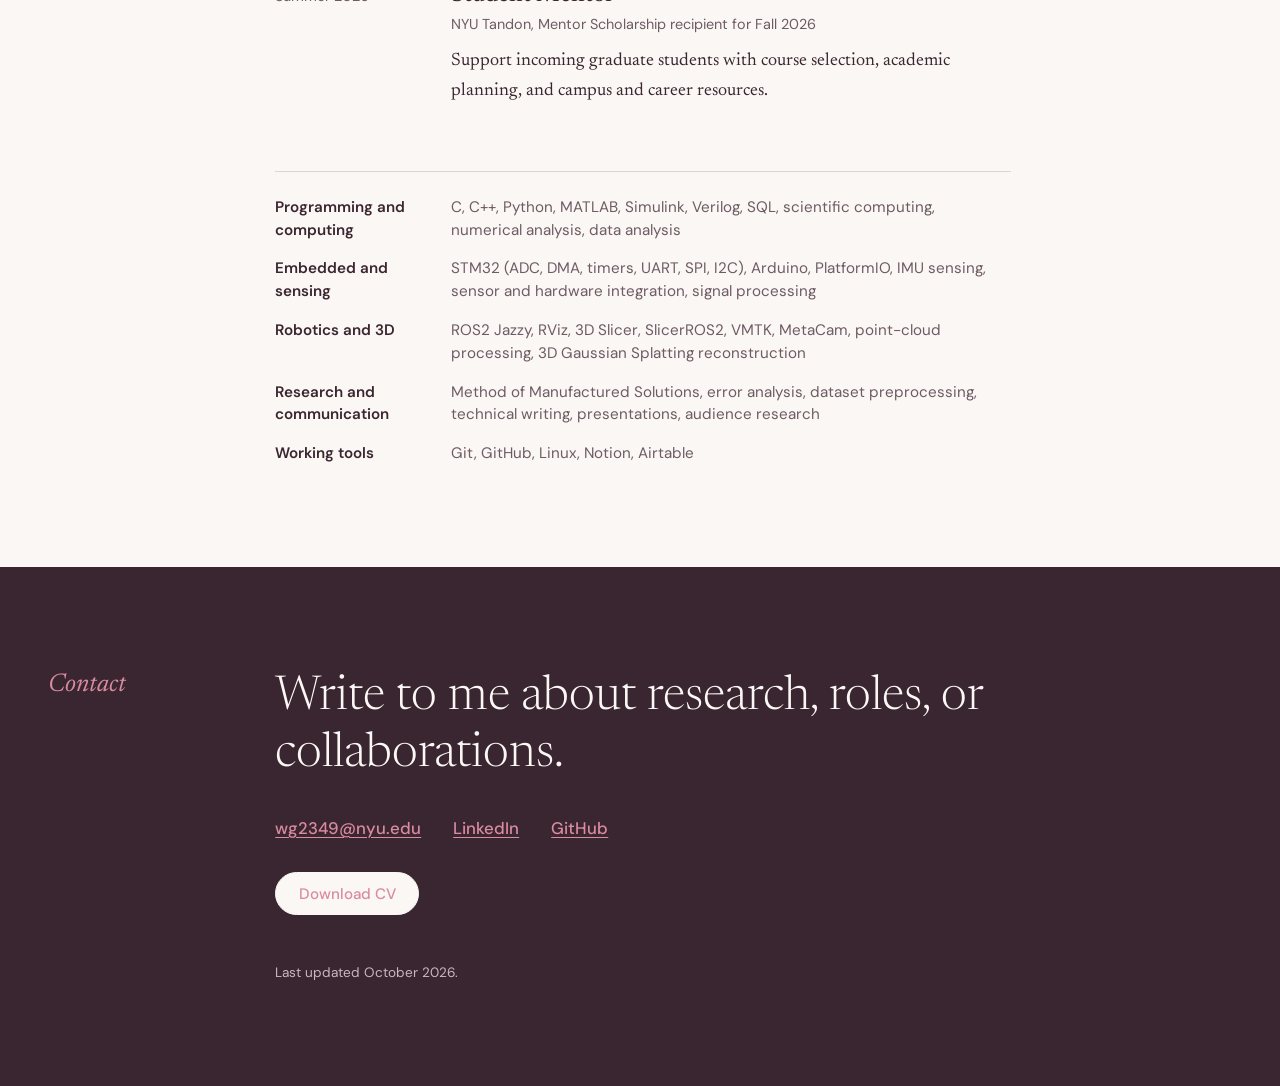
==== commit 8c277ab8: "Update CV and contact email Replace the CV with the current academic version and switch the contact " ====
--- a/index.html
+++ b/index.html
@@ -262,7 +262,7 @@
         <div class="content">
           <p class="contact__lead">Write to me about research, roles, or collaborations.</p>
           <ul class="contact__links">
-            <li><a data-email="show" href="#contact">Email</a><noscript>wenjia586 at gmail dot com</noscript></li>
+            <li><a data-email="show" href="#contact">Email</a><noscript>wg2349 at nyu dot edu</noscript></li>
             <li><a href="https://www.linkedin.com/in/wenjia-ge" rel="noopener">LinkedIn</a></li>
             <li><a href="https://github.com/Wenjia-Ge" rel="noopener">GitHub</a></li>
           </ul>
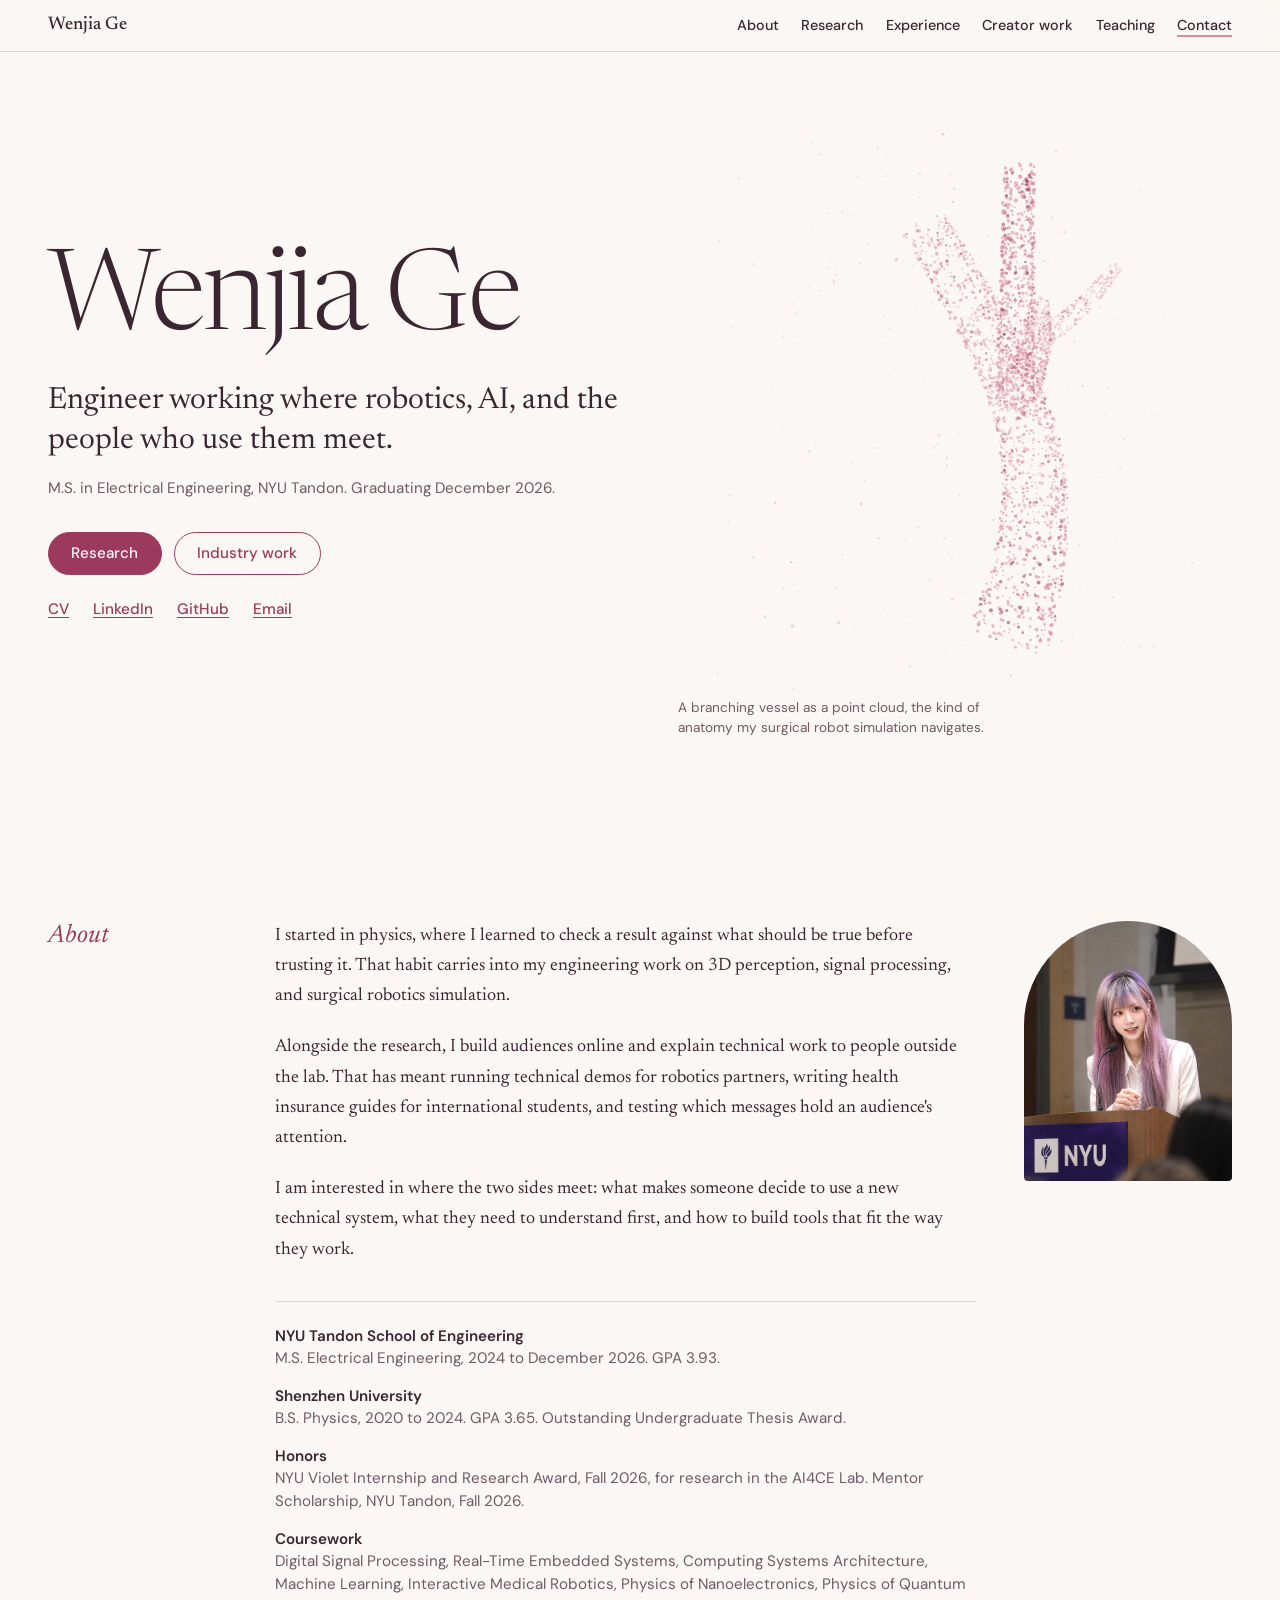
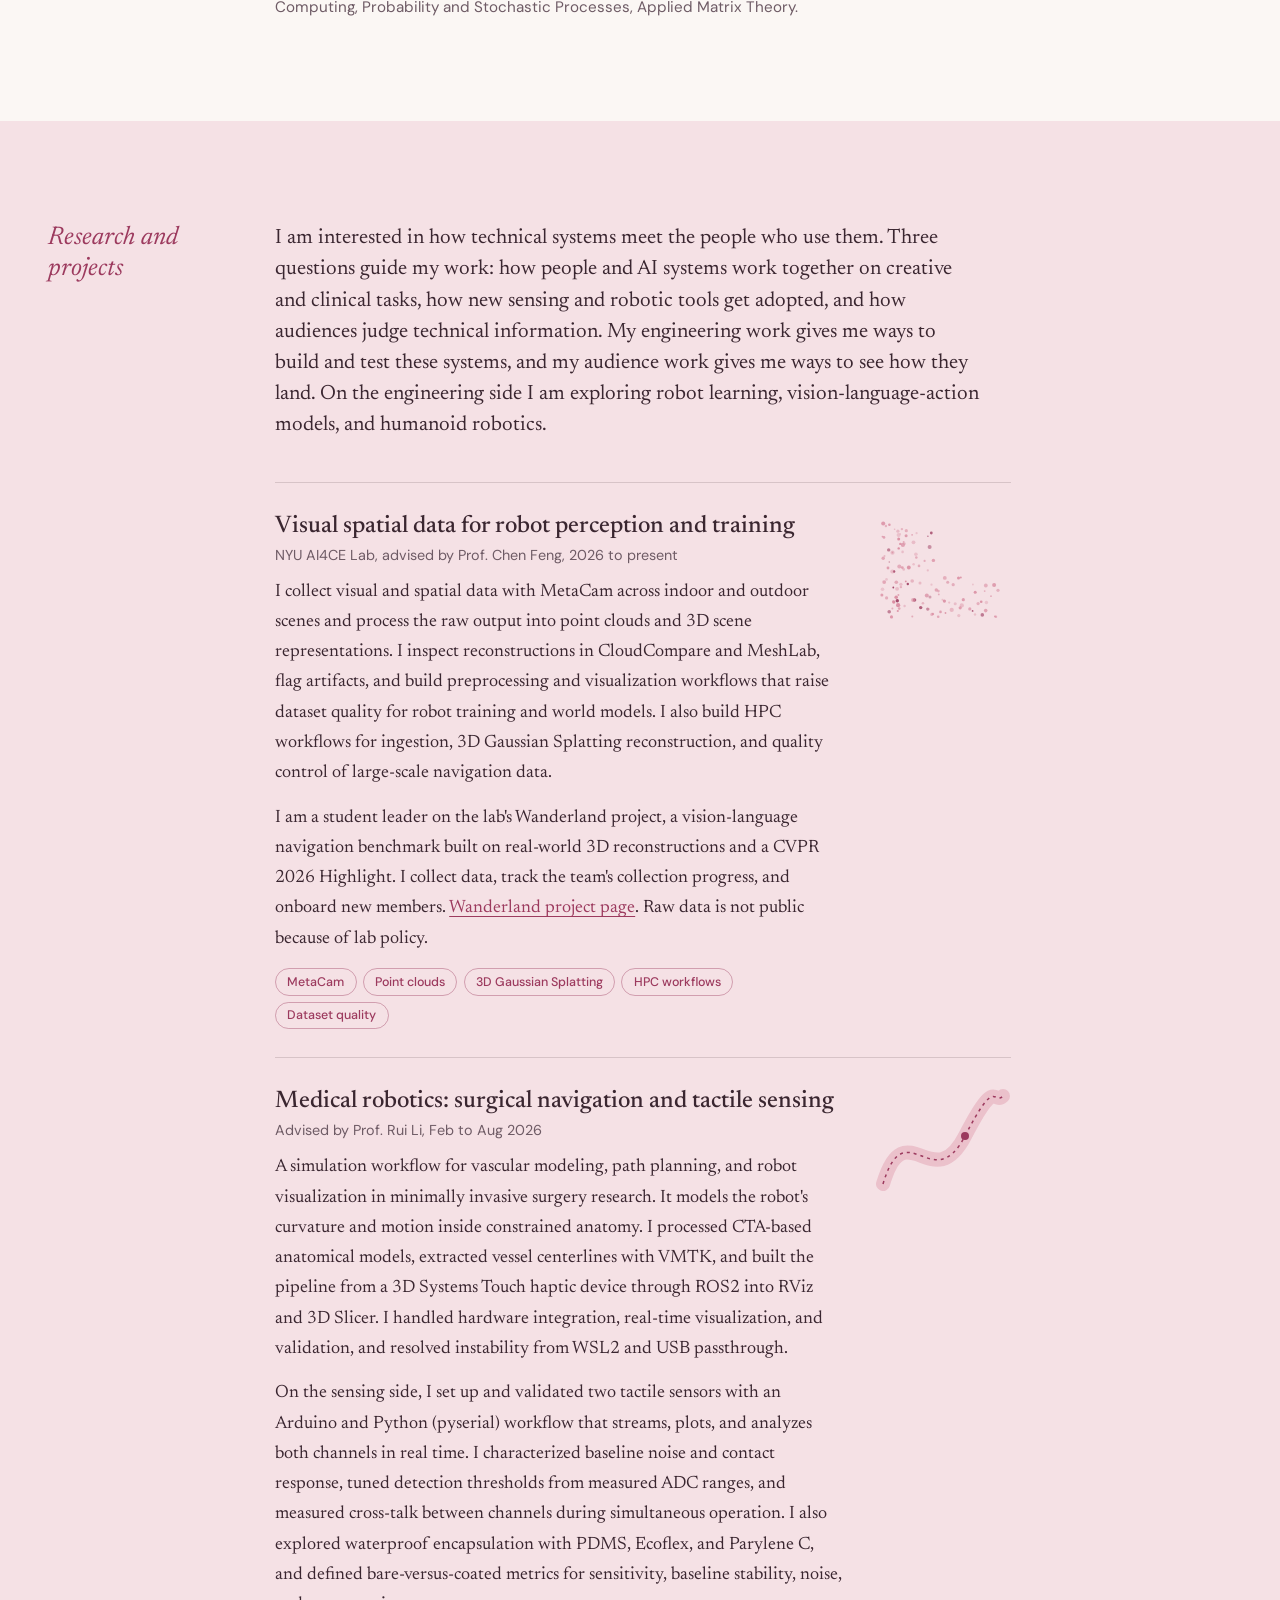
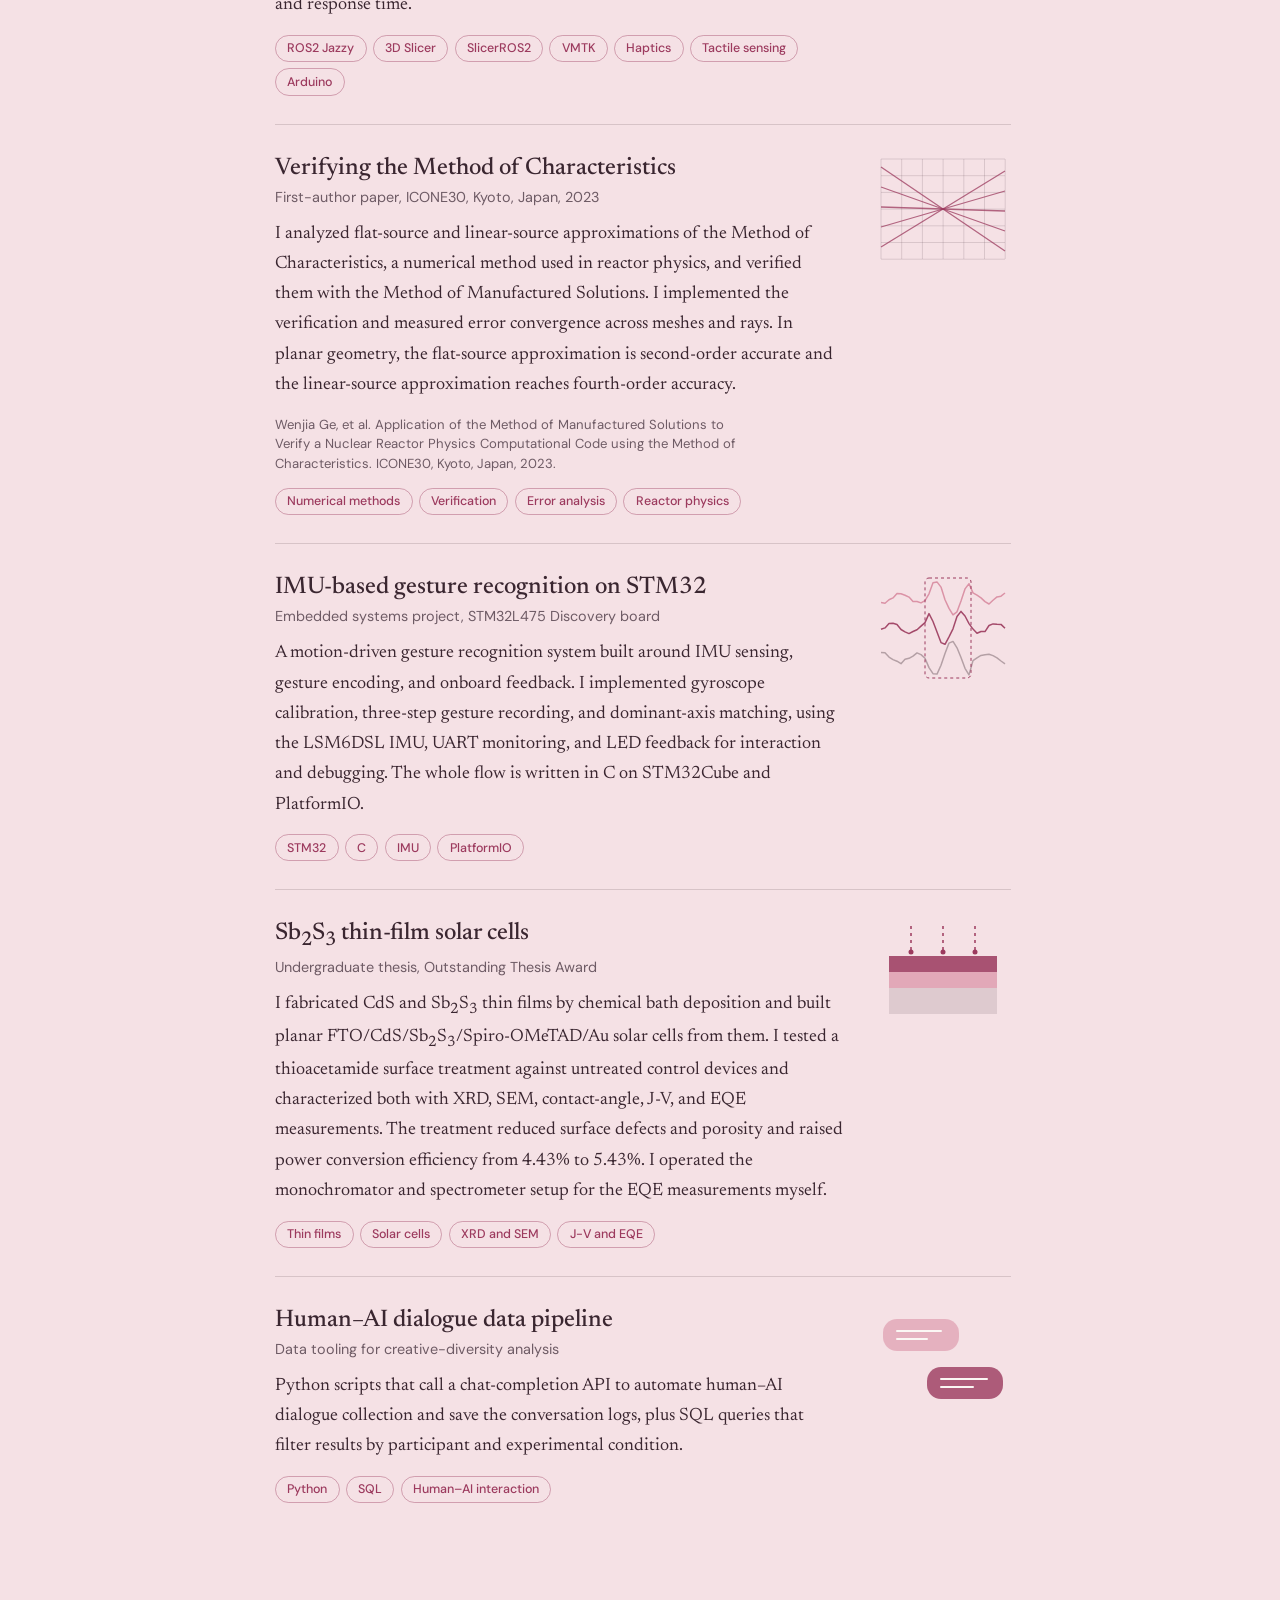
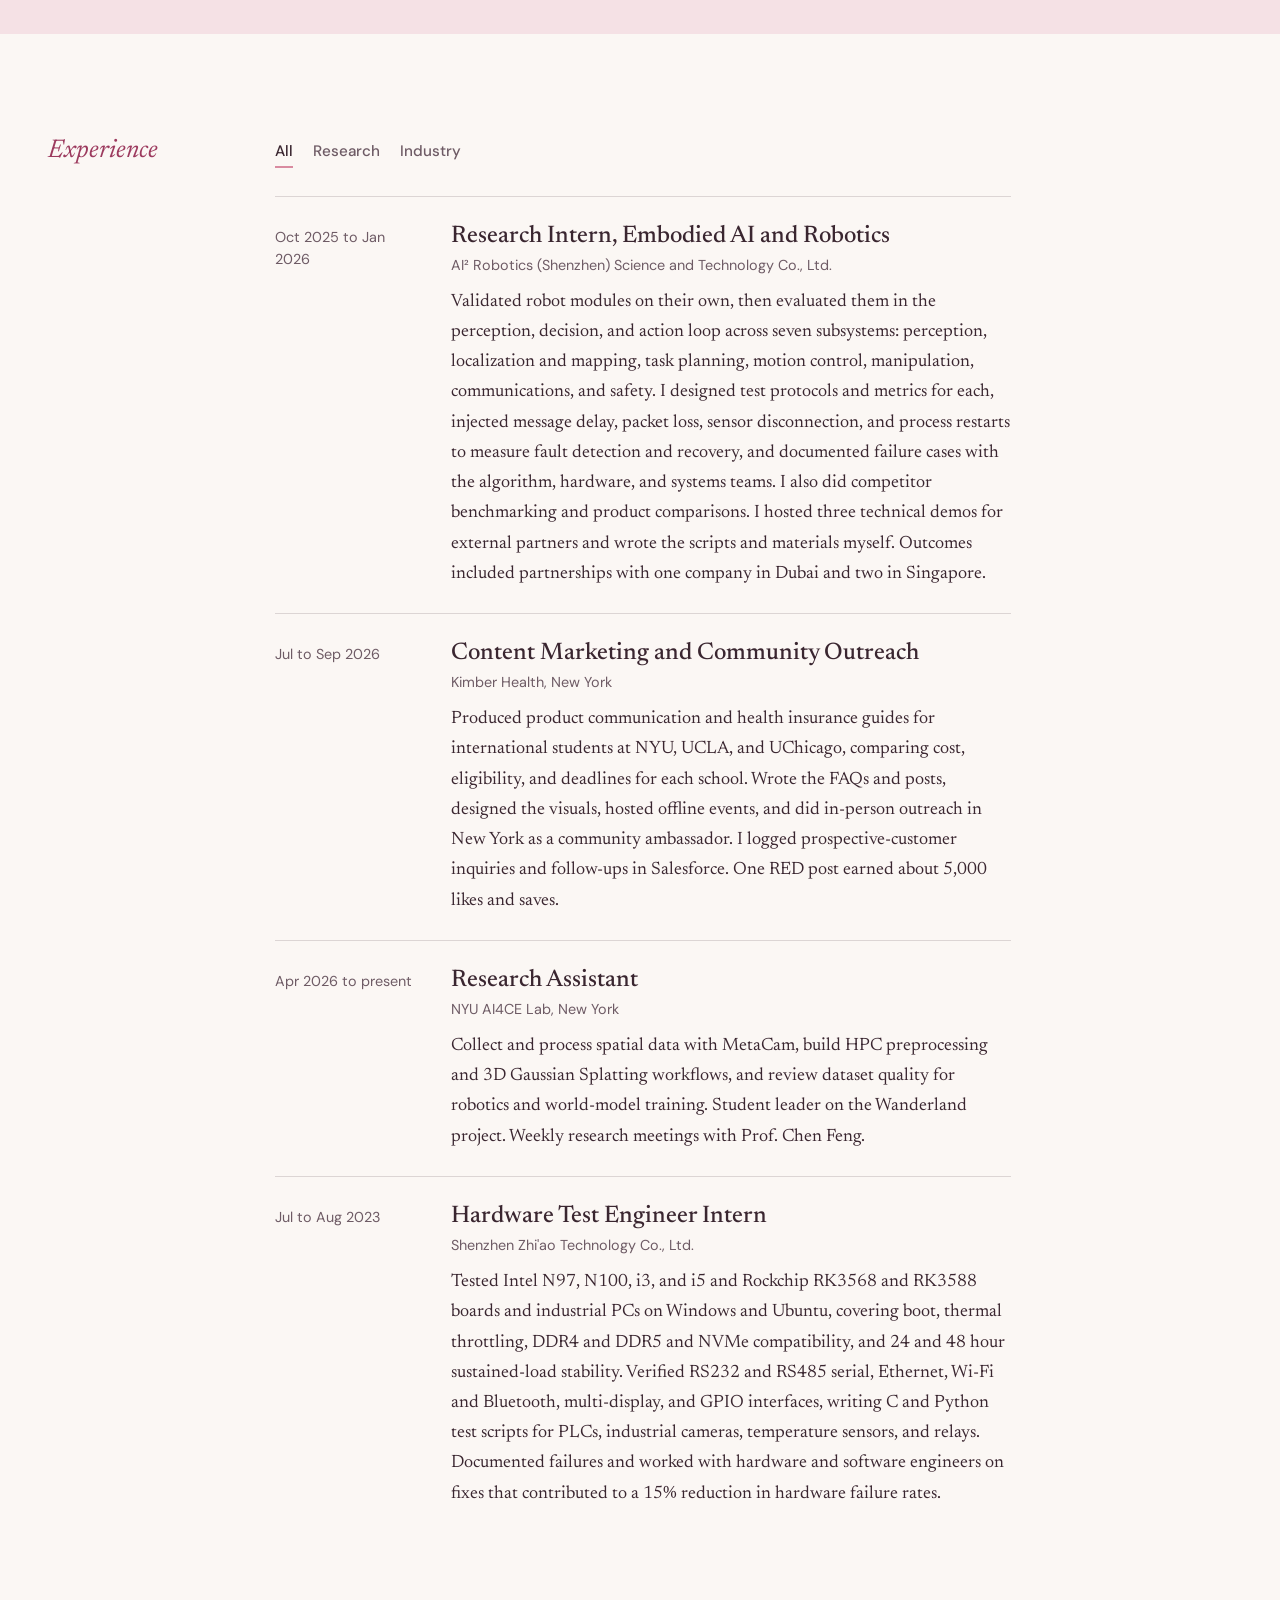
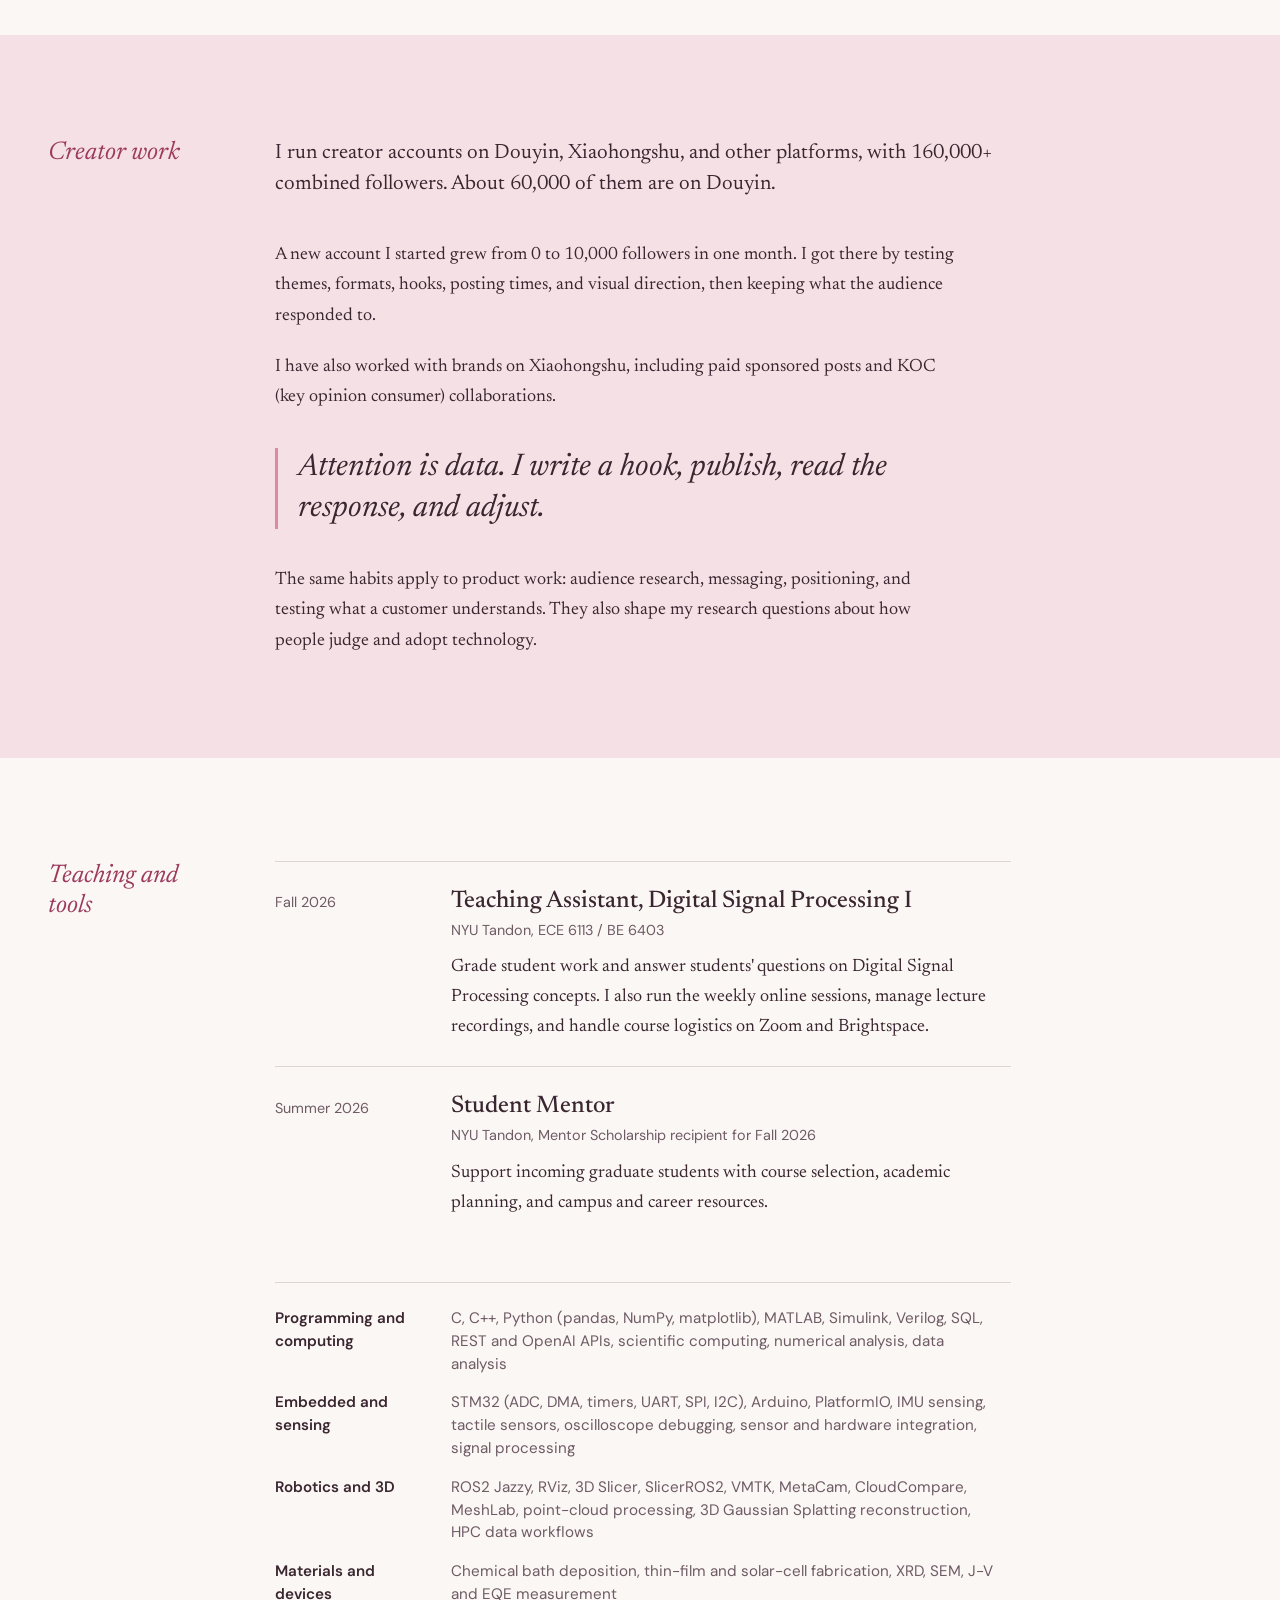
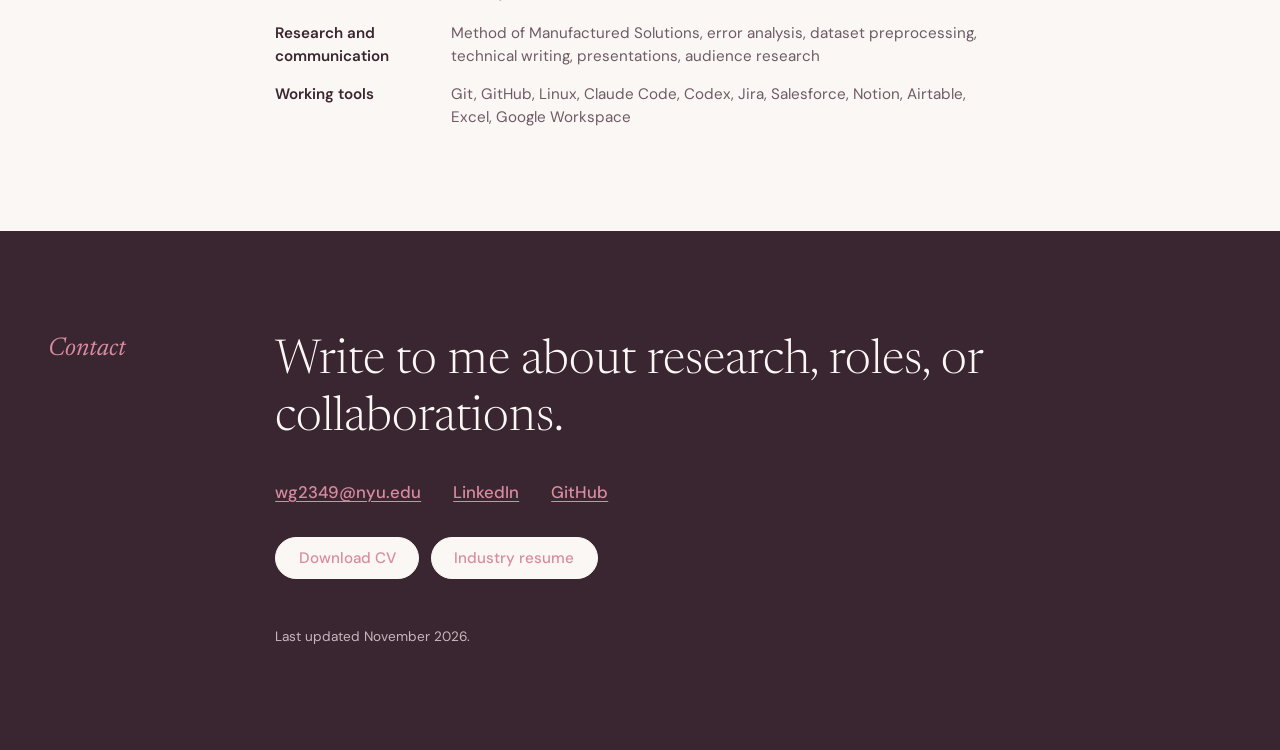
==== commit b90de863: "Add research details, honors, and industry resume Update About, research, experience and skills with" ====
--- a/index.html
+++ b/index.html
@@ -77,8 +77,12 @@
                 <dd>B.S. Physics, 2020 to 2024. GPA 3.65. Outstanding Undergraduate Thesis Award.</dd>
               </div>
               <div>
+                <dt>Honors</dt>
+                <dd>NYU Violet Internship and Research Award, Fall 2026, for research in the AI4CE Lab. Mentor Scholarship, NYU Tandon, Fall 2026.</dd>
+              </div>
+              <div>
                 <dt>Coursework</dt>
-                <dd>Digital Signal Processing, Real-Time Embedded Systems, Computing Systems Architecture, Probability and Stochastic Processes, Applied Matrix Theory.</dd>
+                <dd>Digital Signal Processing, Real-Time Embedded Systems, Computing Systems Architecture, Machine Learning, Interactive Medical Robotics, Physics of Nanoelectronics, Physics of Quantum Computing, Probability and Stochastic Processes, Applied Matrix Theory.</dd>
               </div>
             </dl>
           </div>
@@ -100,18 +104,20 @@
             <div>
               <h3>Visual spatial data for robot perception and training</h3>
               <p class="entry__meta">NYU AI4CE Lab, advised by Prof. Chen Feng, 2026 to present</p>
-              <p>I collect visual and spatial data with MetaCam across indoor and outdoor scenes, process the raw output into point clouds and 3D scene representations, and build preprocessing and visualization workflows that raise dataset quality for robot training and world models. I served as a student leader on the lab's Wanderland project, onboarding new members and coordinating team logistics. <a href="https://ai4ce.github.io/wanderland/" rel="noopener">Wanderland project page</a>. Raw data is not public because of lab policy.</p>
-              <ul class="tags"><li>MetaCam</li><li>Point clouds</li><li>3D Gaussian Splatting</li><li>Dataset quality</li></ul>
+              <p>I collect visual and spatial data with MetaCam across indoor and outdoor scenes and process the raw output into point clouds and 3D scene representations. I inspect reconstructions in CloudCompare and MeshLab, flag artifacts, and build preprocessing and visualization workflows that raise dataset quality for robot training and world models. I also build HPC workflows for ingestion, 3D Gaussian Splatting reconstruction, and quality control of large-scale navigation data.</p>
+              <p>I am a student leader on the lab's Wanderland project, a vision-language navigation benchmark built on real-world 3D reconstructions and a CVPR 2026 Highlight. I collect data, track the team's collection progress, and onboard new members. <a href="https://ai4ce.github.io/wanderland/" rel="noopener">Wanderland project page</a>. Raw data is not public because of lab policy.</p>
+              <ul class="tags"><li>MetaCam</li><li>Point clouds</li><li>3D Gaussian Splatting</li><li>HPC workflows</li><li>Dataset quality</li></ul>
             </div>
             <svg class="motif" data-motif="cloud" viewBox="0 0 136 112" aria-hidden="true"></svg>
           </article>
 
           <article class="entry">
             <div>
-              <h3>Patient-specific medical robotics simulation</h3>
-              <p class="entry__meta">Surgical concentric tube robot, advised by Prof. Rui Li</p>
-              <p>A simulation workflow for vascular modeling, path planning, and robot visualization in minimally invasive surgery research. It models the robot's curvature and motion inside constrained anatomy. I processed CTA-based anatomical models, extracted vessel centerlines with VMTK, and built the pipeline from a 3D Systems Touch haptic device through ROS2 into RViz and 3D Slicer. I handled hardware integration, real-time visualization, and validation. Next steps are tip tracking, coordinate alignment, and measuring progress along the vessel centerline.</p>
-              <ul class="tags"><li>ROS2 Jazzy</li><li>3D Slicer</li><li>SlicerROS2</li><li>VMTK</li><li>Haptics</li></ul>
+              <h3>Medical robotics: surgical navigation and tactile sensing</h3>
+              <p class="entry__meta">Advised by Prof. Rui Li, Feb to Aug 2026</p>
+              <p>A simulation workflow for vascular modeling, path planning, and robot visualization in minimally invasive surgery research. It models the robot's curvature and motion inside constrained anatomy. I processed CTA-based anatomical models, extracted vessel centerlines with VMTK, and built the pipeline from a 3D Systems Touch haptic device through ROS2 into RViz and 3D Slicer. I handled hardware integration, real-time visualization, and validation, and resolved instability from WSL2 and USB passthrough.</p>
+              <p>On the sensing side, I set up and validated two tactile sensors with an Arduino and Python (pyserial) workflow that streams, plots, and analyzes both channels in real time. I characterized baseline noise and contact response, tuned detection thresholds from measured ADC ranges, and measured cross-talk between channels during simultaneous operation. I also explored waterproof encapsulation with PDMS, Ecoflex, and Parylene C, and defined bare-versus-coated metrics for sensitivity, baseline stability, noise, and response time.</p>
+              <ul class="tags"><li>ROS2 Jazzy</li><li>3D Slicer</li><li>SlicerROS2</li><li>VMTK</li><li>Haptics</li><li>Tactile sensing</li><li>Arduino</li></ul>
             </div>
             <svg class="motif" data-motif="tube" viewBox="0 0 136 112" aria-hidden="true"></svg>
           </article>
@@ -141,8 +147,8 @@
             <div>
               <h3>Sb<sub>2</sub>S<sub>3</sub> thin-film solar cells</h3>
               <p class="entry__meta">Undergraduate thesis, Outstanding Thesis Award</p>
-              <p>I fabricated CdS and Sb<sub>2</sub>S<sub>3</sub> thin films by chemical bath deposition and built planar heterojunction solar cells from them. I measured external quantum efficiency with a monochromator and spectrometer setup.</p>
-              <ul class="tags"><li>Thin films</li><li>Solar cells</li><li>EQE measurement</li></ul>
+              <p>I fabricated CdS and Sb<sub>2</sub>S<sub>3</sub> thin films by chemical bath deposition and built planar FTO/CdS/Sb<sub>2</sub>S<sub>3</sub>/Spiro-OMeTAD/Au solar cells from them. I tested a thioacetamide surface treatment against untreated control devices and characterized both with XRD, SEM, contact-angle, J-V, and EQE measurements. The treatment reduced surface defects and porosity and raised power conversion efficiency from 4.43% to 5.43%. I operated the monochromator and spectrometer setup for the EQE measurements myself.</p>
+              <ul class="tags"><li>Thin films</li><li>Solar cells</li><li>XRD and SEM</li><li>J-V and EQE</li></ul>
             </div>
             <svg class="motif" data-motif="film" viewBox="0 0 136 112" aria-hidden="true"></svg>
           </article>
@@ -177,7 +183,7 @@
               <div>
                 <h3>Research Intern, Embodied AI and Robotics</h3>
                 <p class="job__org">AI² Robotics (Shenzhen) Science and Technology Co., Ltd.</p>
-                <p>Supported research and engineering work on embodied AI and service robotics systems. Ran subsystem tests and performance analysis to find failure cases and improve validation workflows, and worked across algorithm, hardware, and systems teams to share findings and improve reliability. Ran three technical demos for external partners. Outcomes included partnerships with one company in Dubai and two in Singapore.</p>
+                <p>Validated robot modules on their own, then evaluated them in the perception, decision, and action loop across seven subsystems: perception, localization and mapping, task planning, motion control, manipulation, communications, and safety. I designed test protocols and metrics for each, injected message delay, packet loss, sensor disconnection, and process restarts to measure fault detection and recovery, and documented failure cases with the algorithm, hardware, and systems teams. I also did competitor benchmarking and product comparisons. I hosted three technical demos for external partners and wrote the scripts and materials myself. Outcomes included partnerships with one company in Dubai and two in Singapore.</p>
               </div>
             </li>
             <li class="job" data-kind="industry">
@@ -185,15 +191,15 @@
               <div>
                 <h3>Content Marketing and Community Outreach</h3>
                 <p class="job__org">Kimber Health, New York</p>
-                <p>Produced product communication and health insurance guides for international students, researched coverage options, designed the visuals, and did in-person outreach in New York as a community ambassador.</p>
+                <p>Produced product communication and health insurance guides for international students at NYU, UCLA, and UChicago, comparing cost, eligibility, and deadlines for each school. Wrote the FAQs and posts, designed the visuals, hosted offline events, and did in-person outreach in New York as a community ambassador. I logged prospective-customer inquiries and follow-ups in Salesforce. One RED post earned about 5,000 likes and saves.</p>
               </div>
             </li>
             <li class="job" data-kind="research">
-              <p class="job__when">2026 to present</p>
+              <p class="job__when">Apr 2026 to present</p>
               <div>
                 <h3>Research Assistant</h3>
                 <p class="job__org">NYU AI4CE Lab, New York</p>
-                <p>Supported robotics and world-model data collection, quality review, and dataset preparation. Weekly research meetings with Prof. Chen Feng.</p>
+                <p>Collect and process spatial data with MetaCam, build HPC preprocessing and 3D Gaussian Splatting workflows, and review dataset quality for robotics and world-model training. Student leader on the Wanderland project. Weekly research meetings with Prof. Chen Feng.</p>
               </div>
             </li>
             <li class="job" data-kind="industry">
@@ -201,7 +207,7 @@
               <div>
                 <h3>Hardware Test Engineer Intern</h3>
                 <p class="job__org">Shenzhen Zhi'ao Technology Co., Ltd.</p>
-                <p>Ran functional and performance tests on new hardware products, and used automated testing tools and scripting to raise efficiency and widen test coverage. Worked with hardware and software engineers on troubleshooting and recommendations that contributed to a 15% reduction in hardware failure rates.</p>
+                <p>Tested Intel N97, N100, i3, and i5 and Rockchip RK3568 and RK3588 boards and industrial PCs on Windows and Ubuntu, covering boot, thermal throttling, DDR4 and DDR5 and NVMe compatibility, and 24 and 48 hour sustained-load stability. Verified RS232 and RS485 serial, Ethernet, Wi-Fi and Bluetooth, multi-display, and GPIO interfaces, writing C and Python test scripts for PLCs, industrial cameras, temperature sensors, and relays. Documented failures and worked with hardware and software engineers on fixes that contributed to a 15% reduction in hardware failure rates.</p>
               </div>
             </li>
           </ol>
@@ -213,7 +219,7 @@
       <div class="wrap">
         <h2 class="rail" id="creator-title">Creator work</h2>
         <div class="content prose">
-          <p class="lead">I run creator accounts on Douyin, Xiaohongshu, and other platforms, with 150,000+ combined followers. About 60,000 of them are on Douyin.</p>
+          <p class="lead">I run creator accounts on Douyin, Xiaohongshu, and other platforms, with 160,000+ combined followers. About 60,000 of them are on Douyin.</p>
           <p>A new account I started grew from 0 to 10,000 followers in one month. I got there by testing themes, formats, hooks, posting times, and visual direction, then keeping what the audience responded to.</p>
           <p>I have also worked with brands on Xiaohongshu, including paid sponsored posts and KOC (key opinion consumer) collaborations.</p>
           <blockquote class="pull">Attention is data. I write a hook, publish, read the response, and adjust.</blockquote>
@@ -232,7 +238,7 @@
               <div>
                 <h3>Teaching Assistant, Digital Signal Processing I</h3>
                 <p class="job__org">NYU Tandon, ECE 6113 / BE 6403</p>
-                <p>Run the weekly online sessions, manage lecture recordings, and handle course logistics on Zoom and Brightspace.</p>
+                <p>Grade student work and answer students' questions on Digital Signal Processing concepts. I also run the weekly online sessions, manage lecture recordings, and handle course logistics on Zoom and Brightspace.</p>
               </div>
             </li>
             <li class="job">
@@ -246,11 +252,12 @@
           </ol>
 
           <dl class="skills">
-            <div><dt>Programming and computing</dt><dd>C, C++, Python, MATLAB, Simulink, Verilog, SQL, scientific computing, numerical analysis, data analysis</dd></div>
-            <div><dt>Embedded and sensing</dt><dd>STM32 (ADC, DMA, timers, UART, SPI, I2C), Arduino, PlatformIO, IMU sensing, sensor and hardware integration, signal processing</dd></div>
-            <div><dt>Robotics and 3D</dt><dd>ROS2 Jazzy, RViz, 3D Slicer, SlicerROS2, VMTK, MetaCam, point-cloud processing, 3D Gaussian Splatting reconstruction</dd></div>
+            <div><dt>Programming and computing</dt><dd>C, C++, Python (pandas, NumPy, matplotlib), MATLAB, Simulink, Verilog, SQL, REST and OpenAI APIs, scientific computing, numerical analysis, data analysis</dd></div>
+            <div><dt>Embedded and sensing</dt><dd>STM32 (ADC, DMA, timers, UART, SPI, I2C), Arduino, PlatformIO, IMU sensing, tactile sensors, oscilloscope debugging, sensor and hardware integration, signal processing</dd></div>
+            <div><dt>Robotics and 3D</dt><dd>ROS2 Jazzy, RViz, 3D Slicer, SlicerROS2, VMTK, MetaCam, CloudCompare, MeshLab, point-cloud processing, 3D Gaussian Splatting reconstruction, HPC data workflows</dd></div>
+            <div><dt>Materials and devices</dt><dd>Chemical bath deposition, thin-film and solar-cell fabrication, XRD, SEM, J-V and EQE measurement</dd></div>
             <div><dt>Research and communication</dt><dd>Method of Manufactured Solutions, error analysis, dataset preprocessing, technical writing, presentations, audience research</dd></div>
-            <div><dt>Working tools</dt><dd>Git, GitHub, Linux, Notion, Airtable</dd></div>
+            <div><dt>Working tools</dt><dd>Git, GitHub, Linux, Claude Code, Codex, Jira, Salesforce, Notion, Airtable, Excel, Google Workspace</dd></div>
           </dl>
         </div>
       </div>
@@ -270,7 +277,7 @@
             <a class="btn btn--cream" href="CV_Wenjia_Ge.pdf">Download CV</a>
             <a class="btn btn--cream" href="resume-industry.pdf" data-file hidden>Industry resume</a>
           </p>
-          <p class="foot">Last updated October 2026.</p>
+          <p class="foot">Last updated November 2026.</p>
         </div>
       </div>
     </section>
--- a/style.css
+++ b/style.css
@@ -406,6 +406,8 @@
 @media (max-width: 860px) {
   body { font-size: 1.05rem; }
 
+  .nav__inner > nav { width: 100%; min-width: 0; }
+
   .nav ul {
     width: 100%;
     overflow-x: auto;
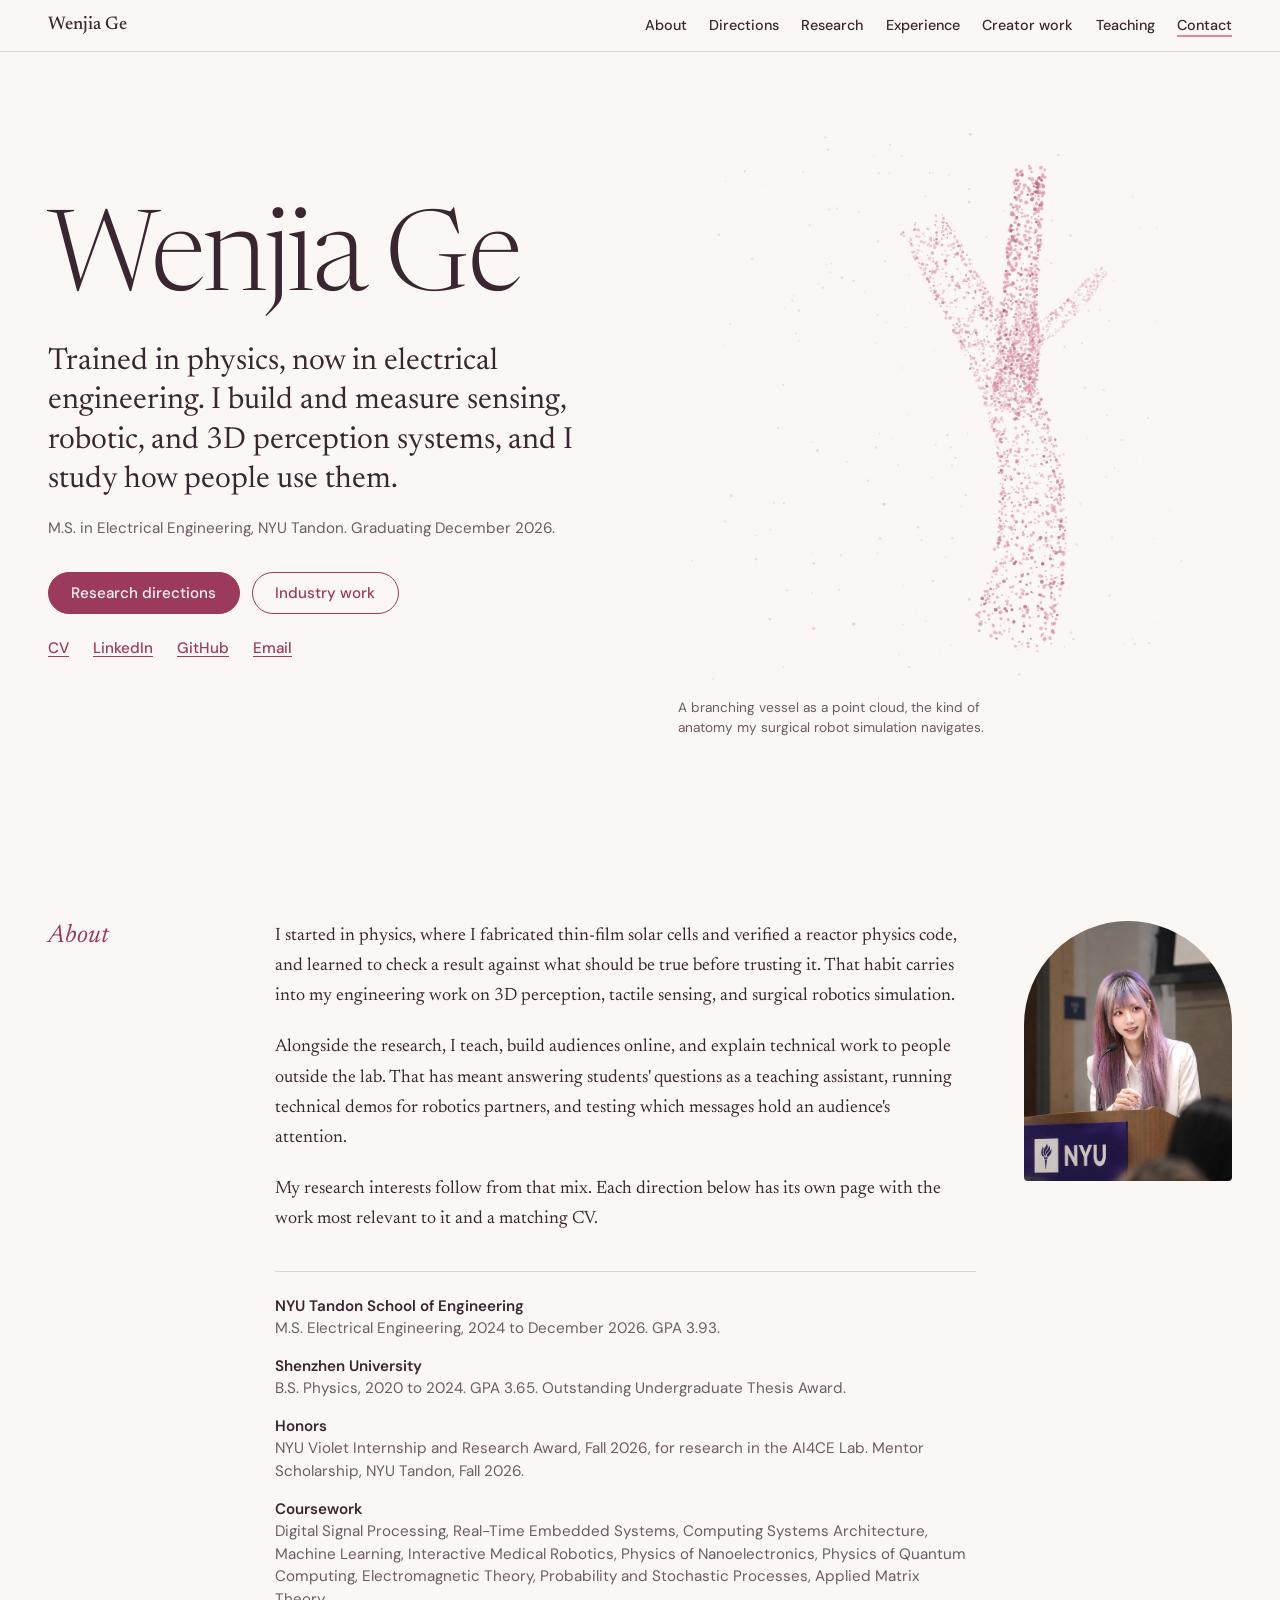
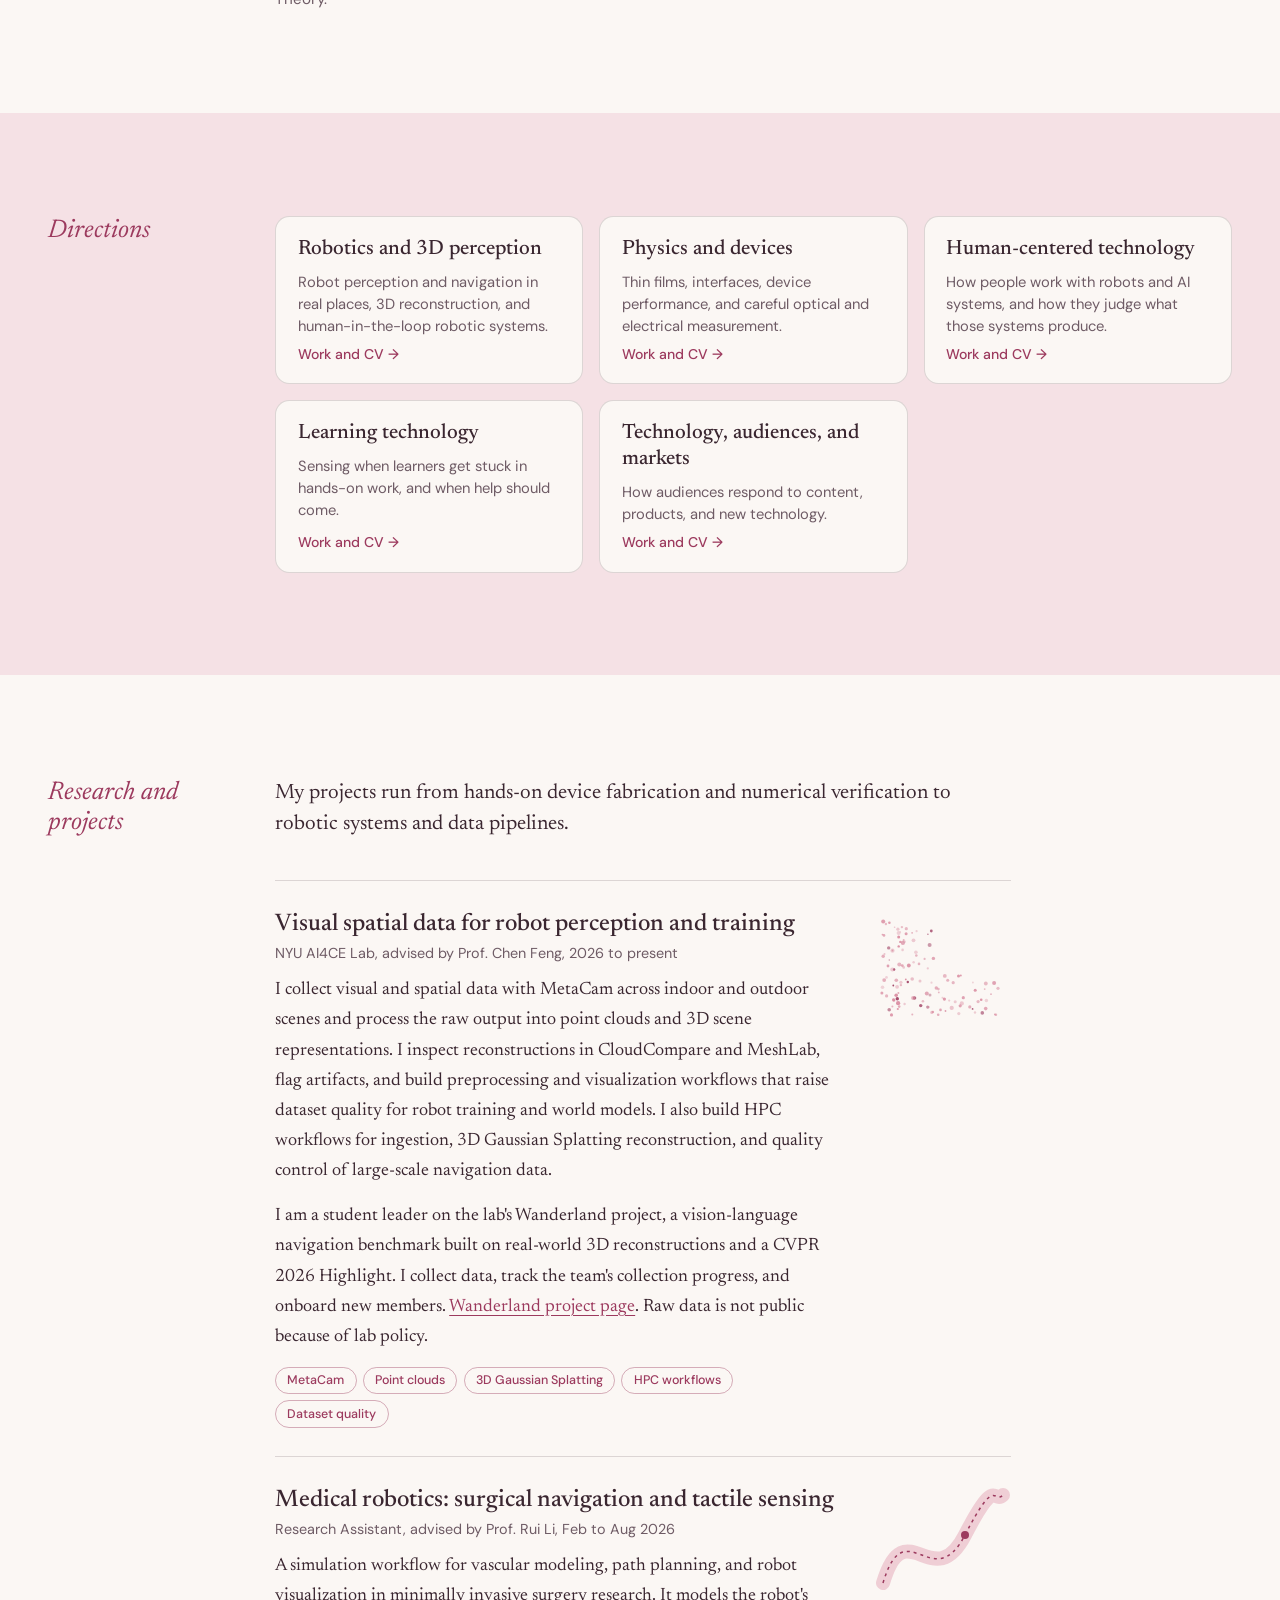
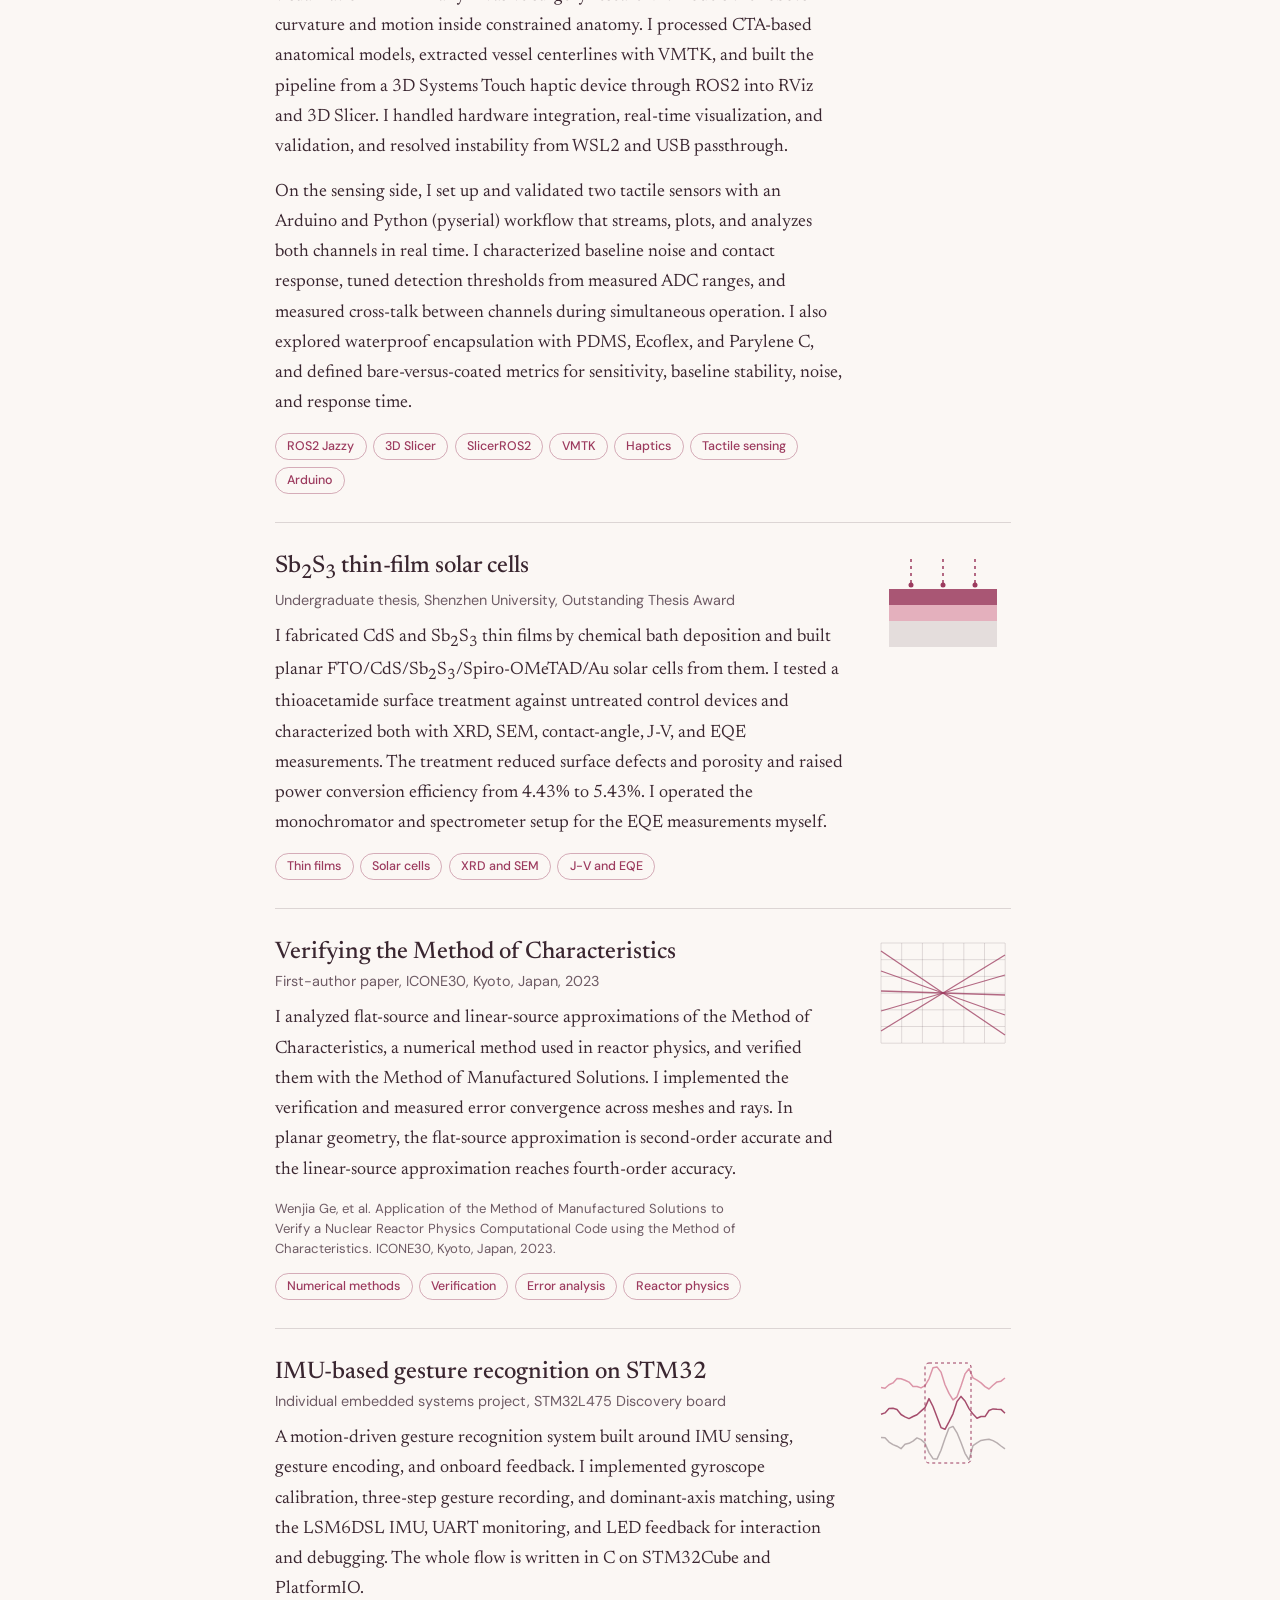
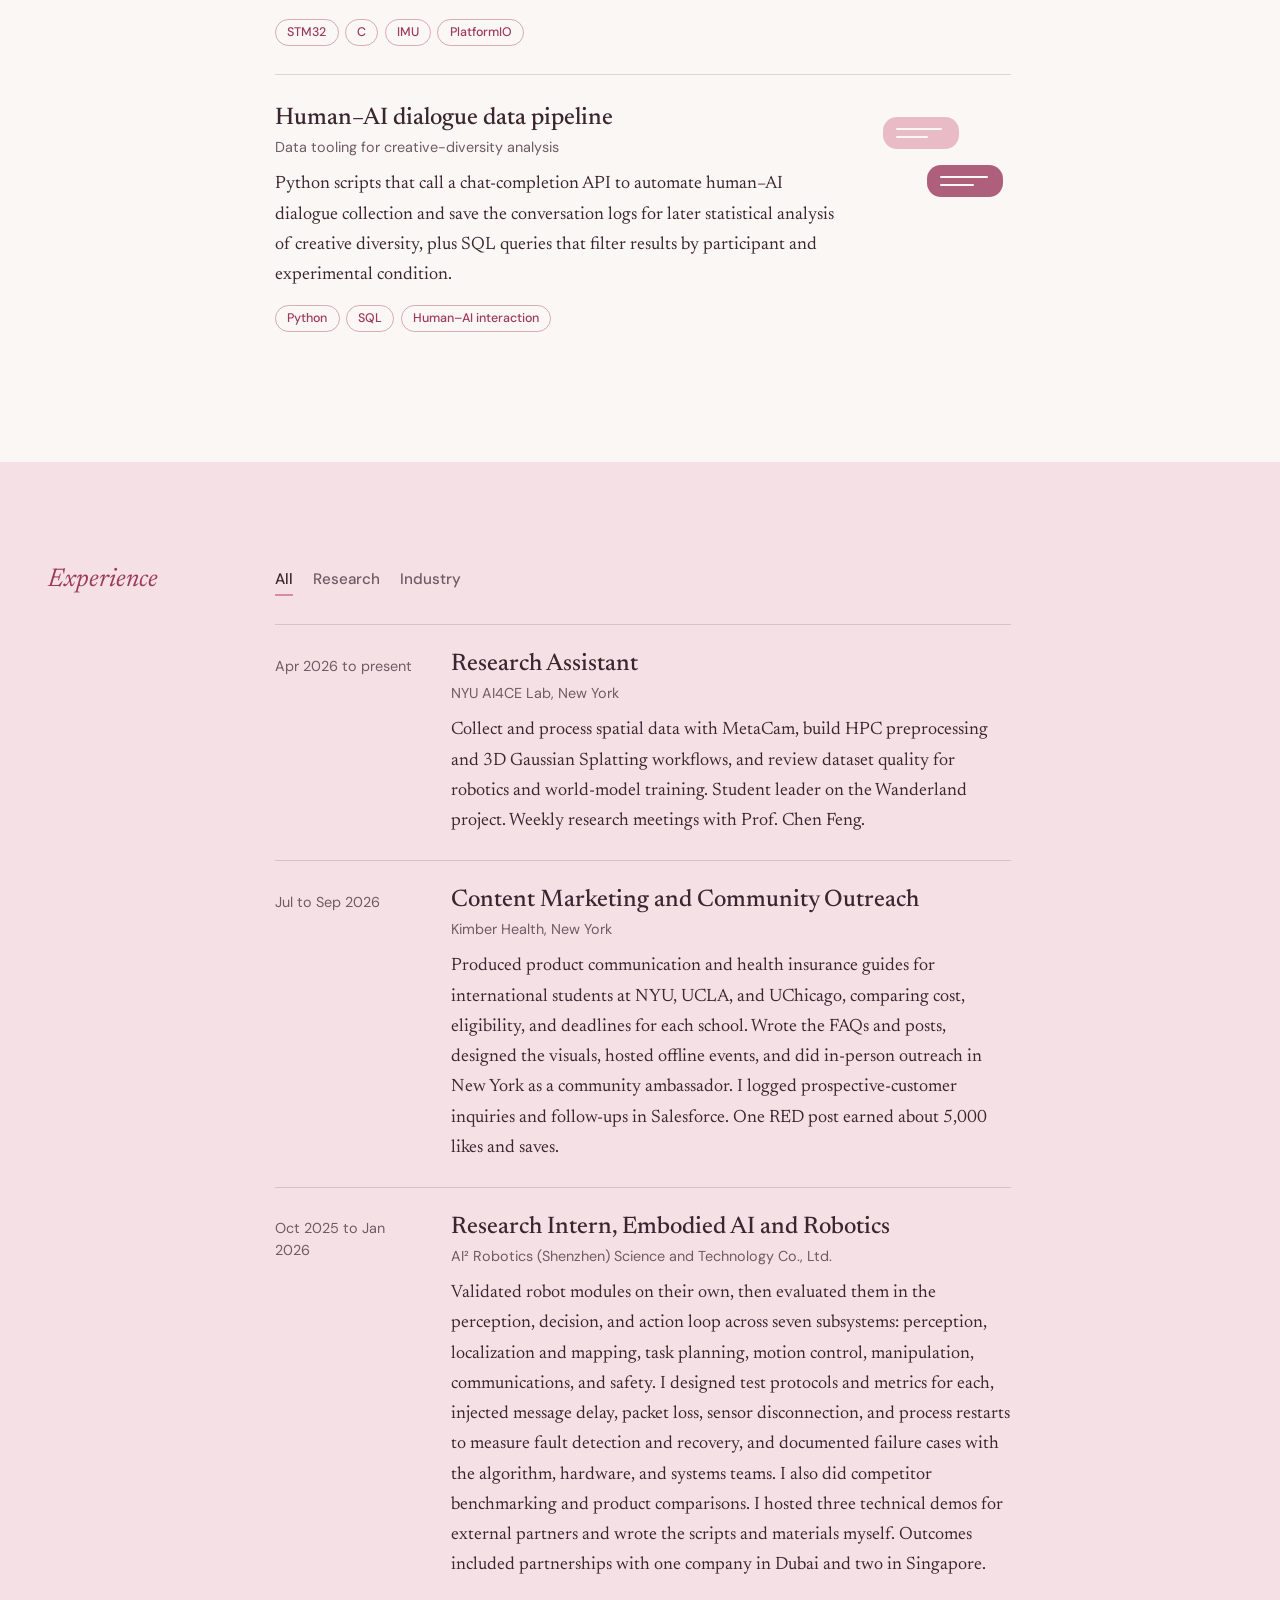
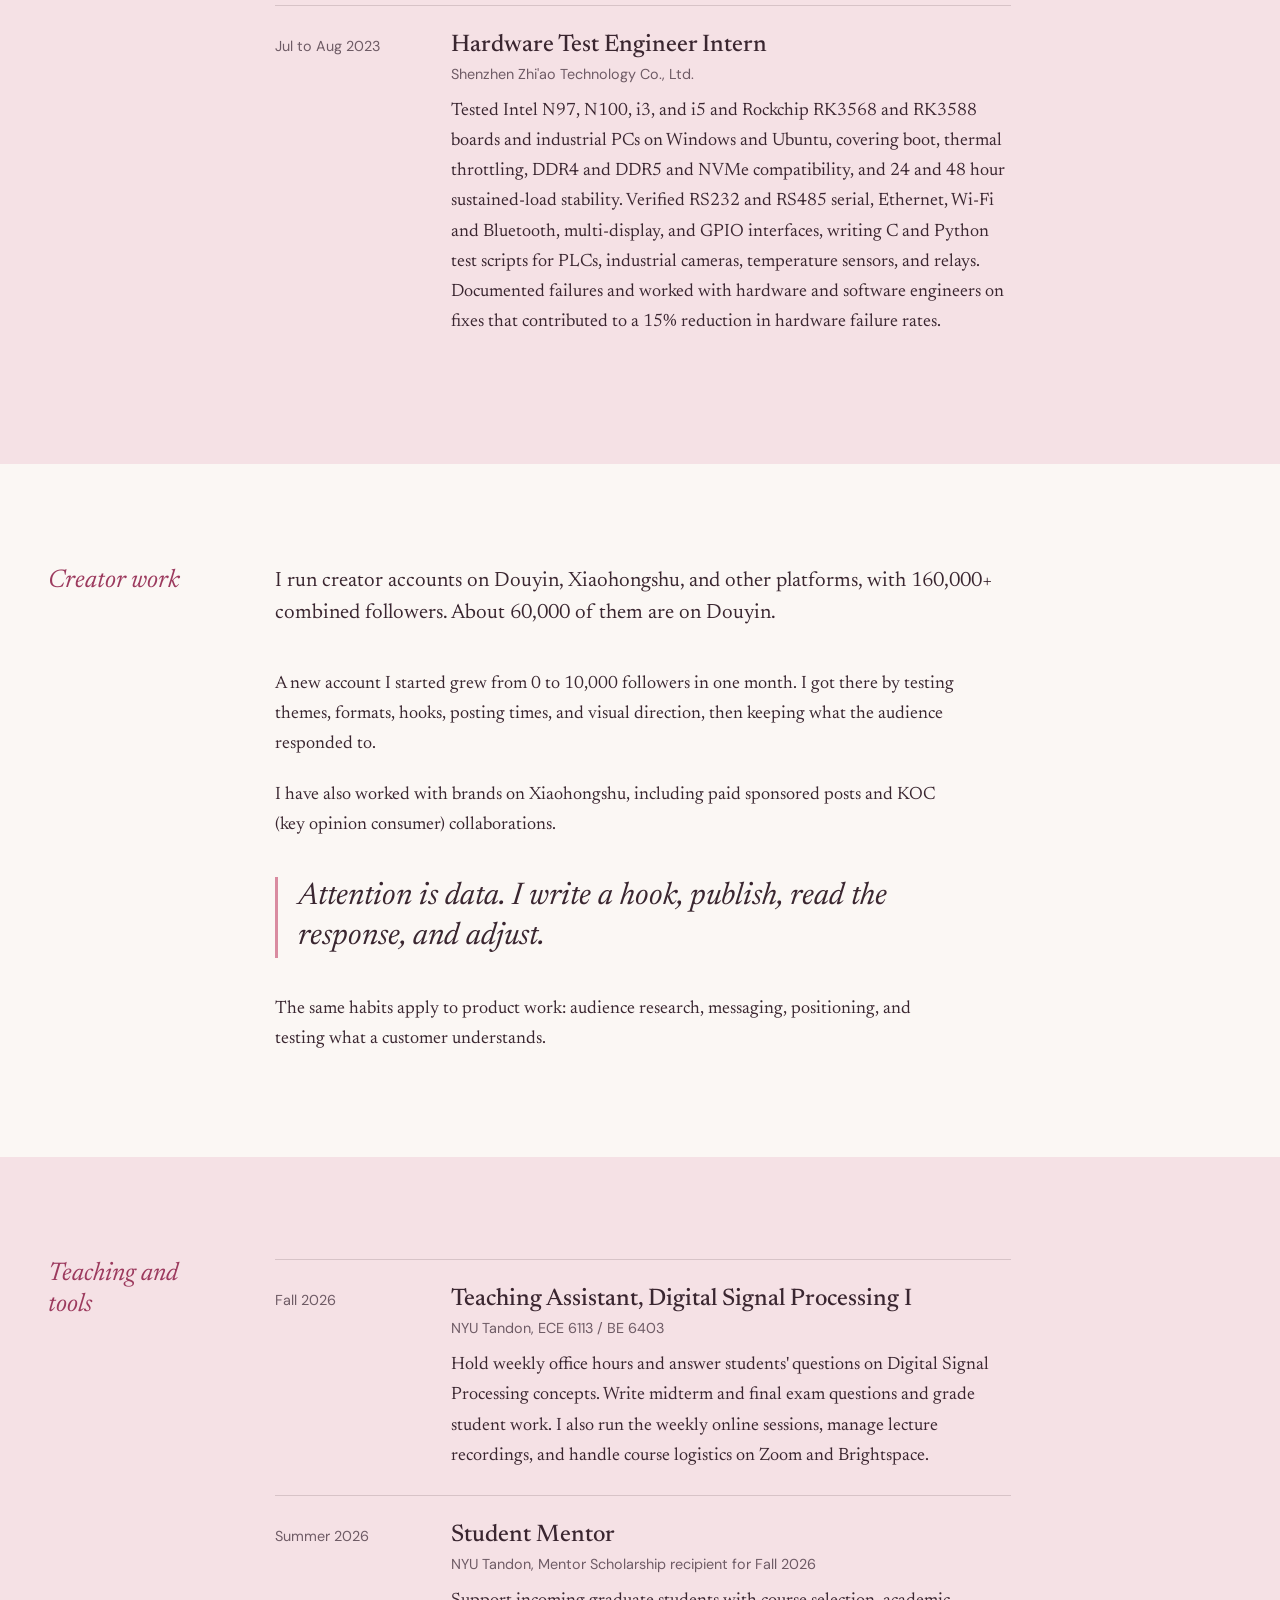
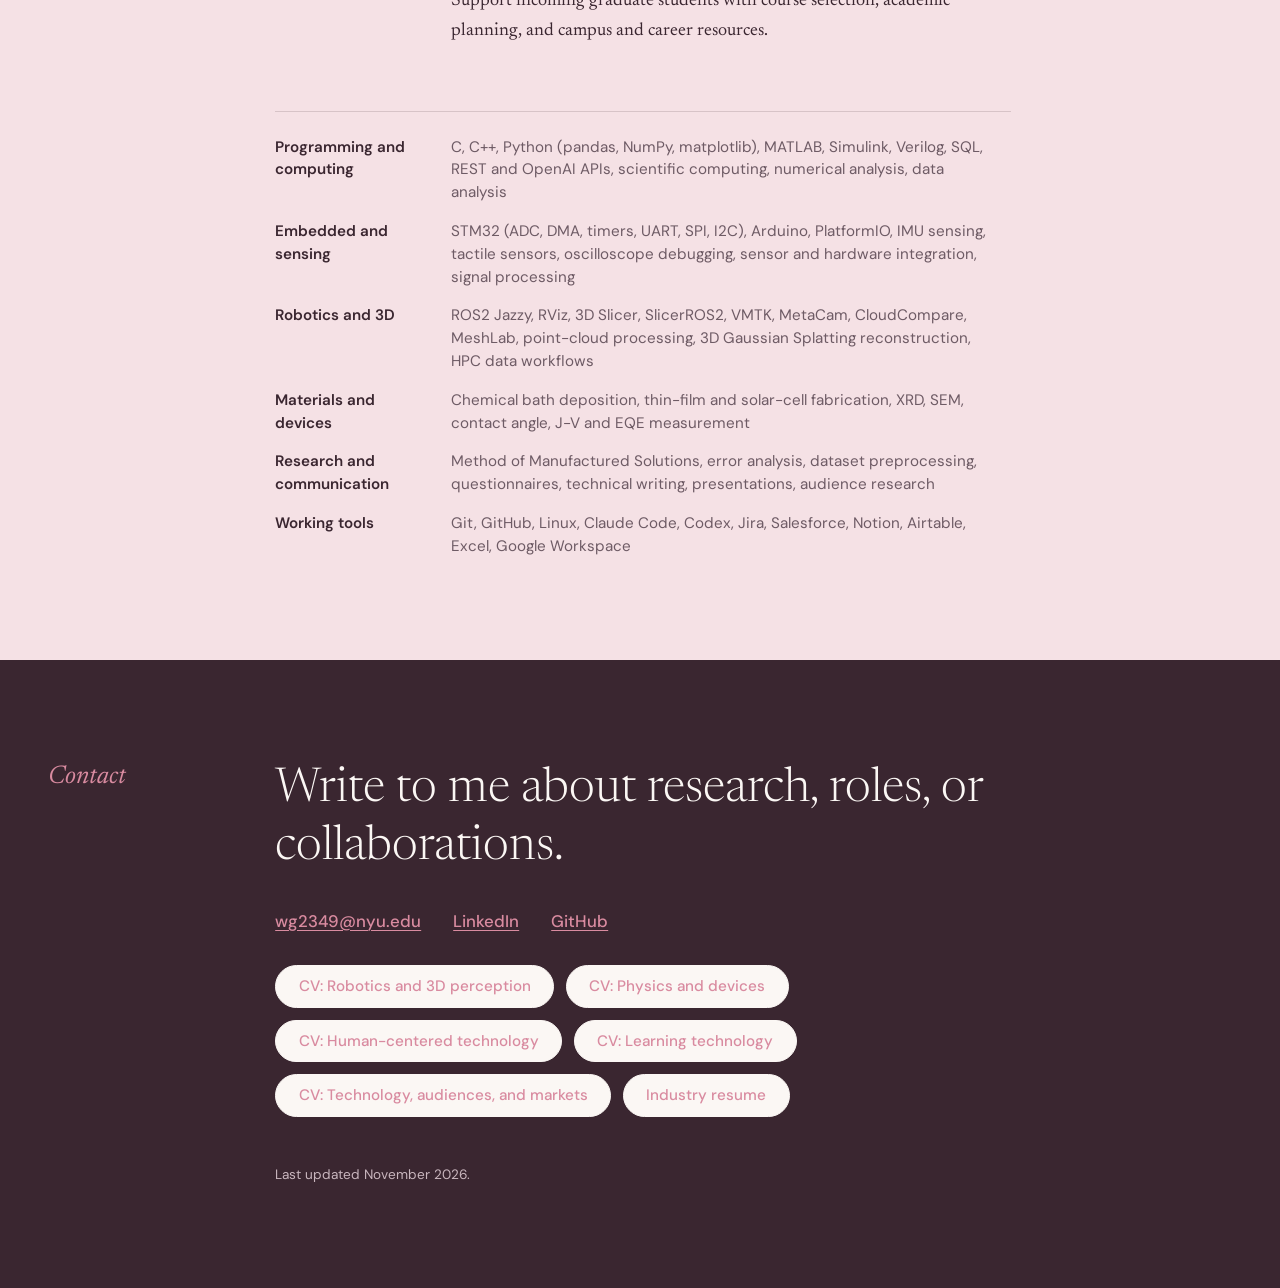
==== commit e19b7e1d: "Add research direction pages with matching CVs; make home page neutral Co-Authored-By: Claude Opus 5" ====
--- a/index.html
+++ b/index.html
@@ -4,11 +4,11 @@
   <meta charset="utf-8">
   <meta name="viewport" content="width=device-width, initial-scale=1">
   <title>Wenjia Ge</title>
-  <meta name="description" content="Wenjia Ge is an engineer working on 3D perception, medical robotics, and technical communication. M.S. in Electrical Engineering at NYU Tandon.">
+  <meta name="description" content="Wenjia Ge works on sensing, robotics, 3D perception, and thin-film devices, and on how people use technical systems. M.S. in Electrical Engineering at NYU Tandon, B.S. in Physics.">
   <meta name="theme-color" content="#FBF7F4">
   <meta property="og:type" content="website">
   <meta property="og:title" content="Wenjia Ge">
-  <meta property="og:description" content="Engineer working where robotics, AI, and the people who use them meet.">
+  <meta property="og:description" content="Wenjia Ge works on sensing, robotics, 3D perception, and thin-film devices, and on how people use technical systems. M.S. in Electrical Engineering at NYU Tandon, B.S. in Physics.">
   <link rel="icon" href="data:image/svg+xml,%3Csvg xmlns='http://www.w3.org/2000/svg' viewBox='0 0 32 32'%3E%3Ccircle cx='16' cy='16' r='9' fill='%23D98BA0'/%3E%3C/svg%3E">
   <link rel="preconnect" href="https://fonts.googleapis.com">
   <link rel="preconnect" href="https://fonts.gstatic.com" crossorigin>
@@ -25,6 +25,7 @@
       <nav aria-label="Primary">
         <ul>
           <li><a href="#about">About</a></li>
+          <li><a href="#directions">Directions</a></li>
           <li><a href="#research">Research</a></li>
           <li><a href="#experience">Experience</a></li>
           <li><a href="#creator">Creator work</a></li>
@@ -40,14 +41,14 @@
     <section class="hero" id="top">
       <div class="hero__text">
         <h1>Wenjia Ge</h1>
-        <p class="hero__lede">Engineer working where robotics, AI, and the people who use them meet.</p>
+        <p class="hero__lede">Trained in physics, now in electrical engineering. I build and measure sensing, robotic, and 3D perception systems, and I study how people use them.</p>
         <p class="hero__meta">M.S. in Electrical Engineering, NYU Tandon. Graduating December 2026.</p>
         <div class="hero__actions">
-          <a class="btn btn--solid" href="#research">Research</a>
+          <a class="btn btn--solid" href="#directions">Research directions</a>
           <a class="btn btn--line" href="#experience" data-lens="industry">Industry work</a>
         </div>
         <p class="hero__links">
-          <a href="CV_Wenjia_Ge.pdf">CV</a>
+          <a href="#contact">CV</a>
           <a href="https://www.linkedin.com/in/wenjia-ge" rel="noopener">LinkedIn</a>
           <a href="https://github.com/Wenjia-Ge" rel="noopener">GitHub</a>
           <a data-email href="#contact">Email</a>
@@ -64,26 +65,14 @@
         <h2 class="rail" id="about-title">About</h2>
         <div class="about">
           <div class="prose">
-            <p>I started in physics, where I learned to check a result against what should be true before trusting it. That habit carries into my engineering work on 3D perception, signal processing, and surgical robotics simulation.</p>
-            <p>Alongside the research, I build audiences online and explain technical work to people outside the lab. That has meant running technical demos for robotics partners, writing health insurance guides for international students, and testing which messages hold an audience's attention.</p>
-            <p>I am interested in where the two sides meet: what makes someone decide to use a new technical system, what they need to understand first, and how to build tools that fit the way they work.</p>
+            <p>I started in physics, where I fabricated thin-film solar cells and verified a reactor physics code, and learned to check a result against what should be true before trusting it. That habit carries into my engineering work on 3D perception, tactile sensing, and surgical robotics simulation.</p>
+            <p>Alongside the research, I teach, build audiences online, and explain technical work to people outside the lab. That has meant answering students' questions as a teaching assistant, running technical demos for robotics partners, and testing which messages hold an audience's attention.</p>
+            <p>My research interests follow from that mix. Each direction below has its own page with the work most relevant to it and a matching CV.</p>
             <dl class="facts">
-              <div>
-                <dt>NYU Tandon School of Engineering</dt>
-                <dd>M.S. Electrical Engineering, 2024 to December 2026. GPA 3.93.</dd>
-              </div>
-              <div>
-                <dt>Shenzhen University</dt>
-                <dd>B.S. Physics, 2020 to 2024. GPA 3.65. Outstanding Undergraduate Thesis Award.</dd>
-              </div>
-              <div>
-                <dt>Honors</dt>
-                <dd>NYU Violet Internship and Research Award, Fall 2026, for research in the AI4CE Lab. Mentor Scholarship, NYU Tandon, Fall 2026.</dd>
-              </div>
-              <div>
-                <dt>Coursework</dt>
-                <dd>Digital Signal Processing, Real-Time Embedded Systems, Computing Systems Architecture, Machine Learning, Interactive Medical Robotics, Physics of Nanoelectronics, Physics of Quantum Computing, Probability and Stochastic Processes, Applied Matrix Theory.</dd>
-              </div>
+              <div><dt>NYU Tandon School of Engineering</dt><dd>M.S. Electrical Engineering, 2024 to December 2026. GPA 3.93.</dd></div>
+              <div><dt>Shenzhen University</dt><dd>B.S. Physics, 2020 to 2024. GPA 3.65. Outstanding Undergraduate Thesis Award.</dd></div>
+              <div><dt>Honors</dt><dd>NYU Violet Internship and Research Award, Fall 2026, for research in the AI4CE Lab. Mentor Scholarship, NYU Tandon, Fall 2026.</dd></div>
+              <div><dt>Coursework</dt><dd>Digital Signal Processing, Real-Time Embedded Systems, Computing Systems Architecture, Machine Learning, Interactive Medical Robotics, Physics of Nanoelectronics, Physics of Quantum Computing, Electromagnetic Theory, Probability and Stochastic Processes, Applied Matrix Theory.</dd></div>
             </dl>
           </div>
           <div class="portrait">
@@ -94,11 +83,46 @@
       </div>
     </section>
 
-    <section class="band band--blush" id="research" aria-labelledby="research-title">
+    <section class="band band--blush" id="directions" aria-labelledby="directions-title">
+      <div class="wrap">
+        <h2 class="rail" id="directions-title">Directions</h2>
+        <div class="content content--wide">
+          <ul class="dirs">
+            <li><a class="dir" href="robotics/">
+              <span class="dir__title">Robotics and 3D perception</span>
+              <span class="dir__text">Robot perception and navigation in real places, 3D reconstruction, and human-in-the-loop robotic systems.</span>
+              <span class="dir__go" aria-hidden="true">Work and CV &rarr;</span>
+            </a></li>
+            <li><a class="dir" href="physics/">
+              <span class="dir__title">Physics and devices</span>
+              <span class="dir__text">Thin films, interfaces, device performance, and careful optical and electrical measurement.</span>
+              <span class="dir__go" aria-hidden="true">Work and CV &rarr;</span>
+            </a></li>
+            <li><a class="dir" href="hci/">
+              <span class="dir__title">Human-centered technology</span>
+              <span class="dir__text">How people work with robots and AI systems, and how they judge what those systems produce.</span>
+              <span class="dir__go" aria-hidden="true">Work and CV &rarr;</span>
+            </a></li>
+            <li><a class="dir" href="education/">
+              <span class="dir__title">Learning technology</span>
+              <span class="dir__text">Sensing when learners get stuck in hands-on work, and when help should come.</span>
+              <span class="dir__go" aria-hidden="true">Work and CV &rarr;</span>
+            </a></li>
+            <li><a class="dir" href="marketing/">
+              <span class="dir__title">Technology, audiences, and markets</span>
+              <span class="dir__text">How audiences respond to content, products, and new technology.</span>
+              <span class="dir__go" aria-hidden="true">Work and CV &rarr;</span>
+            </a></li>
+          </ul>
+        </div>
+      </div>
+    </section>
+
+    <section class="band" id="research" aria-labelledby="research-title">
       <div class="wrap">
         <h2 class="rail" id="research-title">Research and projects</h2>
         <div class="content">
-          <p class="lead">I am interested in how technical systems meet the people who use them. Three questions guide my work: how people and AI systems work together on creative and clinical tasks, how new sensing and robotic tools get adopted, and how audiences judge technical information. My engineering work gives me ways to build and test these systems, and my audience work gives me ways to see how they land. On the engineering side I am exploring robot learning, vision-language-action models, and humanoid robotics.</p>
+          <p class="lead">My projects run from hands-on device fabrication and numerical verification to robotic systems and data pipelines.</p>
 
           <article class="entry">
             <div>
@@ -114,12 +138,22 @@
           <article class="entry">
             <div>
               <h3>Medical robotics: surgical navigation and tactile sensing</h3>
-              <p class="entry__meta">Advised by Prof. Rui Li, Feb to Aug 2026</p>
+              <p class="entry__meta">Research Assistant, advised by Prof. Rui Li, Feb to Aug 2026</p>
               <p>A simulation workflow for vascular modeling, path planning, and robot visualization in minimally invasive surgery research. It models the robot's curvature and motion inside constrained anatomy. I processed CTA-based anatomical models, extracted vessel centerlines with VMTK, and built the pipeline from a 3D Systems Touch haptic device through ROS2 into RViz and 3D Slicer. I handled hardware integration, real-time visualization, and validation, and resolved instability from WSL2 and USB passthrough.</p>
               <p>On the sensing side, I set up and validated two tactile sensors with an Arduino and Python (pyserial) workflow that streams, plots, and analyzes both channels in real time. I characterized baseline noise and contact response, tuned detection thresholds from measured ADC ranges, and measured cross-talk between channels during simultaneous operation. I also explored waterproof encapsulation with PDMS, Ecoflex, and Parylene C, and defined bare-versus-coated metrics for sensitivity, baseline stability, noise, and response time.</p>
               <ul class="tags"><li>ROS2 Jazzy</li><li>3D Slicer</li><li>SlicerROS2</li><li>VMTK</li><li>Haptics</li><li>Tactile sensing</li><li>Arduino</li></ul>
             </div>
             <svg class="motif" data-motif="tube" viewBox="0 0 136 112" aria-hidden="true"></svg>
+          </article>
+
+          <article class="entry">
+            <div>
+              <h3>Sb<sub>2</sub>S<sub>3</sub> thin-film solar cells</h3>
+              <p class="entry__meta">Undergraduate thesis, Shenzhen University, Outstanding Thesis Award</p>
+              <p>I fabricated CdS and Sb<sub>2</sub>S<sub>3</sub> thin films by chemical bath deposition and built planar FTO/CdS/Sb<sub>2</sub>S<sub>3</sub>/Spiro-OMeTAD/Au solar cells from them. I tested a thioacetamide surface treatment against untreated control devices and characterized both with XRD, SEM, contact-angle, J-V, and EQE measurements. The treatment reduced surface defects and porosity and raised power conversion efficiency from 4.43% to 5.43%. I operated the monochromator and spectrometer setup for the EQE measurements myself.</p>
+              <ul class="tags"><li>Thin films</li><li>Solar cells</li><li>XRD and SEM</li><li>J-V and EQE</li></ul>
+            </div>
+            <svg class="motif" data-motif="film" viewBox="0 0 136 112" aria-hidden="true"></svg>
           </article>
 
           <article class="entry">
@@ -136,7 +170,7 @@
           <article class="entry">
             <div>
               <h3>IMU-based gesture recognition on STM32</h3>
-              <p class="entry__meta">Embedded systems project, STM32L475 Discovery board</p>
+              <p class="entry__meta">Individual embedded systems project, STM32L475 Discovery board</p>
               <p>A motion-driven gesture recognition system built around IMU sensing, gesture encoding, and onboard feedback. I implemented gyroscope calibration, three-step gesture recording, and dominant-axis matching, using the LSM6DSL IMU, UART monitoring, and LED feedback for interaction and debugging. The whole flow is written in C on STM32Cube and PlatformIO.</p>
               <ul class="tags"><li>STM32</li><li>C</li><li>IMU</li><li>PlatformIO</li></ul>
             </div>
@@ -145,19 +179,9 @@
 
           <article class="entry">
             <div>
-              <h3>Sb<sub>2</sub>S<sub>3</sub> thin-film solar cells</h3>
-              <p class="entry__meta">Undergraduate thesis, Outstanding Thesis Award</p>
-              <p>I fabricated CdS and Sb<sub>2</sub>S<sub>3</sub> thin films by chemical bath deposition and built planar FTO/CdS/Sb<sub>2</sub>S<sub>3</sub>/Spiro-OMeTAD/Au solar cells from them. I tested a thioacetamide surface treatment against untreated control devices and characterized both with XRD, SEM, contact-angle, J-V, and EQE measurements. The treatment reduced surface defects and porosity and raised power conversion efficiency from 4.43% to 5.43%. I operated the monochromator and spectrometer setup for the EQE measurements myself.</p>
-              <ul class="tags"><li>Thin films</li><li>Solar cells</li><li>XRD and SEM</li><li>J-V and EQE</li></ul>
-            </div>
-            <svg class="motif" data-motif="film" viewBox="0 0 136 112" aria-hidden="true"></svg>
-          </article>
-
-          <article class="entry">
-            <div>
               <h3>Human–AI dialogue data pipeline</h3>
               <p class="entry__meta">Data tooling for creative-diversity analysis</p>
-              <p>Python scripts that call a chat-completion API to automate human–AI dialogue collection and save the conversation logs, plus SQL queries that filter results by participant and experimental condition.</p>
+              <p>Python scripts that call a chat-completion API to automate human–AI dialogue collection and save the conversation logs for later statistical analysis of creative diversity, plus SQL queries that filter results by participant and experimental condition.</p>
               <ul class="tags"><li>Python</li><li>SQL</li><li>Human–AI interaction</li></ul>
             </div>
             <svg class="motif" data-motif="dialogue" viewBox="0 0 136 112" aria-hidden="true"></svg>
@@ -166,7 +190,7 @@
       </div>
     </section>
 
-    <section class="band" id="experience" aria-labelledby="experience-title">
+    <section class="band band--blush" id="experience" aria-labelledby="experience-title">
       <div class="wrap">
         <h2 class="rail" id="experience-title">Experience</h2>
         <div class="content">
@@ -178,6 +202,22 @@
           <p class="sr" id="filter-status" role="status" aria-live="polite"></p>
 
           <ol class="timeline">
+            <li class="job" data-kind="research">
+              <p class="job__when">Apr 2026 to present</p>
+              <div>
+                <h3>Research Assistant</h3>
+                <p class="job__org">NYU AI4CE Lab, New York</p>
+                <p>Collect and process spatial data with MetaCam, build HPC preprocessing and 3D Gaussian Splatting workflows, and review dataset quality for robotics and world-model training. Student leader on the Wanderland project. Weekly research meetings with Prof. Chen Feng.</p>
+              </div>
+            </li>
+            <li class="job" data-kind="industry">
+              <p class="job__when">Jul to Sep 2026</p>
+              <div>
+                <h3>Content Marketing and Community Outreach</h3>
+                <p class="job__org">Kimber Health, New York</p>
+                <p>Produced product communication and health insurance guides for international students at NYU, UCLA, and UChicago, comparing cost, eligibility, and deadlines for each school. Wrote the FAQs and posts, designed the visuals, hosted offline events, and did in-person outreach in New York as a community ambassador. I logged prospective-customer inquiries and follow-ups in Salesforce. One RED post earned about 5,000 likes and saves.</p>
+              </div>
+            </li>
             <li class="job" data-kind="industry research">
               <p class="job__when">Oct 2025 to Jan 2026</p>
               <div>
@@ -187,22 +227,6 @@
               </div>
             </li>
             <li class="job" data-kind="industry">
-              <p class="job__when">Jul to Sep 2026</p>
-              <div>
-                <h3>Content Marketing and Community Outreach</h3>
-                <p class="job__org">Kimber Health, New York</p>
-                <p>Produced product communication and health insurance guides for international students at NYU, UCLA, and UChicago, comparing cost, eligibility, and deadlines for each school. Wrote the FAQs and posts, designed the visuals, hosted offline events, and did in-person outreach in New York as a community ambassador. I logged prospective-customer inquiries and follow-ups in Salesforce. One RED post earned about 5,000 likes and saves.</p>
-              </div>
-            </li>
-            <li class="job" data-kind="research">
-              <p class="job__when">Apr 2026 to present</p>
-              <div>
-                <h3>Research Assistant</h3>
-                <p class="job__org">NYU AI4CE Lab, New York</p>
-                <p>Collect and process spatial data with MetaCam, build HPC preprocessing and 3D Gaussian Splatting workflows, and review dataset quality for robotics and world-model training. Student leader on the Wanderland project. Weekly research meetings with Prof. Chen Feng.</p>
-              </div>
-            </li>
-            <li class="job" data-kind="industry">
               <p class="job__when">Jul to Aug 2023</p>
               <div>
                 <h3>Hardware Test Engineer Intern</h3>
@@ -215,7 +239,7 @@
       </div>
     </section>
 
-    <section class="band band--blush" id="creator" aria-labelledby="creator-title">
+    <section class="band" id="creator" aria-labelledby="creator-title">
       <div class="wrap">
         <h2 class="rail" id="creator-title">Creator work</h2>
         <div class="content prose">
@@ -223,12 +247,12 @@
           <p>A new account I started grew from 0 to 10,000 followers in one month. I got there by testing themes, formats, hooks, posting times, and visual direction, then keeping what the audience responded to.</p>
           <p>I have also worked with brands on Xiaohongshu, including paid sponsored posts and KOC (key opinion consumer) collaborations.</p>
           <blockquote class="pull">Attention is data. I write a hook, publish, read the response, and adjust.</blockquote>
-          <p>The same habits apply to product work: audience research, messaging, positioning, and testing what a customer understands. They also shape my research questions about how people judge and adopt technology.</p>
-        </div>
-      </div>
-    </section>
-
-    <section class="band" id="teaching" aria-labelledby="teaching-title">
+          <p>The same habits apply to product work: audience research, messaging, positioning, and testing what a customer understands.</p>
+        </div>
+      </div>
+    </section>
+
+    <section class="band band--blush" id="teaching" aria-labelledby="teaching-title">
       <div class="wrap">
         <h2 class="rail" id="teaching-title">Teaching and tools</h2>
         <div class="content">
@@ -238,7 +262,7 @@
               <div>
                 <h3>Teaching Assistant, Digital Signal Processing I</h3>
                 <p class="job__org">NYU Tandon, ECE 6113 / BE 6403</p>
-                <p>Grade student work and answer students' questions on Digital Signal Processing concepts. I also run the weekly online sessions, manage lecture recordings, and handle course logistics on Zoom and Brightspace.</p>
+                <p>Hold weekly office hours and answer students' questions on Digital Signal Processing concepts. Write midterm and final exam questions and grade student work. I also run the weekly online sessions, manage lecture recordings, and handle course logistics on Zoom and Brightspace.</p>
               </div>
             </li>
             <li class="job">
@@ -255,8 +279,8 @@
             <div><dt>Programming and computing</dt><dd>C, C++, Python (pandas, NumPy, matplotlib), MATLAB, Simulink, Verilog, SQL, REST and OpenAI APIs, scientific computing, numerical analysis, data analysis</dd></div>
             <div><dt>Embedded and sensing</dt><dd>STM32 (ADC, DMA, timers, UART, SPI, I2C), Arduino, PlatformIO, IMU sensing, tactile sensors, oscilloscope debugging, sensor and hardware integration, signal processing</dd></div>
             <div><dt>Robotics and 3D</dt><dd>ROS2 Jazzy, RViz, 3D Slicer, SlicerROS2, VMTK, MetaCam, CloudCompare, MeshLab, point-cloud processing, 3D Gaussian Splatting reconstruction, HPC data workflows</dd></div>
-            <div><dt>Materials and devices</dt><dd>Chemical bath deposition, thin-film and solar-cell fabrication, XRD, SEM, J-V and EQE measurement</dd></div>
-            <div><dt>Research and communication</dt><dd>Method of Manufactured Solutions, error analysis, dataset preprocessing, technical writing, presentations, audience research</dd></div>
+            <div><dt>Materials and devices</dt><dd>Chemical bath deposition, thin-film and solar-cell fabrication, XRD, SEM, contact angle, J-V and EQE measurement</dd></div>
+            <div><dt>Research and communication</dt><dd>Method of Manufactured Solutions, error analysis, dataset preprocessing, questionnaires, technical writing, presentations, audience research</dd></div>
             <div><dt>Working tools</dt><dd>Git, GitHub, Linux, Claude Code, Codex, Jira, Salesforce, Notion, Airtable, Excel, Google Workspace</dd></div>
           </dl>
         </div>
@@ -274,7 +298,11 @@
             <li><a href="https://github.com/Wenjia-Ge" rel="noopener">GitHub</a></li>
           </ul>
           <p class="contact__files">
-            <a class="btn btn--cream" href="CV_Wenjia_Ge.pdf">Download CV</a>
+            <a class="btn btn--cream" href="cv/robotics/Wenjia_Ge_CV.pdf">CV: Robotics and 3D perception</a>
+            <a class="btn btn--cream" href="cv/physics/Wenjia_Ge_CV.pdf">CV: Physics and devices</a>
+            <a class="btn btn--cream" href="cv/hci/Wenjia_Ge_CV.pdf">CV: Human-centered technology</a>
+            <a class="btn btn--cream" href="cv/education/Wenjia_Ge_CV.pdf">CV: Learning technology</a>
+            <a class="btn btn--cream" href="cv/marketing/Wenjia_Ge_CV.pdf">CV: Technology, audiences, and markets</a>
             <a class="btn btn--cream" href="resume-industry.pdf" data-file hidden>Industry resume</a>
           </p>
           <p class="foot">Last updated November 2026.</p>
--- a/style.css
+++ b/style.css
@@ -429,3 +429,53 @@
 
   .job, .skills > div { grid-template-columns: minmax(0, 1fr); }
 }
+
+/* Direction cards on the home page */
+.content--wide { max-width: 60rem; }
+.dirs {
+  display: grid;
+  grid-template-columns: repeat(auto-fill, minmax(16rem, 1fr));
+  gap: 1rem;
+}
+.dir {
+  display: flex;
+  flex-direction: column;
+  gap: 0.5rem;
+  height: 100%;
+  padding: 1.25rem 1.35rem;
+  background: var(--cream);
+  border: 1px solid var(--line);
+  border-radius: 0.9rem;
+  color: var(--plum);
+  text-decoration: none;
+  transition: border-color 0.2s, transform 0.2s;
+}
+.dir:hover { border-color: var(--rose-ink); transform: translateY(-2px); }
+.dir__title { font: 500 1.3rem/1.25 var(--serif); }
+.dir__text { font: 400 0.92rem/1.5 var(--sans); color: var(--mauve); flex: 1; }
+.dir__go { font: 500 0.88rem/1.3 var(--sans); color: var(--rose-ink); }
+
+/* Direction pages */
+.hero--page {
+  grid-template-columns: minmax(0, 1fr);
+  min-height: 0;
+  padding-top: clamp(3rem, 8vw, 6rem);
+}
+.hero--page .hero__text { max-width: 46rem; }
+.hero__kicker {
+  margin-bottom: 1rem;
+  font: 500 0.95rem/1.4 var(--sans);
+  color: var(--rose-ink);
+}
+.hero h1.h1--page {
+  font: 300 clamp(2.4rem, 5.5vw, 4.2rem)/1.08 var(--serif);
+  letter-spacing: -0.02em;
+  margin-bottom: 1.25rem;
+}
+.subhead { font: 600 0.95rem/1.4 var(--sans); margin-bottom: 0.75rem; }
+.others { display: grid; gap: 0; }
+.others li { padding: 0.9rem 0; border-top: 1px solid var(--line); }
+.others h3 { font: 500 1.15rem/1.3 var(--serif); }
+.others p { font: 400 0.92rem/1.5 var(--sans); color: var(--mauve); }
+.also { margin-top: 2rem; font: 400 0.95rem/1.6 var(--sans); color: var(--mauve); }
+.also a { margin-right: 0.35rem; }
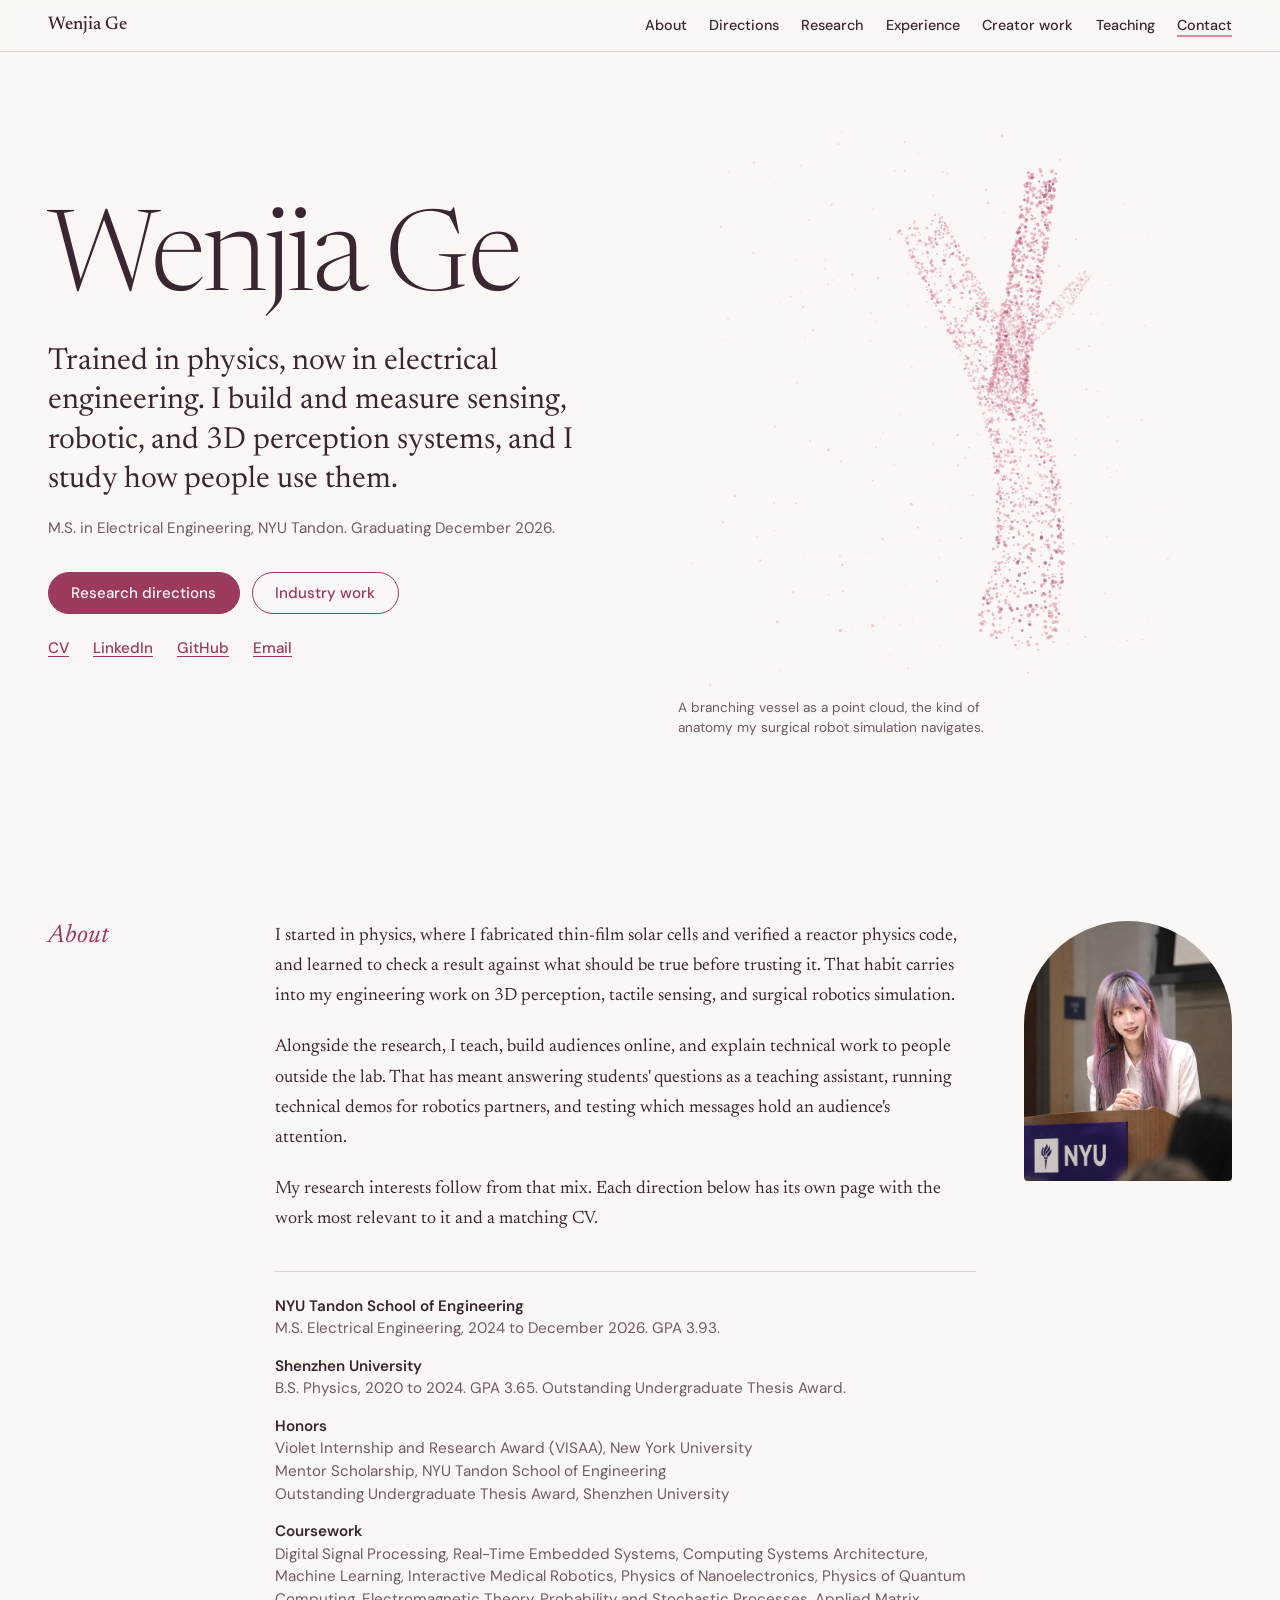
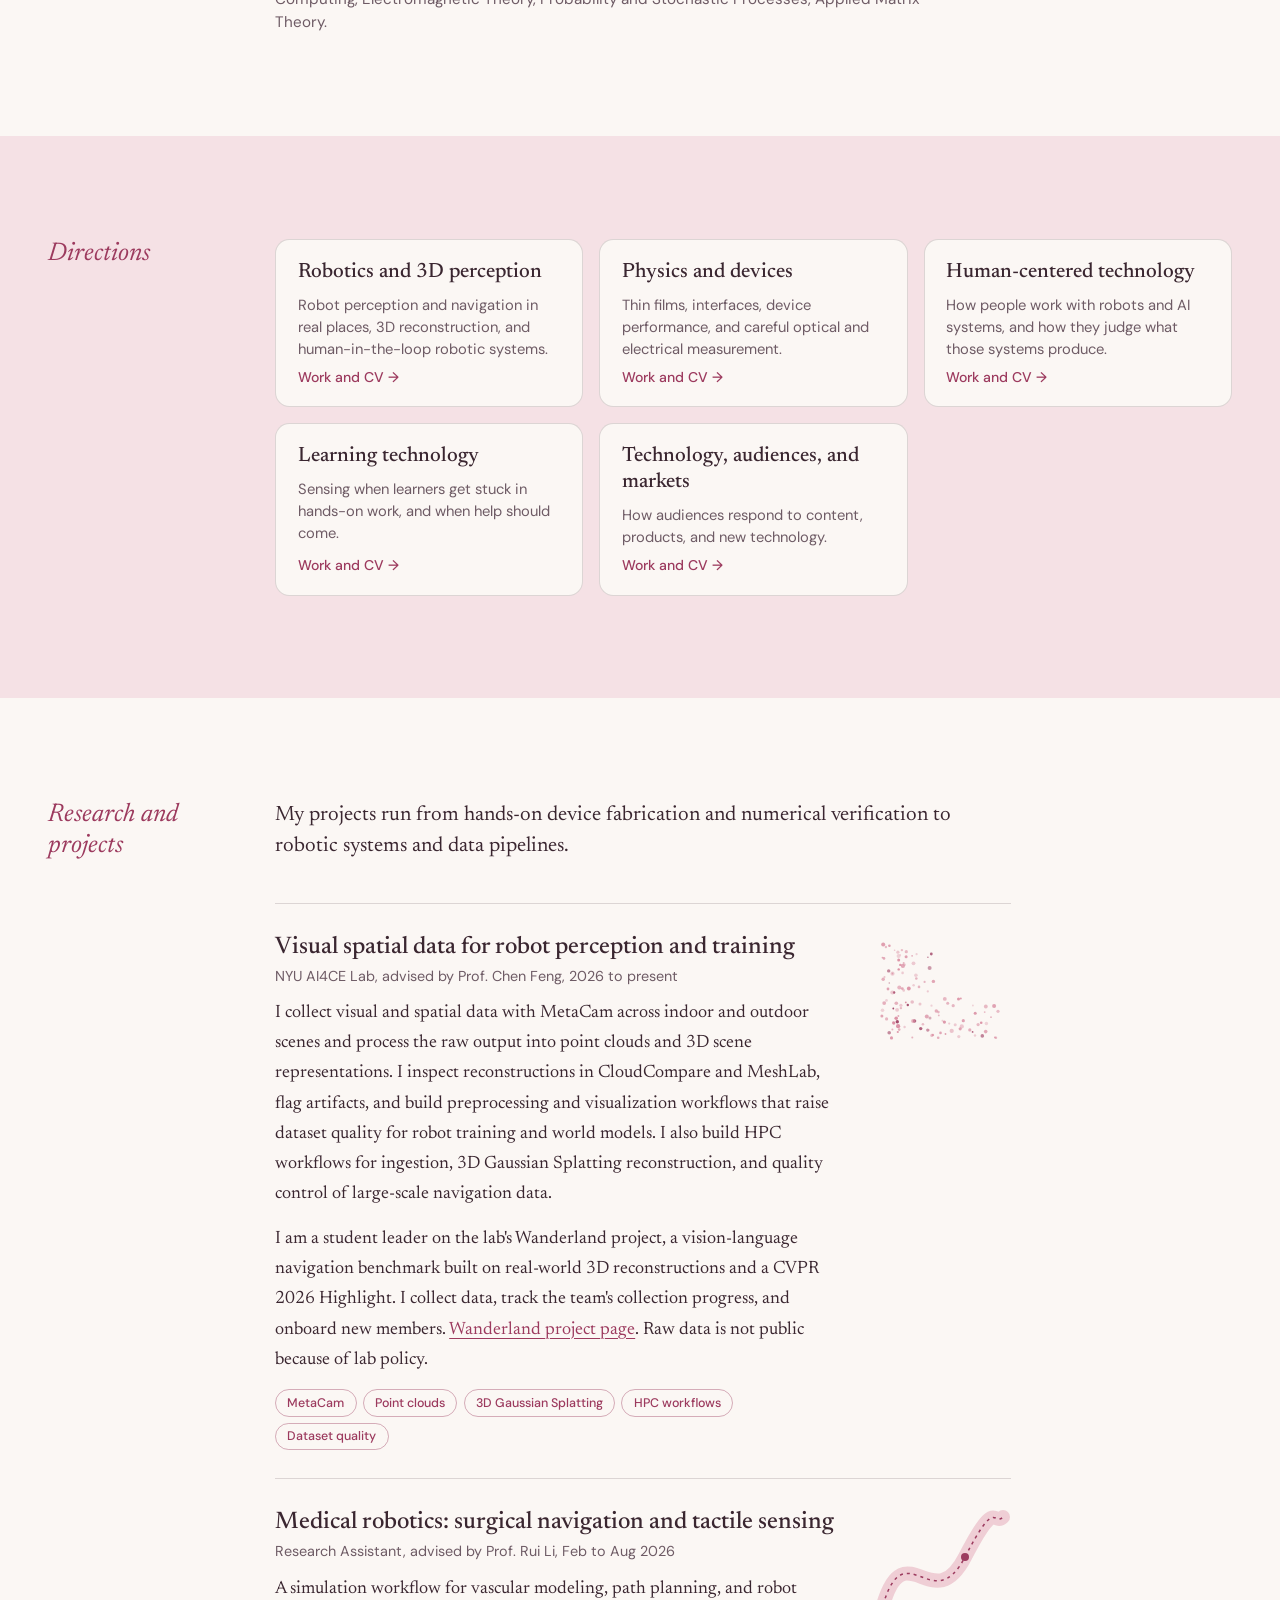
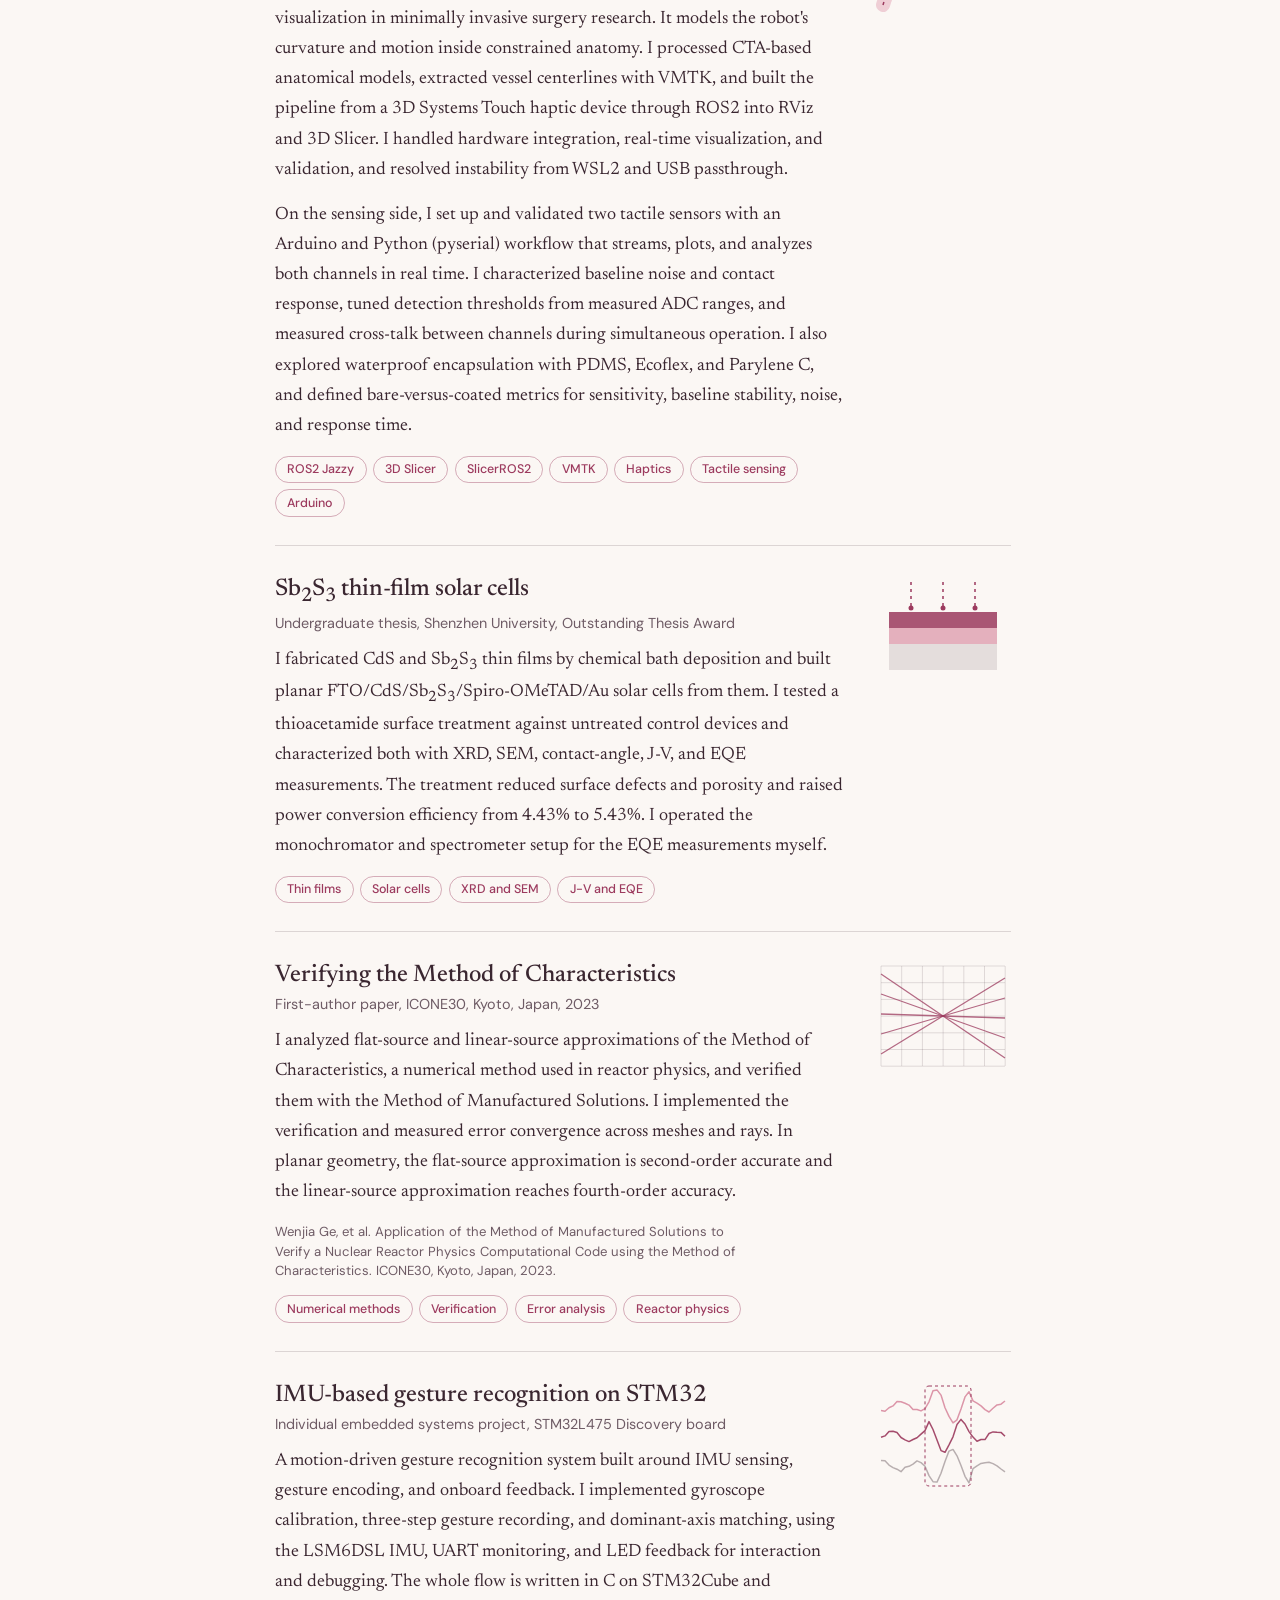
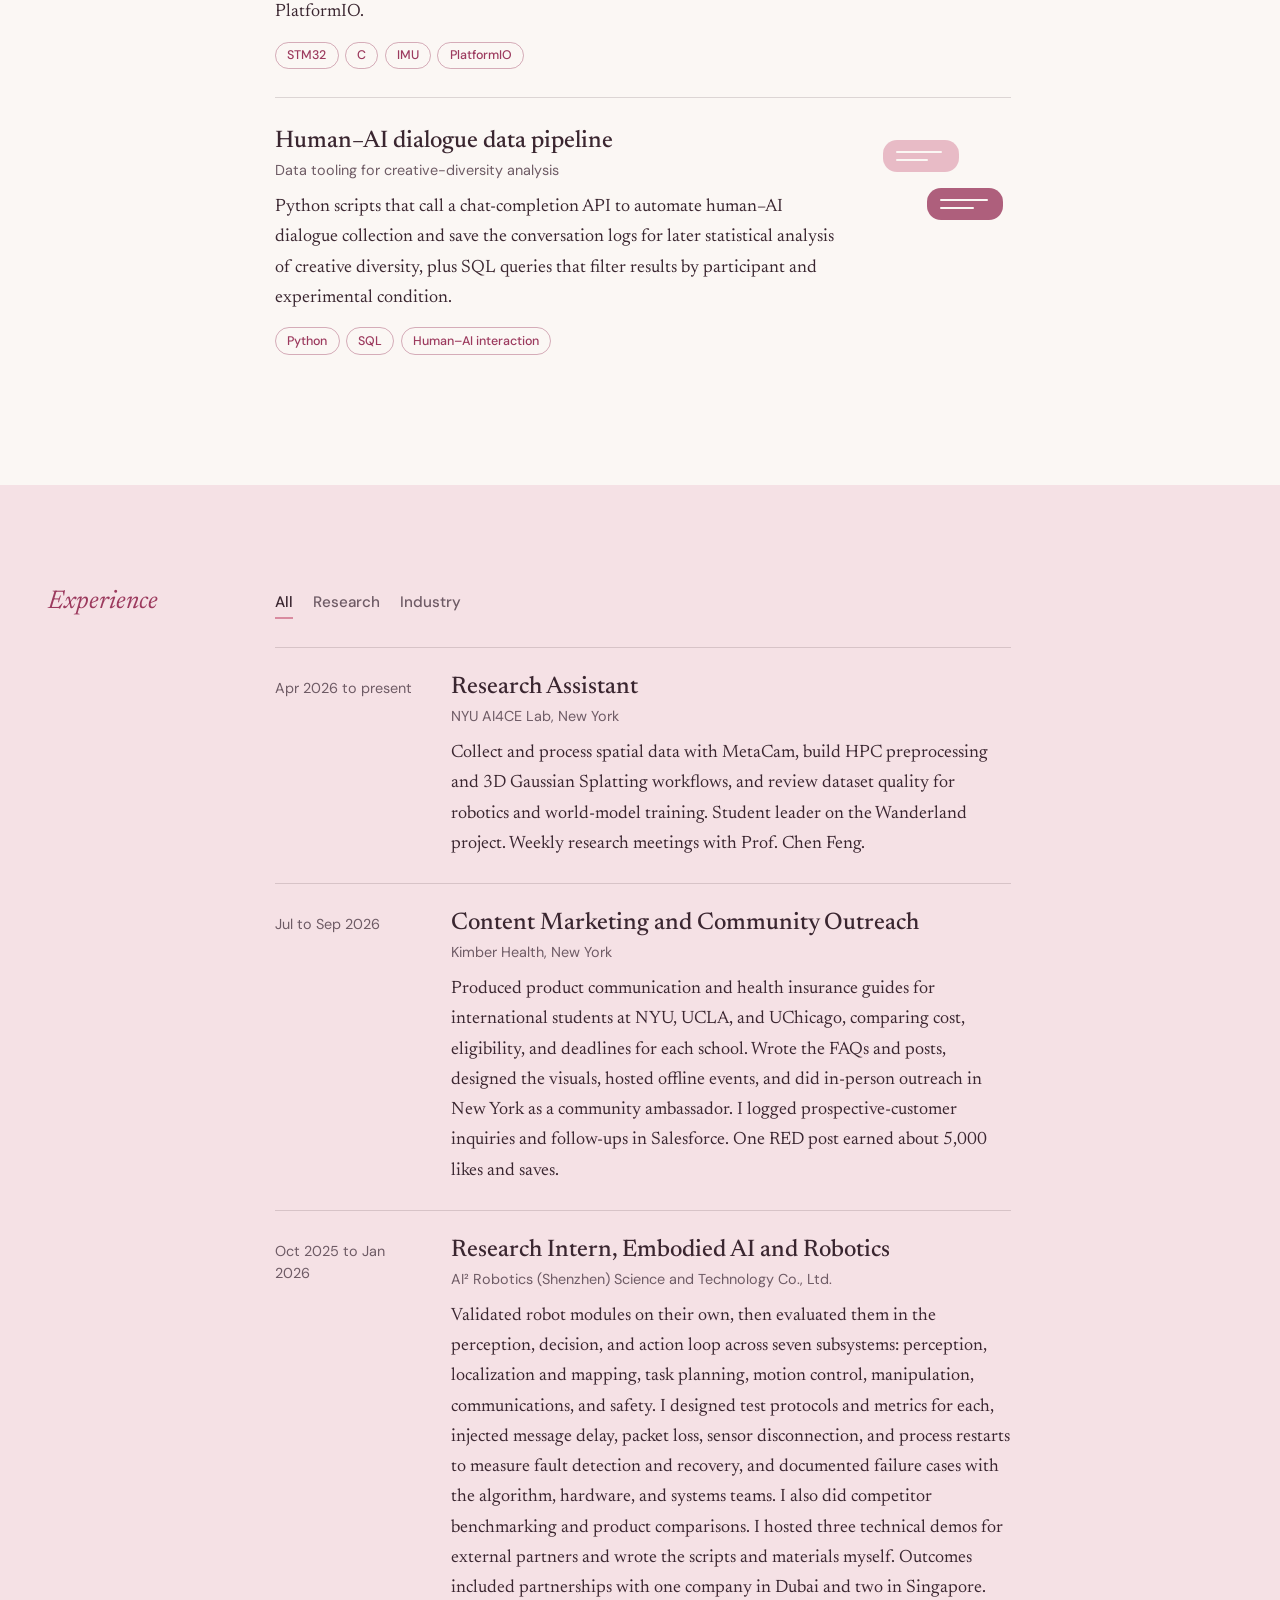
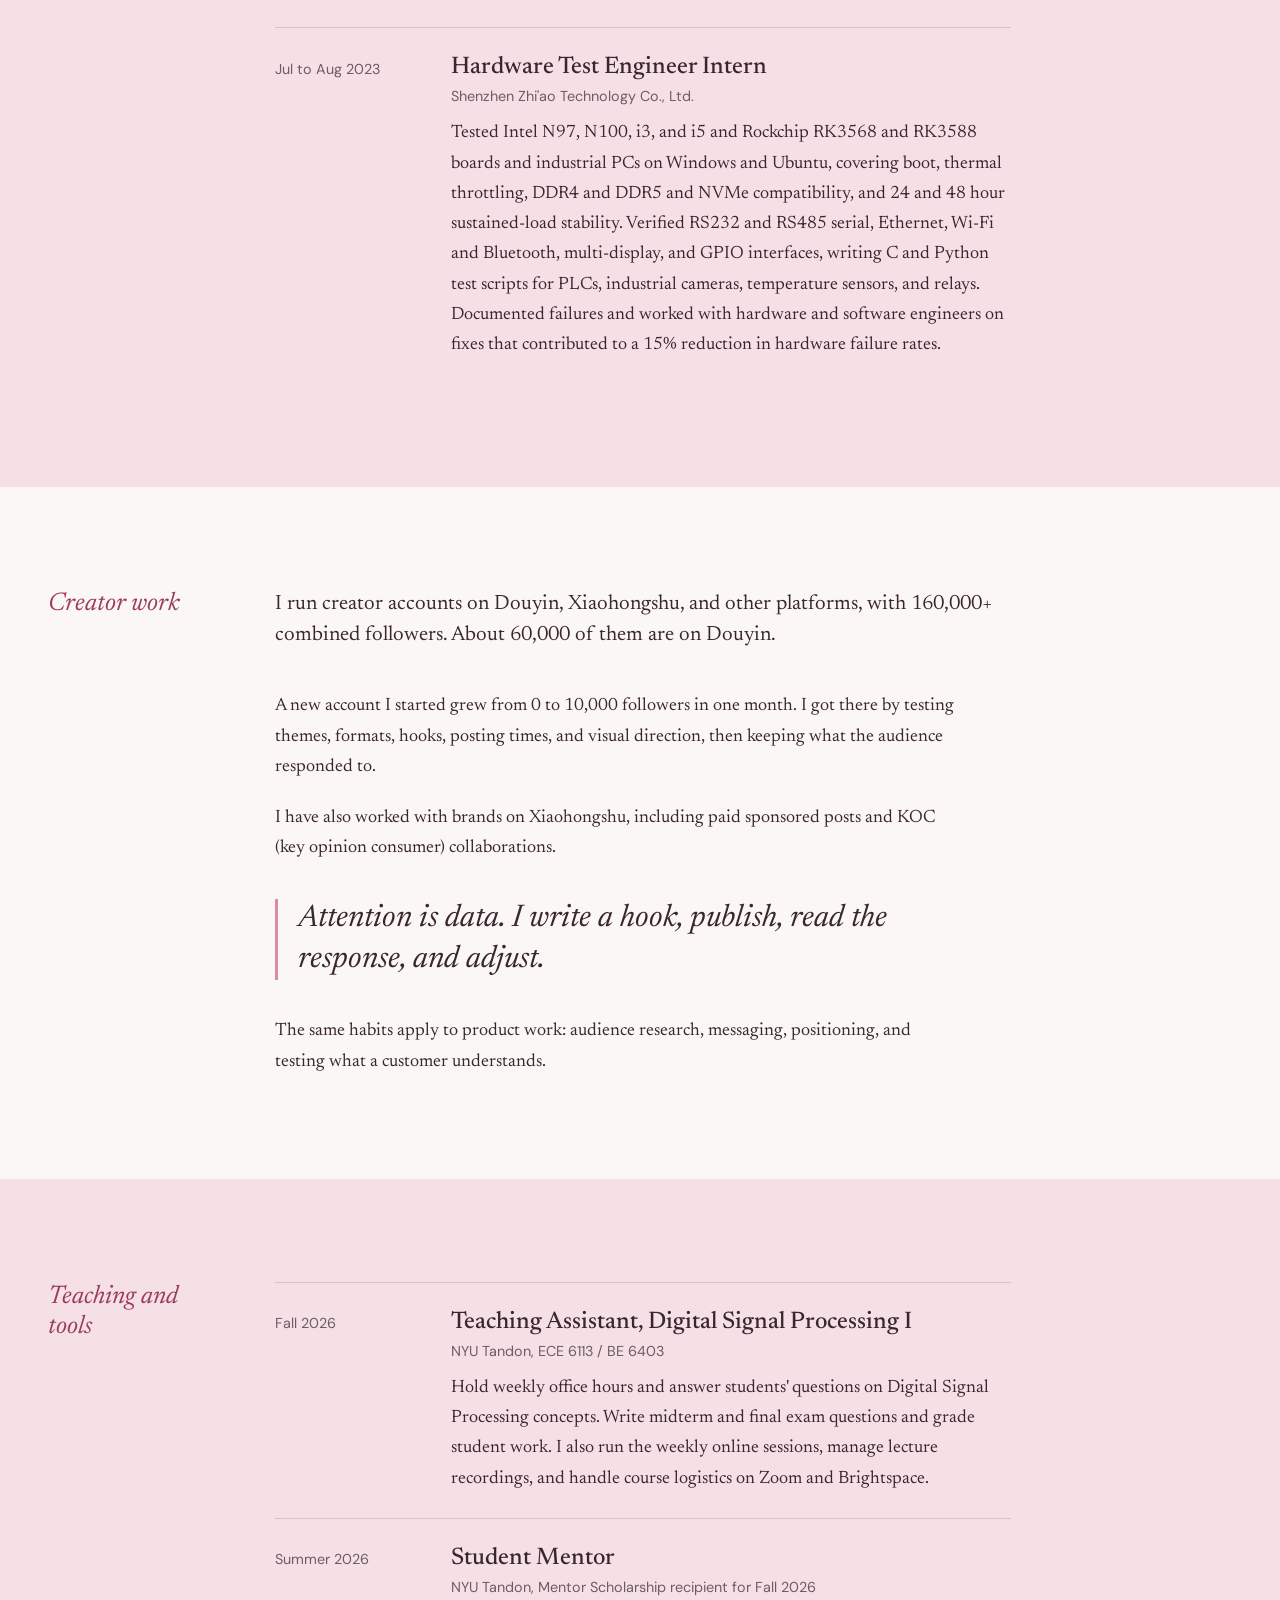
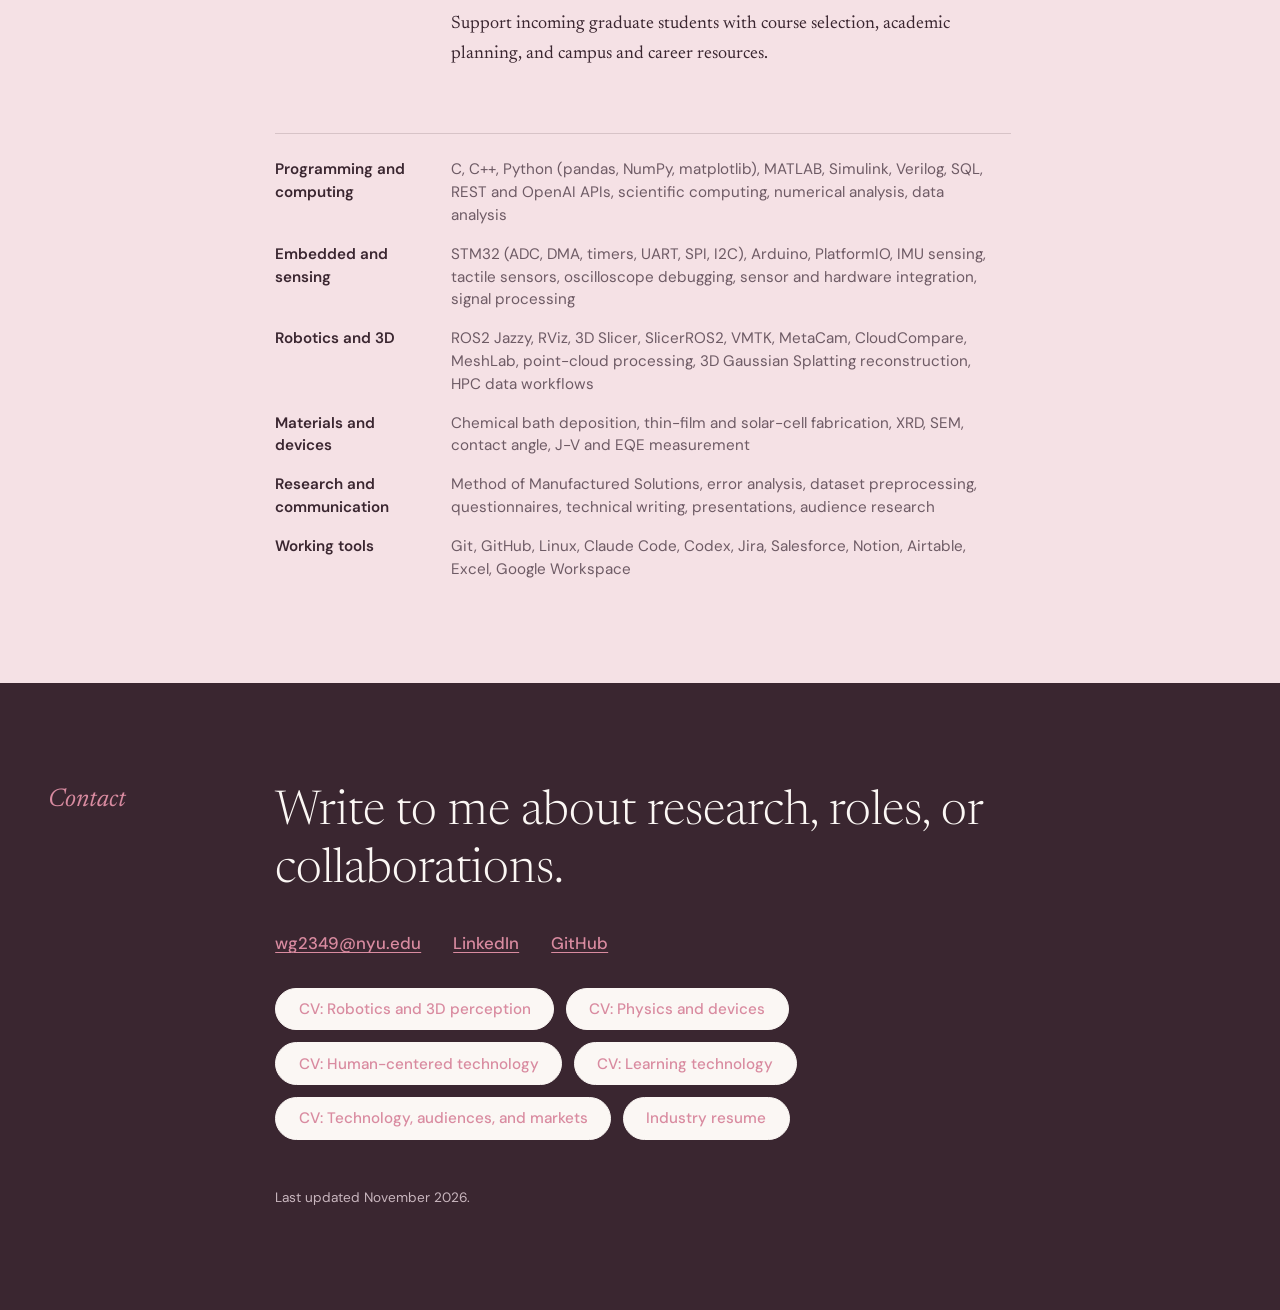
==== commit 0f38d15a: "List honors separately with full names, add undergraduate thesis award Co-Authored-By: Claude Opus 5" ====
--- a/index.html
+++ b/index.html
@@ -71,7 +71,7 @@
             <dl class="facts">
               <div><dt>NYU Tandon School of Engineering</dt><dd>M.S. Electrical Engineering, 2024 to December 2026. GPA 3.93.</dd></div>
               <div><dt>Shenzhen University</dt><dd>B.S. Physics, 2020 to 2024. GPA 3.65. Outstanding Undergraduate Thesis Award.</dd></div>
-              <div><dt>Honors</dt><dd>NYU Violet Internship and Research Award, Fall 2026, for research in the AI4CE Lab. Mentor Scholarship, NYU Tandon, Fall 2026.</dd></div>
+              <div><dt>Honors</dt><dd>Violet Internship and Research Award (VISAA), New York University</dd><dd>Mentor Scholarship, NYU Tandon School of Engineering</dd><dd>Outstanding Undergraduate Thesis Award, Shenzhen University</dd></div>
               <div><dt>Coursework</dt><dd>Digital Signal Processing, Real-Time Embedded Systems, Computing Systems Architecture, Machine Learning, Interactive Medical Robotics, Physics of Nanoelectronics, Physics of Quantum Computing, Electromagnetic Theory, Probability and Stochastic Processes, Applied Matrix Theory.</dd></div>
             </dl>
           </div>
